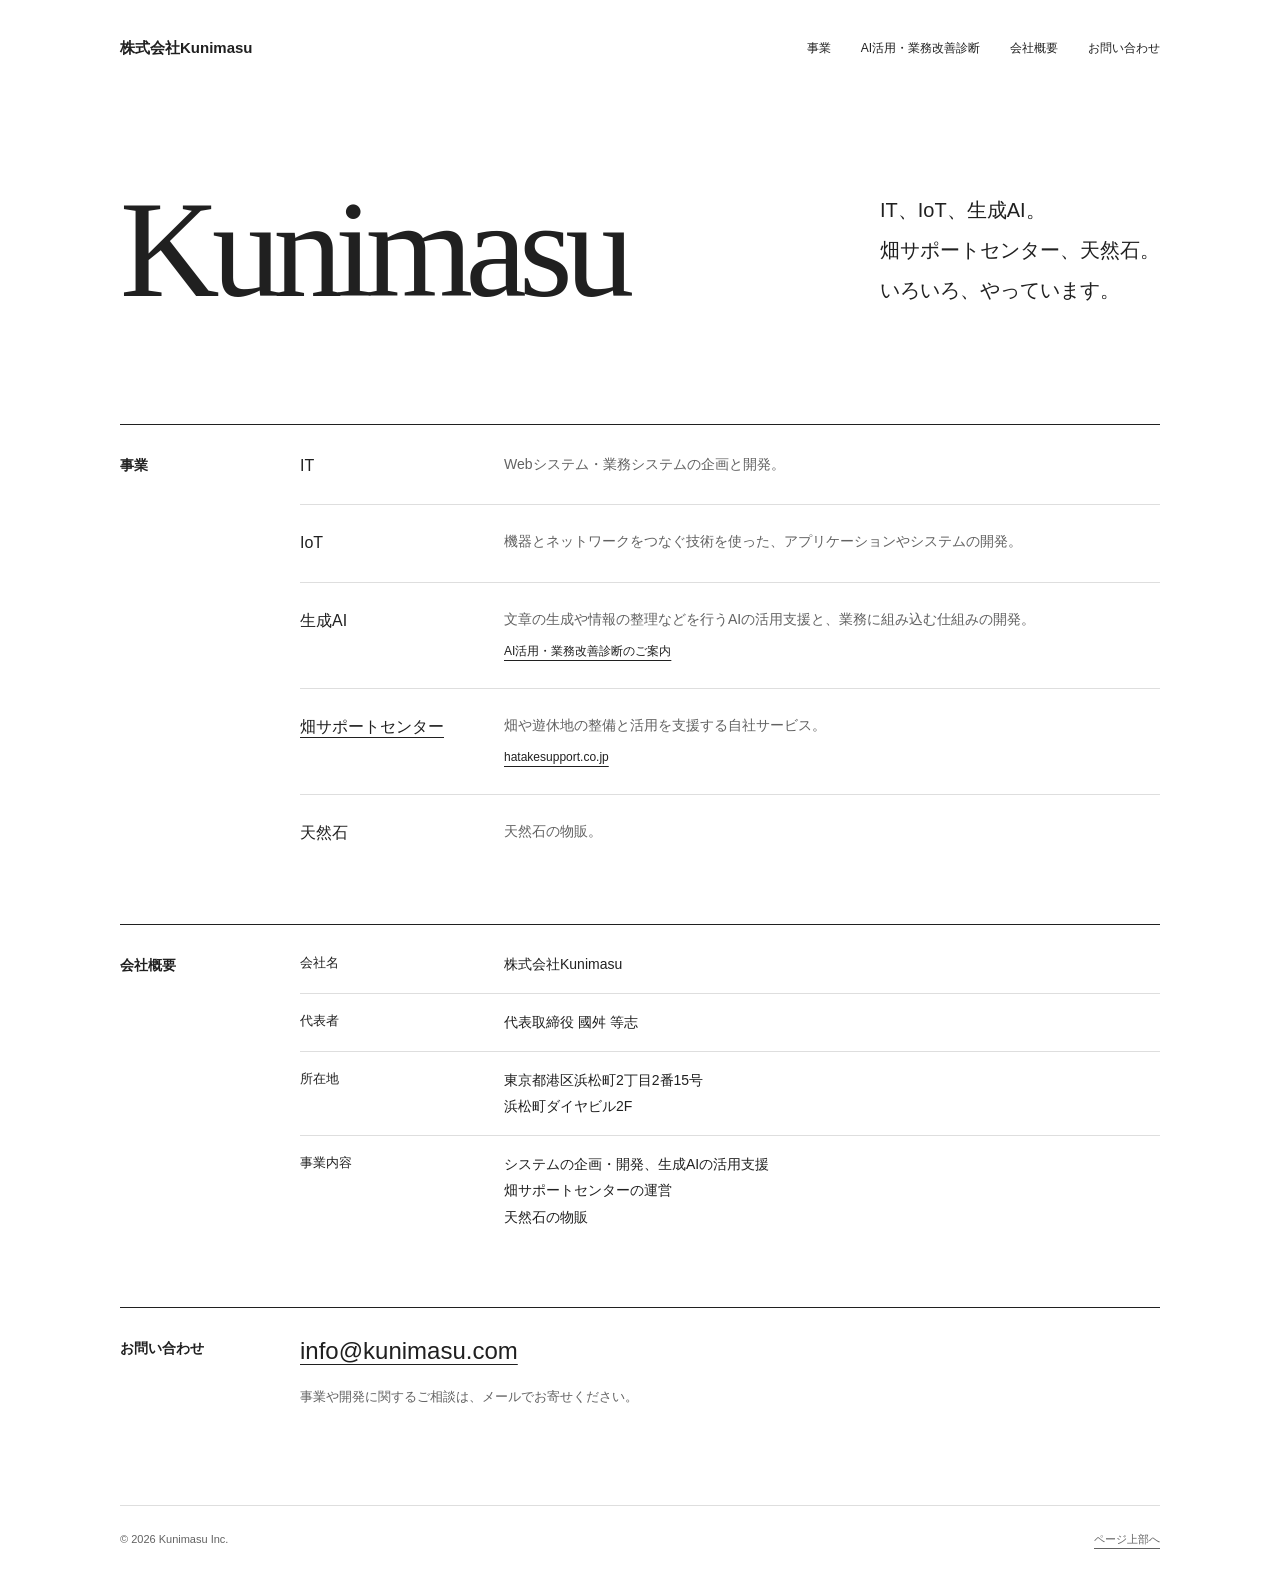
==== index.html @ 6c60172c "Publish monochrome AI business diagnosis service page" ====
<!doctype html>
<html lang="ja">
  <head>
    <meta charset="utf-8">
    <meta name="viewport" content="width=device-width, initial-scale=1">
    <title>株式会社Kunimasu</title>
    <meta name="description" content="IT・IoT・生成AIの開発、畑サポートセンターの運営、天然石の物販。株式会社Kunimasuの事業と会社情報をご紹介します。">
    <meta property="og:title" content="株式会社Kunimasu">
    <meta property="og:description" content="IT、IoT、生成AI。畑サポートセンター、天然石。いろいろ、やっています。">
    <meta property="og:type" content="website">
    <meta property="og:url" content="https://kunimasu.com/">
    <meta name="theme-color" content="#ffffff">
    <link rel="canonical" href="https://kunimasu.com/">
    <link rel="icon" type="image/x-icon" href="favicon.ico">
    <link rel="stylesheet" href="styles.css?v=20261030-1">
  </head>
  <body id="top">
    <a class="skip-link" href="#main">本文へ移動</a>
    <div class="page">
      <header class="site-header">
        <a class="brand" href="#top">株式会社Kunimasu</a>
        <nav aria-label="メインメニュー">
          <a href="#business">事業</a>
          <a href="/ai-diagnosis/">AI活用・業務改善診断</a>
          <a href="#company">会社概要</a>
          <a href="#contact">お問い合わせ</a>
        </nav>
      </header>

      <main id="main">
        <section class="hero" aria-labelledby="hero-title">
          <h1 id="hero-title">Kunimasu</h1>
          <p>IT、IoT、生成AI。<br>畑サポートセンター、天然石。<br>いろいろ、やっています。</p>
        </section>

        <section class="section" id="business" aria-labelledby="business-title">
          <h2 id="business-title">事業</h2>
          <div class="business-list">
            <article class="business-row">
              <h3>IT</h3>
              <p>Webシステム・業務システムの企画と開発。</p>
            </article>
            <article class="business-row">
              <h3>IoT</h3>
              <p>機器とネットワークをつなぐ技術を使った、アプリケーションやシステムの開発。</p>
            </article>
            <article class="business-row">
              <h3>生成AI</h3>
              <div>
                <p>文章の生成や情報の整理などを行うAIの活用支援と、業務に組み込む仕組みの開発。</p>
                <a class="service-url" href="/ai-diagnosis/">AI活用・業務改善診断のご案内</a>
              </div>
            </article>
            <article class="business-row">
              <h3><a href="https://hatakesupport.co.jp/">畑サポートセンター</a></h3>
              <div>
                <p>畑や遊休地の整備と活用を支援する自社サービス。</p>
                <a class="service-url" href="https://hatakesupport.co.jp/">hatakesupport.co.jp</a>
              </div>
            </article>
            <article class="business-row">
              <h3>天然石</h3>
              <p>天然石の物販。</p>
            </article>
          </div>
        </section>

        <section class="section" id="company" aria-labelledby="company-title">
          <h2 id="company-title">会社概要</h2>
          <dl class="company-list">
            <div><dt>会社名</dt><dd>株式会社Kunimasu</dd></div>
            <div><dt>代表者</dt><dd>代表取締役 國舛 等志</dd></div>
            <div><dt>所在地</dt><dd>東京都港区浜松町2丁目2番15号<br>浜松町ダイヤビル2F</dd></div>
            <div><dt>事業内容</dt><dd>システムの企画・開発、生成AIの活用支援<br>畑サポートセンターの運営<br>天然石の物販</dd></div>
          </dl>
        </section>

        <section class="section contact-section" id="contact" aria-labelledby="contact-title">
          <h2 id="contact-title">お問い合わせ</h2>
          <div>
            <a class="contact-email" href="mailto:info@kunimasu.com">info@kunimasu.com</a>
            <p>事業や開発に関するご相談は、メールでお寄せください。</p>
          </div>
        </section>
      </main>

      <footer class="site-footer">
        <small>© 2026 Kunimasu Inc.</small>
        <a href="#top">ページ上部へ</a>
      </footer>
    </div>
  </body>
</html>
---- styles.css ----
@charset "UTF-8";

:root {
  color-scheme: light;
  --ink: #202020;
  --muted: #626262;
  --line: #dedede;
}

* {
  box-sizing: border-box;
}

html {
  scroll-padding-top: 32px;
}

body {
  margin: 0;
  background: #fff;
  color: var(--ink);
  font-family: Arial, "Hiragino Kaku Gothic ProN", "Yu Gothic", Meiryo, sans-serif;
  font-size: 15px;
  line-height: 1.9;
  -webkit-font-smoothing: antialiased;
}

a {
  color: inherit;
  text-underline-offset: 5px;
  text-decoration-thickness: 1px;
}

a:hover {
  text-decoration: underline;
}

a:focus-visible {
  outline: 2px solid currentColor;
  outline-offset: 5px;
}

h1, h2, h3, p {
  margin: 0;
}

.page {
  width: min(1040px, calc(100% - 96px));
  margin-inline: auto;
}

.skip-link {
  position: fixed;
  top: 10px;
  left: 10px;
  z-index: 10;
  padding: 8px 14px;
  background: #fff;
  transform: translateY(-180%);
}

.skip-link:focus {
  transform: none;
}

.site-header {
  display: flex;
  justify-content: space-between;
  align-items: center;
  gap: 24px;
  min-height: 96px;
}

.brand {
  padding-block: 10px;
  font-size: 15px;
  font-weight: 700;
  text-decoration: none;
}

.site-header nav {
  display: flex;
  flex-wrap: wrap;
  gap: 0 30px;
  font-size: 12px;
}

.site-header nav a {
  padding-block: 12px;
  text-decoration: none;
}

.hero {
  display: grid;
  grid-template-columns: 1.1fr 1fr;
  align-items: center;
  gap: 64px;
  padding-block: 85px 105px;
}

.hero h1 {
  font-family: "Times New Roman", Times, serif;
  font-size: clamp(76px, 11.4vw, 138px);
  font-weight: 400;
  line-height: 1;
  letter-spacing: -.055em;
}

.hero p {
  justify-self: end;
  font-size: 20px;
  line-height: 2;
}

.section {
  display: grid;
  grid-template-columns: 140px minmax(0, 1fr);
  gap: 40px;
  padding-top: 26px;
  border-top: 1px solid var(--ink);
}

.section + .section {
  margin-top: 76px;
}

.section h2 {
  font-size: 14px;
  font-weight: 700;
  line-height: 2;
}

.business-row {
  display: grid;
  grid-template-columns: 180px minmax(0, 1fr);
  gap: 24px;
  padding-block: 23px;
  border-bottom: 1px solid var(--line);
}

.business-row:first-child {
  padding-top: 0;
}

.business-row:last-child {
  border-bottom: 0;
  padding-bottom: 0;
}

.business-row h3 {
  font-size: 16px;
  font-weight: 500;
  line-height: 1.9;
}

.business-row p {
  color: var(--muted);
  font-size: 14px;
  line-height: 1.9;
}

.service-url {
  display: inline-block;
  margin-top: 8px;
  font-size: 12px;
}

.company-list {
  margin: 0;
}

.company-list > div {
  display: grid;
  grid-template-columns: 180px minmax(0, 1fr);
  gap: 24px;
  padding-block: 15px;
  border-bottom: 1px solid var(--line);
}

.company-list > div:first-child {
  padding-top: 0;
}

.company-list > div:last-child {
  padding-bottom: 0;
  border-bottom: 0;
}

.company-list dt {
  font-size: 13px;
}

.company-list dd {
  margin: 0;
  font-size: 14px;
  overflow-wrap: anywhere;
}

.contact-email {
  display: inline-block;
  font-size: 24px;
  line-height: 1.4;
}

.contact-section p {
  margin-top: 17px;
  color: var(--muted);
  font-size: 13px;
}

.site-footer {
  display: flex;
  justify-content: space-between;
  align-items: center;
  gap: 20px;
  margin-top: 95px;
  padding-block: 23px;
  border-top: 1px solid var(--line);
  color: var(--muted);
  font-size: 11px;
}

.site-footer small {
  font-size: inherit;
}

@media (max-width: 800px) {
  .page {
    width: calc(100% - 56px);
  }

  .hero {
    grid-template-columns: 1fr;
    gap: 30px;
    padding-block: 58px 70px;
  }

  .hero h1 {
    font-size: clamp(48px, 17.5vw, 108px);
  }

  .hero p {
    justify-self: start;
    font-size: 17px;
  }

  .section {
    grid-template-columns: 1fr;
    gap: 27px;
    padding-top: 20px;
  }

  .business-row,
  .company-list > div {
    grid-template-columns: 160px minmax(0, 1fr);
  }
}

@media (max-width: 480px) {
  .page {
    width: calc(100% - 40px);
  }

  .site-header {
    flex-wrap: wrap;
    justify-content: flex-start;
    gap: 0;
    padding-top: 14px;
  }

  .brand {
    flex-basis: 100%;
    font-size: 14px;
  }

  .site-header nav {
    gap: 0 26px;
    font-size: 12px;
  }

  .hero {
    padding-block: 44px 55px;
    gap: 27px;
  }

  .hero p {
    font-size: 16px;
  }

  .section + .section {
    margin-top: 55px;
  }

  .business-row {
    grid-template-columns: 1fr;
    gap: 6px;
    padding-block: 19px;
  }

  .business-row h3 {
    font-size: 16px;
  }

  .business-row p,
  .company-list dd {
    font-size: 13px;
  }

  .company-list > div {
    grid-template-columns: 66px minmax(0, 1fr);
    gap: 19px;
    padding-block: 16px;
  }

  .company-list dt {
    font-size: 12px;
  }

  .contact-email {
    font-size: 23px;
  }

  .contact-section p {
    font-size: 12px;
  }

  .site-footer {
    margin-top: 64px;
    font-size: 10px;
  }
}
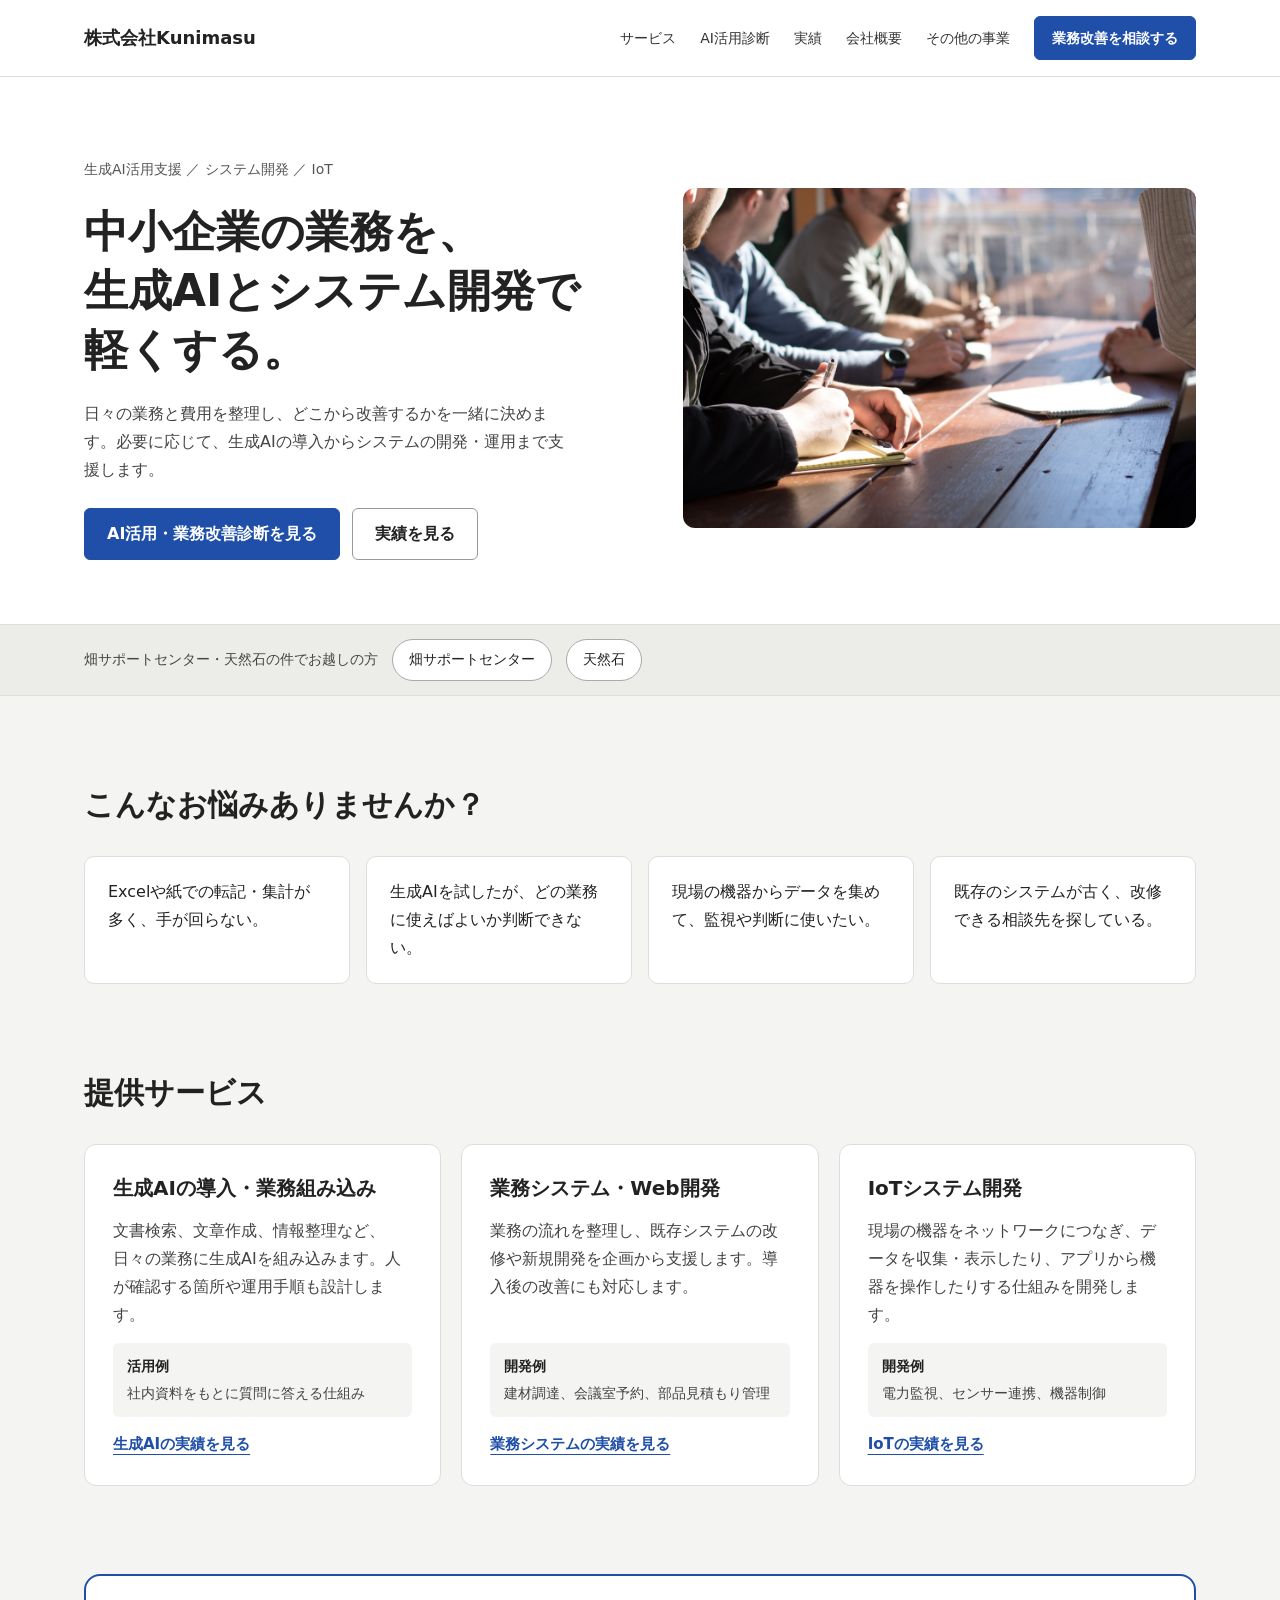
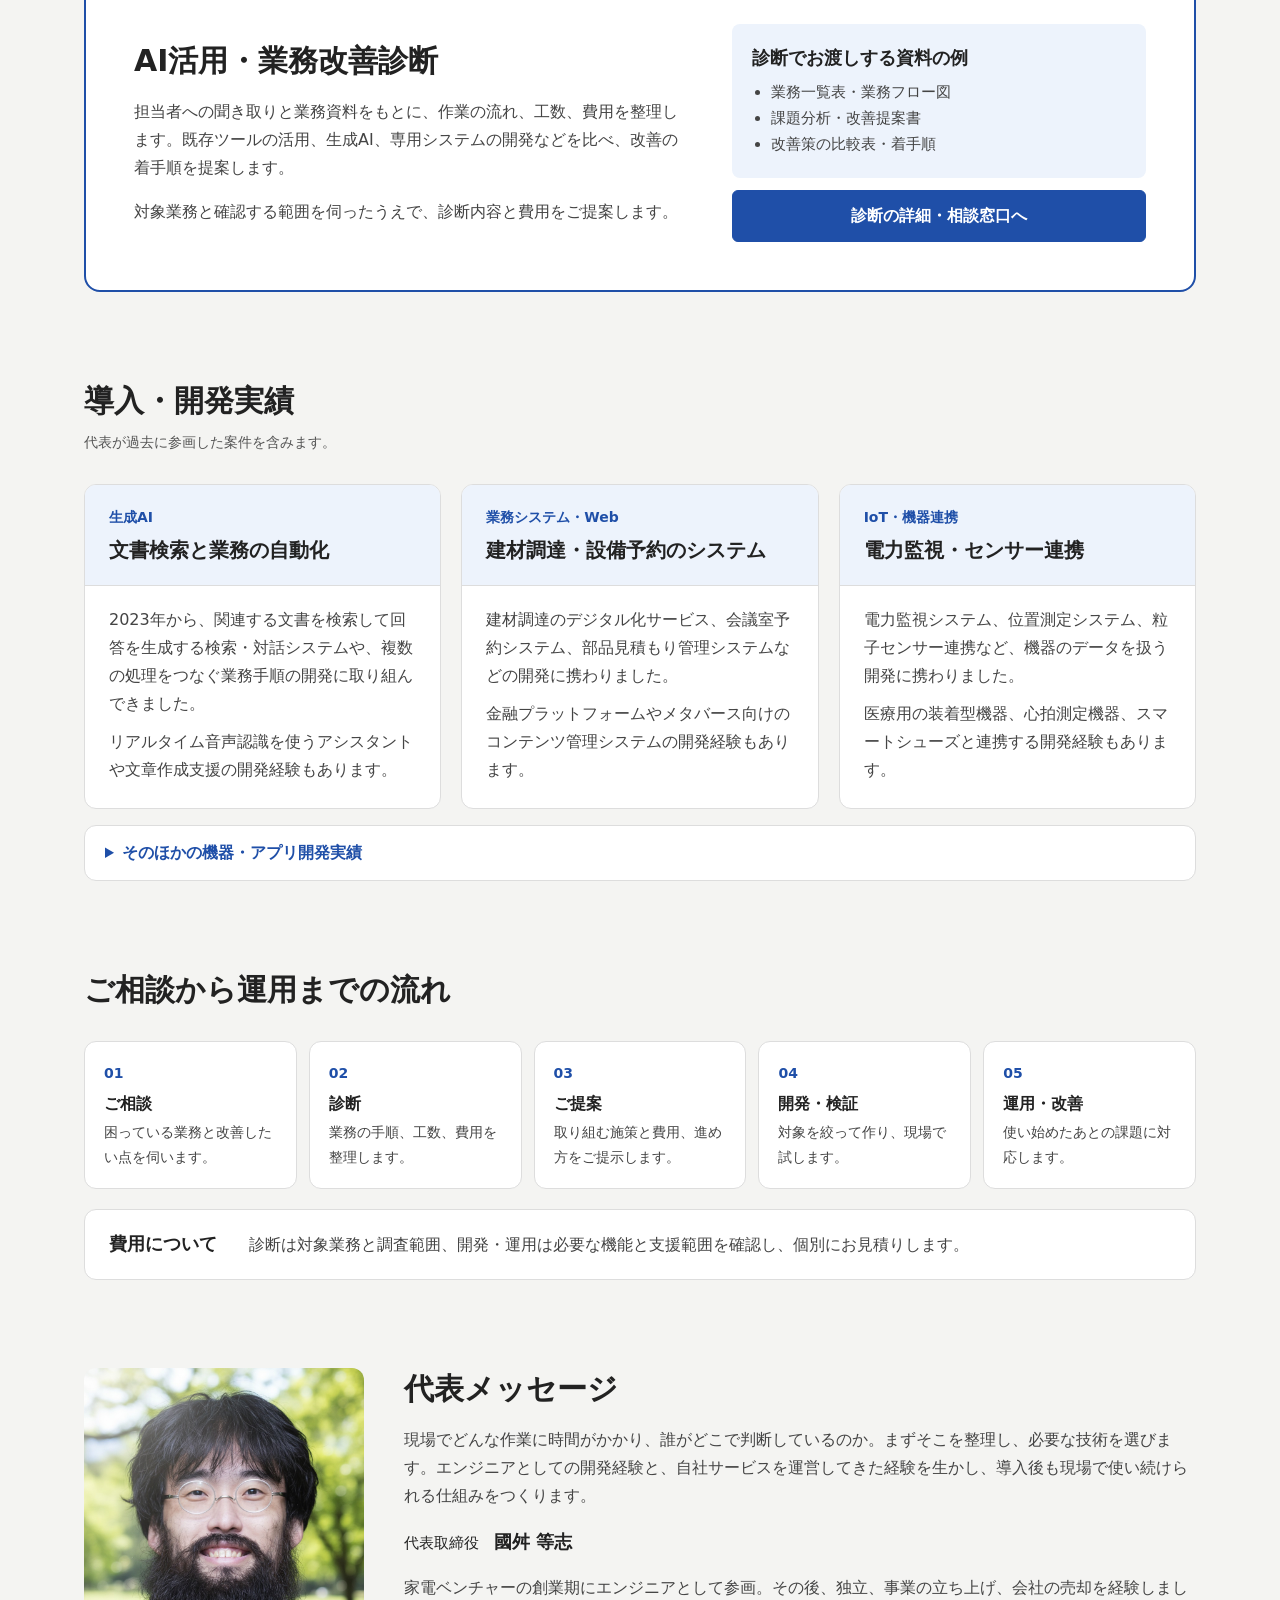
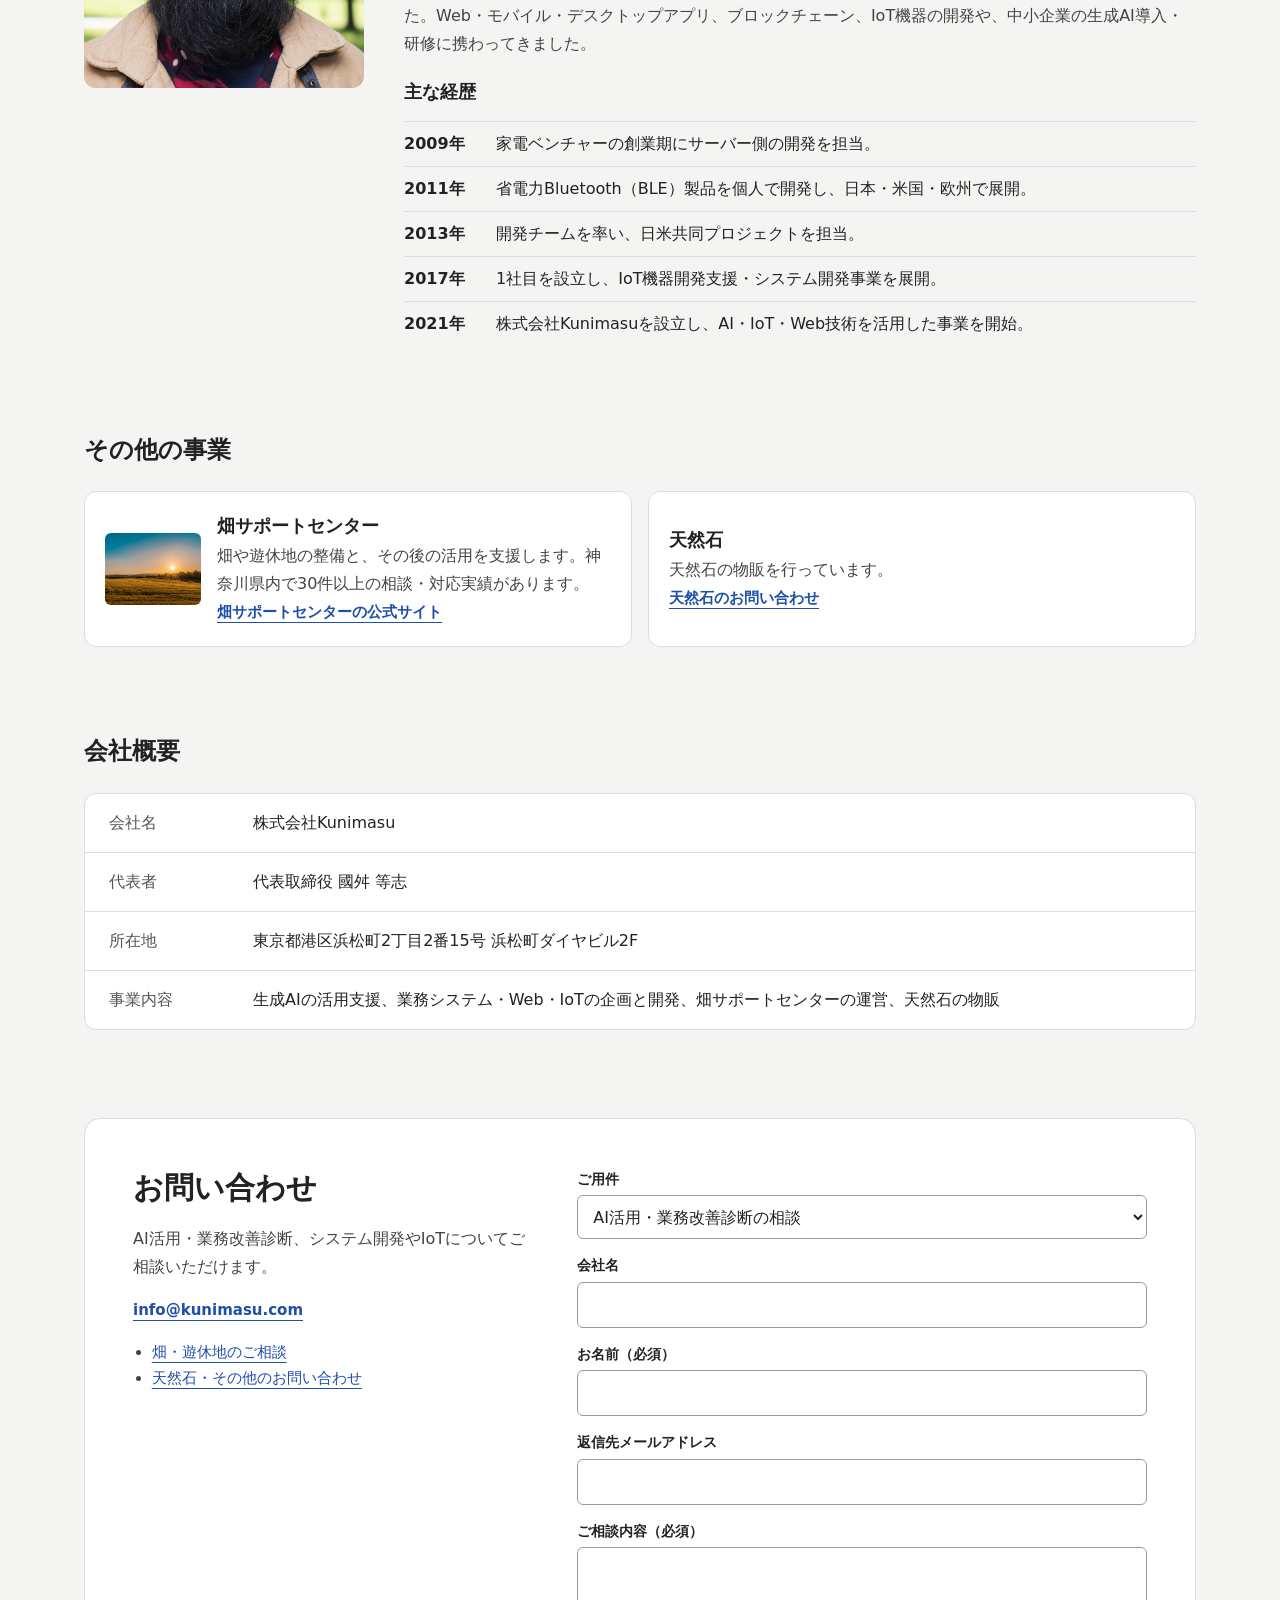
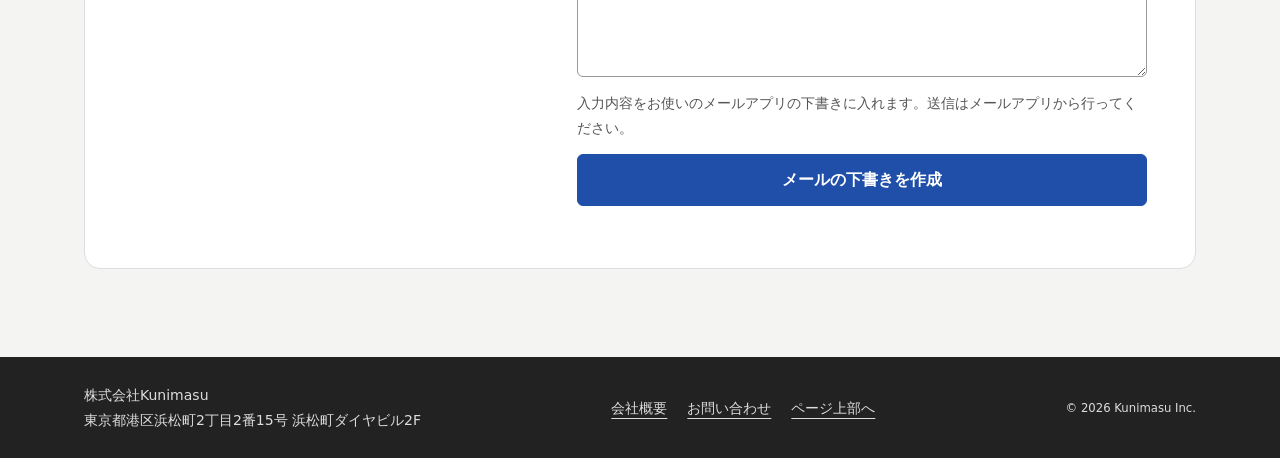
==== commit 9f2386de: "Redesign Kunimasu corporate homepage" ====
--- a/index.html
+++ b/index.html
@@ -3,91 +3,283 @@
   <head>
     <meta charset="utf-8">
     <meta name="viewport" content="width=device-width, initial-scale=1">
-    <title>株式会社Kunimasu</title>
-    <meta name="description" content="IT・IoT・生成AIの開発、畑サポートセンターの運営、天然石の物販。株式会社Kunimasuの事業と会社情報をご紹介します。">
-    <meta property="og:title" content="株式会社Kunimasu">
-    <meta property="og:description" content="IT、IoT、生成AI。畑サポートセンター、天然石。いろいろ、やっています。">
+    <title>株式会社Kunimasu｜生成AI活用支援・業務システム・IoT開発</title>
+    <meta name="description" content="株式会社Kunimasuは、中小企業の業務改善を支援します。業務の整理から、生成AIの導入、業務システム・IoTの開発と運用までご相談いただけます。">
+    <meta property="og:title" content="株式会社Kunimasu｜生成AI活用支援・業務システム・IoT開発">
+    <meta property="og:description" content="中小企業の業務を、生成AIとシステム開発で軽くする。業務の整理から開発と運用まで支援します。">
     <meta property="og:type" content="website">
     <meta property="og:url" content="https://kunimasu.com/">
     <meta name="theme-color" content="#ffffff">
     <link rel="canonical" href="https://kunimasu.com/">
     <link rel="icon" type="image/x-icon" href="favicon.ico">
-    <link rel="stylesheet" href="styles.css?v=20261030-1">
+    <link rel="stylesheet" href="styles.css?v=20261112-1">
+    <link rel="stylesheet" href="home.css">
+    <script src="home-contact.js" defer></script>
   </head>
-  <body id="top">
+  <body class="home-page" id="top">
     <a class="skip-link" href="#main">本文へ移動</a>
-    <div class="page">
-      <header class="site-header">
-        <a class="brand" href="#top">株式会社Kunimasu</a>
-        <nav aria-label="メインメニュー">
-          <a href="#business">事業</a>
-          <a href="/ai-diagnosis/">AI活用・業務改善診断</a>
+    <header class="home-header">
+      <div class="home-shell home-header-inner">
+        <a class="home-brand" href="#top">株式会社Kunimasu</a>
+        <nav class="home-nav" aria-label="メインメニュー">
+          <a href="#service">サービス</a>
+          <a href="#diagnosis">AI活用診断</a>
+          <a href="#works">実績</a>
           <a href="#company">会社概要</a>
-          <a href="#contact">お問い合わせ</a>
+          <a href="#other">その他の事業</a>
         </nav>
-      </header>
-
-      <main id="main">
-        <section class="hero" aria-labelledby="hero-title">
-          <h1 id="hero-title">Kunimasu</h1>
-          <p>IT、IoT、生成AI。<br>畑サポートセンター、天然石。<br>いろいろ、やっています。</p>
-        </section>
-
-        <section class="section" id="business" aria-labelledby="business-title">
-          <h2 id="business-title">事業</h2>
-          <div class="business-list">
-            <article class="business-row">
-              <h3>IT</h3>
-              <p>Webシステム・業務システムの企画と開発。</p>
-            </article>
-            <article class="business-row">
-              <h3>IoT</h3>
-              <p>機器とネットワークをつなぐ技術を使った、アプリケーションやシステムの開発。</p>
-            </article>
-            <article class="business-row">
-              <h3>生成AI</h3>
-              <div>
-                <p>文章の生成や情報の整理などを行うAIの活用支援と、業務に組み込む仕組みの開発。</p>
-                <a class="service-url" href="/ai-diagnosis/">AI活用・業務改善診断のご案内</a>
-              </div>
-            </article>
-            <article class="business-row">
-              <h3><a href="https://hatakesupport.co.jp/">畑サポートセンター</a></h3>
-              <div>
-                <p>畑や遊休地の整備と活用を支援する自社サービス。</p>
-                <a class="service-url" href="https://hatakesupport.co.jp/">hatakesupport.co.jp</a>
-              </div>
-            </article>
-            <article class="business-row">
+        <a class="home-button home-button-small" href="#contact">業務改善を相談する</a>
+      </div>
+    </header>
+
+    <main id="main" tabindex="-1">
+      <section class="home-hero" aria-labelledby="hero-title">
+        <div class="home-shell home-hero-inner">
+          <div class="home-hero-copy">
+            <p class="home-eyebrow">生成AI活用支援 ／ システム開発 ／ IoT</p>
+            <h1 id="hero-title">
+              <span>中小企業の業務を、</span>
+              <span>生成AIとシステム開発で</span>
+              <span>軽くする。</span>
+            </h1>
+            <p>日々の業務と費用を整理し、どこから改善するかを一緒に決めます。必要に応じて、生成AIの導入からシステムの開発・運用まで支援します。</p>
+            <div class="home-actions">
+              <a class="home-button" href="#diagnosis">AI活用・業務改善診断を見る</a>
+              <a class="home-button home-button-secondary" href="#works">実績を見る</a>
+            </div>
+          </div>
+          <img class="home-hero-image" src="assets/business-development-meeting.jpg" width="1200" height="800" alt="" fetchpriority="high">
+        </div>
+      </section>
+
+      <nav class="home-business-bar" aria-label="畑サポートセンター・天然石の窓口">
+        <div class="home-shell home-business-bar-inner">
+          <p>畑サポートセンター・天然石の件でお越しの方</p>
+          <a class="home-pill" href="https://hatakesupport.co.jp/">畑サポートセンター</a>
+          <a class="home-pill" href="#stone">天然石</a>
+        </div>
+      </nav>
+
+      <section class="home-shell home-section" aria-labelledby="concerns-title">
+        <h2 id="concerns-title">こんなお悩みありませんか？</h2>
+        <ul class="home-grid home-concerns" role="list">
+          <li>Excelや紙での転記・集計が多く、手が回らない。</li>
+          <li>生成AIを試したが、どの業務に使えばよいか判断できない。</li>
+          <li>現場の機器からデータを集めて、監視や判断に使いたい。</li>
+          <li>既存のシステムが古く、改修できる相談先を探している。</li>
+        </ul>
+      </section>
+
+      <section class="home-shell home-section" id="business" aria-labelledby="service">
+        <h2 id="service">提供サービス</h2>
+        <div class="home-grid home-grid-three">
+          <article class="home-card home-service">
+            <h3>生成AIの導入・業務組み込み</h3>
+            <p>文書検索、文章作成、情報整理など、日々の業務に生成AIを組み込みます。人が確認する箇所や運用手順も設計します。</p>
+            <p class="home-example"><strong>活用例</strong> 社内資料をもとに質問に答える仕組み</p>
+            <a class="home-text-link" href="#work-ai">生成AIの実績を見る</a>
+          </article>
+          <article class="home-card home-service">
+            <h3>業務システム・Web開発</h3>
+            <p>業務の流れを整理し、既存システムの改修や新規開発を企画から支援します。導入後の改善にも対応します。</p>
+            <p class="home-example"><strong>開発例</strong> 建材調達、会議室予約、部品見積もり管理</p>
+            <a class="home-text-link" href="#work-web">業務システムの実績を見る</a>
+          </article>
+          <article class="home-card home-service">
+            <h3>IoTシステム開発</h3>
+            <p>現場の機器をネットワークにつなぎ、データを収集・表示したり、アプリから機器を操作したりする仕組みを開発します。</p>
+            <p class="home-example"><strong>開発例</strong> 電力監視、センサー連携、機器制御</p>
+            <a class="home-text-link" href="#work-iot">IoTの実績を見る</a>
+          </article>
+        </div>
+      </section>
+
+      <section class="home-shell home-section" id="diagnosis" aria-labelledby="diagnosis-title">
+        <div class="home-panel home-diagnosis">
+          <div class="home-panel-copy">
+            <h2 id="diagnosis-title">AI活用・業務改善診断</h2>
+            <p>担当者への聞き取りと業務資料をもとに、作業の流れ、工数、費用を整理します。既存ツールの活用、生成AI、専用システムの開発などを比べ、改善の着手順を提案します。</p>
+            <p>対象業務と確認する範囲を伺ったうえで、診断内容と費用をご提案します。</p>
+          </div>
+          <div class="home-diagnosis-aside">
+            <div class="home-diagnosis-output">
+              <h3>診断でお渡しする資料の例</h3>
+              <ul>
+                <li>業務一覧表・業務フロー図</li>
+                <li>課題分析・改善提案書</li>
+                <li>改善策の比較表・着手順</li>
+              </ul>
+            </div>
+            <a class="home-button" href="ai-diagnosis/">診断の詳細・相談窓口へ</a>
+          </div>
+        </div>
+      </section>
+
+      <section class="home-shell home-section" id="works" aria-labelledby="works-title">
+        <div class="home-section-heading">
+          <h2 id="works-title">導入・開発実績</h2>
+          <p>代表が過去に参画した案件を含みます。</p>
+        </div>
+        <div class="home-grid home-grid-three">
+          <article class="home-card home-case" id="work-ai">
+            <div class="home-case-heading">
+              <p>生成AI</p>
+              <h3>文書検索と業務の自動化</h3>
+            </div>
+            <div class="home-case-content">
+              <p>2023年から、関連する文書を検索して回答を生成する検索・対話システムや、複数の処理をつなぐ業務手順の開発に取り組んできました。</p>
+              <p>リアルタイム音声認識を使うアシスタントや文章作成支援の開発経験もあります。</p>
+            </div>
+          </article>
+          <article class="home-card home-case" id="work-web">
+            <div class="home-case-heading">
+              <p>業務システム・Web</p>
+              <h3>建材調達・設備予約のシステム</h3>
+            </div>
+            <div class="home-case-content">
+              <p>建材調達のデジタル化サービス、会議室予約システム、部品見積もり管理システムなどの開発に携わりました。</p>
+              <p>金融プラットフォームやメタバース向けのコンテンツ管理システムの開発経験もあります。</p>
+            </div>
+          </article>
+          <article class="home-card home-case" id="work-iot">
+            <div class="home-case-heading">
+              <p>IoT・機器連携</p>
+              <h3>電力監視・センサー連携</h3>
+            </div>
+            <div class="home-case-content">
+              <p>電力監視システム、位置測定システム、粒子センサー連携など、機器のデータを扱う開発に携わりました。</p>
+              <p>医療用の装着型機器、心拍測定機器、スマートシューズと連携する開発経験もあります。</p>
+            </div>
+          </article>
+        </div>
+        <details class="home-card home-more">
+          <summary>そのほかの機器・アプリ開発実績</summary>
+          <ul>
+            <li>省電力Bluetooth（BLE）機器と連携するアプリ</li>
+            <li>エントランスの解錠システム</li>
+            <li>エアコン制御アプリ</li>
+            <li>香り噴霧装置</li>
+          </ul>
+        </details>
+      </section>
+
+      <section class="home-shell home-section" aria-labelledby="process-title">
+        <h2 id="process-title">ご相談から運用までの流れ</h2>
+        <ol class="home-grid home-steps" role="list">
+          <li class="home-card"><h3>ご相談</h3><p>困っている業務と改善したい点を伺います。</p></li>
+          <li class="home-card"><h3>診断</h3><p>業務の手順、工数、費用を整理します。</p></li>
+          <li class="home-card"><h3>ご提案</h3><p>取り組む施策と費用、進め方をご提示します。</p></li>
+          <li class="home-card"><h3>開発・検証</h3><p>対象を絞って作り、現場で試します。</p></li>
+          <li class="home-card"><h3>運用・改善</h3><p>使い始めたあとの課題に対応します。</p></li>
+        </ol>
+        <div class="home-card home-estimate">
+          <h3>費用について</h3>
+          <p>診断は対象業務と調査範囲、開発・運用は必要な機能と支援範囲を確認し、個別にお見積りします。</p>
+        </div>
+      </section>
+
+      <section class="home-shell home-section home-profile" aria-labelledby="profile-title">
+        <img class="home-profile-image" src="assets/representative-kunimasu.png" width="1024" height="1024" alt="代表取締役 國舛 等志" loading="lazy" decoding="async">
+        <div class="home-profile-copy">
+          <h2 id="profile-title">代表メッセージ</h2>
+          <p>現場でどんな作業に時間がかかり、誰がどこで判断しているのか。まずそこを整理し、必要な技術を選びます。エンジニアとしての開発経験と、自社サービスを運営してきた経験を生かし、導入後も現場で使い続けられる仕組みをつくります。</p>
+          <p class="home-profile-name">代表取締役　<strong>國舛 等志</strong></p>
+          <p>家電ベンチャーの創業期にエンジニアとして参画。その後、独立、事業の立ち上げ、会社の売却を経験しました。Web・モバイル・デスクトップアプリ、ブロックチェーン、IoT機器の開発や、中小企業の生成AI導入・研修に携わってきました。</p>
+          <h3>主な経歴</h3>
+          <dl class="home-career">
+            <div><dt>2009年</dt><dd>家電ベンチャーの創業期にサーバー側の開発を担当。</dd></div>
+            <div><dt>2011年</dt><dd>省電力Bluetooth（BLE）製品を個人で開発し、日本・米国・欧州で展開。</dd></div>
+            <div><dt>2013年</dt><dd>開発チームを率い、日米共同プロジェクトを担当。</dd></div>
+            <div><dt>2017年</dt><dd>1社目を設立し、IoT機器開発支援・システム開発事業を展開。</dd></div>
+            <div><dt>2021年</dt><dd>株式会社Kunimasuを設立し、AI・IoT・Web技術を活用した事業を開始。</dd></div>
+          </dl>
+        </div>
+      </section>
+
+      <section class="home-shell home-section" id="other" aria-labelledby="other-title">
+        <h2 class="home-small-title" id="other-title">その他の事業</h2>
+        <div class="home-grid home-grid-two">
+          <article class="home-card home-other home-other-with-image">
+            <img src="assets/field-land-use.jpg" width="1800" height="1013" alt="" loading="lazy" decoding="async">
+            <div>
+              <h3>畑サポートセンター</h3>
+              <p>畑や遊休地の整備と、その後の活用を支援します。神奈川県内で30件以上の相談・対応実績があります。</p>
+              <a class="home-text-link" href="https://hatakesupport.co.jp/">畑サポートセンターの公式サイト</a>
+            </div>
+          </article>
+          <article class="home-card home-other" id="stone">
+            <div>
               <h3>天然石</h3>
-              <p>天然石の物販。</p>
-            </article>
-          </div>
-        </section>
-
-        <section class="section" id="company" aria-labelledby="company-title">
-          <h2 id="company-title">会社概要</h2>
-          <dl class="company-list">
-            <div><dt>会社名</dt><dd>株式会社Kunimasu</dd></div>
-            <div><dt>代表者</dt><dd>代表取締役 國舛 等志</dd></div>
-            <div><dt>所在地</dt><dd>東京都港区浜松町2丁目2番15号<br>浜松町ダイヤビル2F</dd></div>
-            <div><dt>事業内容</dt><dd>システムの企画・開発、生成AIの活用支援<br>畑サポートセンターの運営<br>天然石の物販</dd></div>
-          </dl>
-        </section>
-
-        <section class="section contact-section" id="contact" aria-labelledby="contact-title">
-          <h2 id="contact-title">お問い合わせ</h2>
-          <div>
-            <a class="contact-email" href="mailto:info@kunimasu.com">info@kunimasu.com</a>
-            <p>事業や開発に関するご相談は、メールでお寄せください。</p>
-          </div>
-        </section>
-      </main>
-
-      <footer class="site-footer">
+              <p>天然石の物販を行っています。</p>
+              <a class="home-text-link" href="contact/">天然石のお問い合わせ</a>
+            </div>
+          </article>
+        </div>
+      </section>
+
+      <section class="home-shell home-section" id="company" aria-labelledby="company-title">
+        <h2 class="home-small-title" id="company-title">会社概要</h2>
+        <dl class="home-card home-company">
+          <div><dt>会社名</dt><dd>株式会社Kunimasu</dd></div>
+          <div><dt>代表者</dt><dd>代表取締役 國舛 等志</dd></div>
+          <div><dt>所在地</dt><dd>東京都港区浜松町2丁目2番15号 浜松町ダイヤビル2F</dd></div>
+          <div><dt>事業内容</dt><dd>生成AIの活用支援、業務システム・Web・IoTの企画と開発、畑サポートセンターの運営、天然石の物販</dd></div>
+        </dl>
+      </section>
+
+      <section class="home-shell home-section home-contact" id="contact" aria-labelledby="contact-title">
+        <div class="home-panel home-contact-panel">
+          <div class="home-panel-copy">
+            <h2 id="contact-title">お問い合わせ</h2>
+            <p>AI活用・業務改善診断、システム開発やIoTについてご相談いただけます。</p>
+            <a class="home-text-link home-email" href="mailto:info@kunimasu.com">info@kunimasu.com</a>
+            <ul class="home-contact-routes">
+              <li><a href="https://hatakesupport.co.jp/">畑・遊休地のご相談</a></li>
+              <li><a href="contact/">天然石・その他のお問い合わせ</a></li>
+            </ul>
+          </div>
+          <form class="home-contact-form" id="contact-form" action="mailto:info@kunimasu.com" hidden>
+            <label>ご用件
+              <select name="topic">
+                <option>AI活用・業務改善診断の相談</option>
+                <option>業務システム・Web開発の相談</option>
+                <option>IoTシステム開発の相談</option>
+                <option>その他のお問い合わせ</option>
+              </select>
+            </label>
+            <label>会社名
+              <input name="organization" autocomplete="organization" maxlength="100">
+            </label>
+            <label>お名前（必須）
+              <input name="name" autocomplete="name" maxlength="100" required>
+            </label>
+            <label>返信先メールアドレス
+              <input name="email" type="email" autocomplete="email" maxlength="254">
+            </label>
+            <label>ご相談内容（必須）
+              <textarea name="message" rows="4" maxlength="800" required></textarea>
+            </label>
+            <p class="home-form-note" id="contact-note">入力内容をお使いのメールアプリの下書きに入れます。送信はメールアプリから行ってください。</p>
+            <button class="home-button" type="submit" aria-describedby="contact-note">メールの下書きを作成</button>
+            <p class="home-form-note" id="contact-status" role="status"></p>
+          </form>
+        </div>
+      </section>
+    </main>
+
+    <footer class="home-footer">
+      <div class="home-shell home-footer-inner">
+        <div>
+          <p>株式会社Kunimasu</p>
+          <p>東京都港区浜松町2丁目2番15号 浜松町ダイヤビル2F</p>
+        </div>
+        <nav aria-label="フッターメニュー">
+          <a href="company/">会社概要</a>
+          <a href="contact/">お問い合わせ</a>
+          <a href="#top">ページ上部へ</a>
+        </nav>
         <small>© 2026 Kunimasu Inc.</small>
-        <a href="#top">ページ上部へ</a>
-      </footer>
-    </div>
+      </div>
+    </footer>
   </body>
 </html>
--- a/home.css
+++ b/home.css
@@ -0,0 +1,760 @@
+.home-page {
+  --home-white: #fff;
+  --home-background: #f4f4f2;
+  --home-strip: #ecece8;
+  --home-ink: #222;
+  --home-copy: #444;
+  --home-muted: #555;
+  --home-line: #ddd;
+  --home-accent: #1f4fa8;
+  --home-accent-hover: #163a7d;
+  --home-accent-tint: #edf3fc;
+  --home-width: 1160px;
+  --home-gutter: 24px;
+  --home-section-gap: 88px;
+
+  background: var(--home-background);
+  color: var(--home-ink);
+  font-family: "Noto Sans JP", system-ui, "Yu Gothic", Meiryo, sans-serif;
+  font-size: 1rem;
+  line-height: 1.75;
+}
+
+.home-page :focus-visible {
+  outline: 2px solid var(--home-accent);
+  outline-offset: 4px;
+}
+
+.home-page h2 {
+  font-size: clamp(1.5rem, 2.5vw, 1.875rem);
+  line-height: 1.4;
+}
+
+.home-page h3 {
+  font-size: 1.125rem;
+  line-height: 1.5;
+}
+
+.home-shell {
+  width: 100%;
+  max-width: var(--home-width);
+  margin-inline: auto;
+  padding-inline: var(--home-gutter);
+}
+
+.home-header {
+  background: var(--home-white);
+  border-bottom: 1px solid var(--home-line);
+}
+
+.home-header-inner {
+  display: grid;
+  grid-template-columns: auto minmax(0, 1fr) auto;
+  align-items: center;
+  gap: 24px;
+  padding-block: 16px;
+}
+
+.home-brand {
+  font-size: 1.125rem;
+  font-weight: 700;
+  text-decoration: none;
+}
+
+.home-nav {
+  display: flex;
+  flex-wrap: wrap;
+  justify-content: flex-end;
+  gap: 4px 24px;
+}
+
+.home-nav a {
+  display: flex;
+  align-items: center;
+  min-height: 44px;
+  color: #333;
+  font-size: 0.875rem;
+  text-decoration: none;
+}
+
+.home-nav a:hover,
+.home-brand:hover {
+  color: var(--home-accent);
+  text-decoration: underline;
+}
+
+.home-button {
+  display: inline-flex;
+  align-items: center;
+  justify-content: center;
+  border: 1px solid var(--home-accent);
+  border-radius: 6px;
+  padding: 13px 22px;
+  background: var(--home-accent);
+  color: var(--home-white);
+  font: inherit;
+  font-weight: 700;
+  line-height: 1.5;
+  text-align: center;
+  text-decoration: none;
+  cursor: pointer;
+}
+
+.home-button:hover {
+  border-color: var(--home-accent-hover);
+  background: var(--home-accent-hover);
+  text-decoration: none;
+}
+
+.home-button-small {
+  min-height: 44px;
+  padding: 10px 17px;
+  font-size: 0.875rem;
+}
+
+.home-button-secondary {
+  border-color: #999;
+  background: var(--home-white);
+  color: var(--home-ink);
+}
+
+.home-button-secondary:hover {
+  border-color: var(--home-accent);
+  background: var(--home-accent-tint);
+  color: var(--home-accent-hover);
+}
+
+.home-hero {
+  background: var(--home-white);
+}
+
+.home-hero-inner {
+  display: grid;
+  grid-template-columns: minmax(0, 1fr) minmax(0, 0.93fr);
+  align-items: center;
+  gap: 48px;
+  padding-block: 80px 64px;
+}
+
+.home-hero-copy,
+.home-panel-copy,
+.home-profile-copy {
+  display: grid;
+  gap: 16px;
+}
+
+.home-hero-copy {
+  gap: 20px;
+}
+
+.home-hero h1 {
+  font-size: clamp(1.875rem, 3.5vw, 2.75rem);
+  font-weight: 700;
+  line-height: 1.35;
+}
+
+.home-hero h1 span {
+  display: block;
+}
+
+.home-hero p,
+.home-panel-copy p,
+.home-profile-copy p {
+  color: var(--home-copy);
+}
+
+.home-hero p:not(.home-eyebrow) {
+  max-width: 30em;
+}
+
+.home-hero .home-eyebrow {
+  color: var(--home-muted);
+  font-size: 0.875rem;
+  font-weight: 500;
+}
+
+.home-actions {
+  display: flex;
+  flex-wrap: wrap;
+  gap: 12px;
+  margin-top: 4px;
+}
+
+.home-hero-image {
+  display: block;
+  width: 100%;
+  height: 340px;
+  border-radius: 12px;
+  object-fit: cover;
+}
+
+.home-business-bar {
+  background: var(--home-strip);
+  border-block: 1px solid var(--home-line);
+}
+
+.home-business-bar-inner {
+  display: flex;
+  flex-wrap: wrap;
+  align-items: center;
+  gap: 8px 14px;
+  padding-block: 14px;
+  color: var(--home-copy);
+  font-size: 0.875rem;
+}
+
+.home-pill {
+  display: inline-flex;
+  align-items: center;
+  min-height: 42px;
+  border: 1px solid #aaa;
+  border-radius: 999px;
+  padding: 6px 16px;
+  background: var(--home-white);
+  color: var(--home-ink);
+  text-decoration: none;
+}
+
+.home-pill:hover {
+  border-color: var(--home-accent);
+  color: var(--home-accent);
+}
+
+.home-section {
+  padding-top: var(--home-section-gap);
+}
+
+.home-section > h2,
+.home-section-heading {
+  margin-bottom: 30px;
+}
+
+.home-section-heading > p {
+  margin-top: 8px;
+  color: var(--home-muted);
+  font-size: 0.875rem;
+}
+
+.home-section > .home-small-title {
+  margin-bottom: 24px;
+  font-size: 1.5rem;
+}
+
+.home-grid {
+  display: grid;
+  gap: 20px;
+}
+
+.home-grid-three {
+  grid-template-columns: repeat(3, minmax(0, 1fr));
+}
+
+.home-grid-two {
+  grid-template-columns: repeat(2, minmax(0, 1fr));
+  gap: 16px;
+}
+
+.home-card,
+.home-concerns li {
+  border: 1px solid var(--home-line);
+  border-radius: 12px;
+  background: var(--home-white);
+}
+
+.home-concerns {
+  grid-template-columns: repeat(4, minmax(0, 1fr));
+  gap: 16px;
+  margin: 0;
+  padding: 0;
+  list-style: none;
+}
+
+.home-concerns li {
+  padding: 21px 23px;
+  border-radius: 10px;
+}
+
+.home-service {
+  display: flex;
+  flex-direction: column;
+  gap: 14px;
+  padding: 28px;
+}
+
+.home-service > h3,
+.home-case h3 {
+  font-size: 1.25rem;
+}
+
+.home-service > p,
+.home-case-content,
+.home-estimate p,
+.home-other p {
+  color: var(--home-copy);
+}
+
+.home-example {
+  display: grid;
+  gap: 3px;
+  margin-top: auto;
+  border-radius: 6px;
+  padding: 11px 14px;
+  background: var(--home-background);
+  font-size: 0.875rem;
+}
+
+.home-example strong {
+  color: var(--home-ink);
+}
+
+.home-text-link,
+.home-contact-routes a {
+  color: var(--home-accent);
+}
+
+.home-text-link {
+  width: fit-content;
+  max-width: 100%;
+  font-size: 0.9375rem;
+  font-weight: 700;
+}
+
+.home-text-link:hover,
+.home-contact-routes a:hover {
+  color: var(--home-accent-hover);
+}
+
+.home-panel {
+  display: grid;
+  align-items: start;
+  gap: 40px;
+  border: 1px solid var(--home-line);
+  border-radius: 16px;
+  padding: clamp(24px, 4vw, 48px);
+  background: var(--home-white);
+}
+
+.home-diagnosis {
+  grid-template-columns: minmax(0, 1.35fr) minmax(0, 1fr);
+  align-items: center;
+  border: 2px solid var(--home-accent);
+}
+
+.home-diagnosis-aside {
+  display: grid;
+  gap: 12px;
+}
+
+.home-diagnosis-output {
+  border-radius: 8px;
+  padding: 20px;
+  background: var(--home-accent-tint);
+}
+
+.home-diagnosis-output ul {
+  margin: 8px 0 0;
+  padding-left: 1.25em;
+  color: var(--home-copy);
+  font-size: 0.9375rem;
+}
+
+.home-case {
+  overflow: hidden;
+}
+
+.home-case-heading {
+  padding: 20px 24px;
+  border-bottom: 1px solid var(--home-line);
+  background: var(--home-accent-tint);
+}
+
+.home-case-heading p {
+  margin-bottom: 5px;
+  color: var(--home-accent);
+  font-size: 0.875rem;
+  font-weight: 700;
+}
+
+.home-case-content {
+  display: grid;
+  gap: 10px;
+  padding: 20px 24px 24px;
+}
+
+.home-more {
+  margin-top: 16px;
+  padding-inline: 20px;
+}
+
+.home-more summary {
+  padding-block: 13px;
+  color: var(--home-accent);
+  font-weight: 700;
+  cursor: pointer;
+}
+
+.home-more ul {
+  display: grid;
+  grid-template-columns: repeat(2, minmax(0, 1fr));
+  column-gap: 30px;
+  margin: 0 0 16px;
+  padding-left: 1.3em;
+}
+
+.home-steps {
+  counter-reset: home-step;
+  grid-template-columns: repeat(5, minmax(0, 1fr));
+  gap: 12px;
+  margin: 0;
+  padding: 0;
+  list-style: none;
+}
+
+.home-steps li {
+  counter-increment: home-step;
+  padding: 19px;
+}
+
+.home-steps li::before {
+  display: block;
+  margin-bottom: 7px;
+  color: var(--home-accent);
+  content: counter(home-step, decimal-leading-zero);
+  font-size: 0.875rem;
+  font-weight: 700;
+}
+
+.home-steps h3 {
+  margin-bottom: 4px;
+  font-size: 1rem;
+}
+
+.home-steps p {
+  color: var(--home-copy);
+  font-size: 0.875rem;
+}
+
+.home-estimate {
+  display: grid;
+  grid-template-columns: auto minmax(0, 1fr);
+  align-items: baseline;
+  gap: 8px 32px;
+  margin-top: 20px;
+  padding: 20px 24px;
+}
+
+.home-profile {
+  display: grid;
+  grid-template-columns: minmax(0, 280px) minmax(0, 1fr);
+  align-items: start;
+  gap: 40px;
+}
+
+.home-profile-image {
+  display: block;
+  width: 100%;
+  height: 320px;
+  border-radius: 12px;
+  object-fit: cover;
+  object-position: center 38%;
+}
+
+.home-profile-copy h3 {
+  margin-top: 4px;
+}
+
+.home-profile-copy .home-profile-name {
+  color: var(--home-ink);
+  font-size: 0.9375rem;
+}
+
+.home-profile-name strong {
+  font-size: 1.125rem;
+}
+
+.home-career,
+.home-company {
+  margin: 0;
+}
+
+.home-career > div,
+.home-company > div {
+  display: grid;
+  align-items: baseline;
+  gap: 4px 24px;
+}
+
+.home-career > div {
+  grid-template-columns: 4.25rem minmax(0, 1fr);
+  padding: 8px 0;
+  border-top: 1px solid var(--home-line);
+}
+
+.home-career dt {
+  font-weight: 700;
+}
+
+.home-career dd,
+.home-company dd {
+  margin: 0;
+}
+
+.home-other {
+  display: grid;
+  align-items: center;
+  gap: 16px;
+  padding: 20px;
+}
+
+.home-other-with-image {
+  grid-template-columns: minmax(0, 96px) minmax(0, 1fr);
+}
+
+.home-other img {
+  display: block;
+  width: 100%;
+  height: 72px;
+  border-radius: 6px;
+  object-fit: cover;
+}
+
+.home-other h3 {
+  margin-bottom: 3px;
+}
+
+.home-company > div {
+  grid-template-columns: 120px minmax(0, 1fr);
+  padding: 15px 24px;
+}
+
+.home-company > div + div {
+  border-top: 1px solid var(--home-line);
+}
+
+.home-company dt {
+  color: var(--home-muted);
+}
+
+.home-contact {
+  padding-bottom: var(--home-section-gap);
+}
+
+.home-contact-panel {
+  grid-template-columns: minmax(0, 0.83fr) minmax(0, 1.17fr);
+}
+
+.home-email {
+  overflow-wrap: anywhere;
+}
+
+.home-contact-routes {
+  margin: 0;
+  padding-left: 1.25em;
+  color: var(--home-copy);
+  font-size: 0.9375rem;
+}
+
+.home-contact-form {
+  display: grid;
+  gap: 14px;
+}
+
+.home-contact-form[hidden] {
+  display: none;
+}
+
+.home-contact-form label {
+  display: grid;
+  min-width: 0;
+  gap: 4px;
+  font-size: 0.875rem;
+  font-weight: 700;
+}
+
+.home-contact-form :is(select, input, textarea) {
+  width: 100%;
+  min-width: 0;
+  min-height: 44px;
+  border: 1px solid #999;
+  border-radius: 6px;
+  padding: 8px 11px;
+  background-color: var(--home-white);
+  color: var(--home-ink);
+  font: inherit;
+  font-size: 1rem;
+  font-weight: 400;
+}
+
+.home-contact-form textarea {
+  resize: vertical;
+}
+
+.home-form-note {
+  color: var(--home-muted);
+  font-size: 0.875rem;
+}
+
+.home-form-note:empty {
+  margin-top: -14px;
+}
+
+.home-footer {
+  background: var(--home-ink);
+  color: #ddd;
+  font-size: 0.875rem;
+}
+
+.home-footer-inner,
+.home-footer nav {
+  display: flex;
+  flex-wrap: wrap;
+  align-items: center;
+  gap: 10px 20px;
+}
+
+.home-footer-inner {
+  justify-content: space-between;
+  padding-block: 26px;
+}
+
+.home-footer :focus-visible {
+  outline-color: var(--home-white);
+}
+
+@media (max-width: 960px) {
+  .home-page {
+    --home-section-gap: 68px;
+  }
+
+  .home-header-inner {
+    grid-template-columns: minmax(0, 1fr) auto;
+    gap: 4px 16px;
+    padding-block: 12px 6px;
+  }
+
+  .home-nav {
+    grid-column: 1 / -1;
+    grid-row: 2;
+    justify-content: flex-start;
+  }
+
+  .home-hero-inner {
+    gap: 28px;
+    padding-block: 60px 52px;
+  }
+
+  .home-hero-image {
+    height: 300px;
+  }
+
+  .home-concerns {
+    grid-template-columns: repeat(2, minmax(0, 1fr));
+  }
+
+  .home-service,
+  .home-case-heading,
+  .home-case-content {
+    padding: 20px;
+  }
+
+  .home-steps {
+    grid-template-columns: repeat(auto-fit, minmax(min(100%, 145px), 1fr));
+  }
+}
+
+@media (max-width: 740px) {
+  .home-page {
+    --home-gutter: 20px;
+    --home-section-gap: 56px;
+  }
+
+  .home-hero-inner,
+  .home-panel,
+  .home-grid-three,
+  .home-profile {
+    grid-template-columns: minmax(0, 1fr);
+  }
+
+  .home-hero-inner {
+    gap: 24px;
+    padding-block: 34px 30px;
+  }
+
+  .home-hero-image {
+    height: auto;
+    max-height: 340px;
+    aspect-ratio: 16 / 9;
+  }
+
+  .home-section > h2,
+  .home-section-heading {
+    margin-bottom: 20px;
+  }
+
+  .home-panel,
+  .home-profile {
+    gap: 24px;
+  }
+
+  .home-profile-image {
+    width: min(100%, 280px);
+    height: auto;
+    aspect-ratio: 1 / 1;
+  }
+
+  .home-profile-copy {
+    grid-row: 1;
+  }
+}
+
+@media (max-width: 480px) {
+  .home-page {
+    --home-gutter: 16px;
+  }
+
+  .home-brand,
+  .home-button-small {
+    overflow-wrap: anywhere;
+  }
+
+  .home-brand {
+    font-size: 1rem;
+  }
+
+  .home-button-small {
+    padding-inline: 10px;
+  }
+
+  .home-header-inner {
+    gap: 4px 10px;
+  }
+
+  .home-nav {
+    column-gap: 10px;
+  }
+
+  .home-nav a {
+    min-height: 40px;
+  }
+
+  .home-business-bar p {
+    flex-basis: 100%;
+  }
+
+  .home-concerns li {
+    padding: 14px;
+    font-size: 0.9375rem;
+  }
+
+  .home-grid-two,
+  .home-estimate,
+  .home-more ul {
+    grid-template-columns: minmax(0, 1fr);
+  }
+
+  .home-company > div {
+    grid-template-columns: 5.25em minmax(0, 1fr);
+    gap: 4px 10px;
+    padding-inline: 16px;
+  }
+}
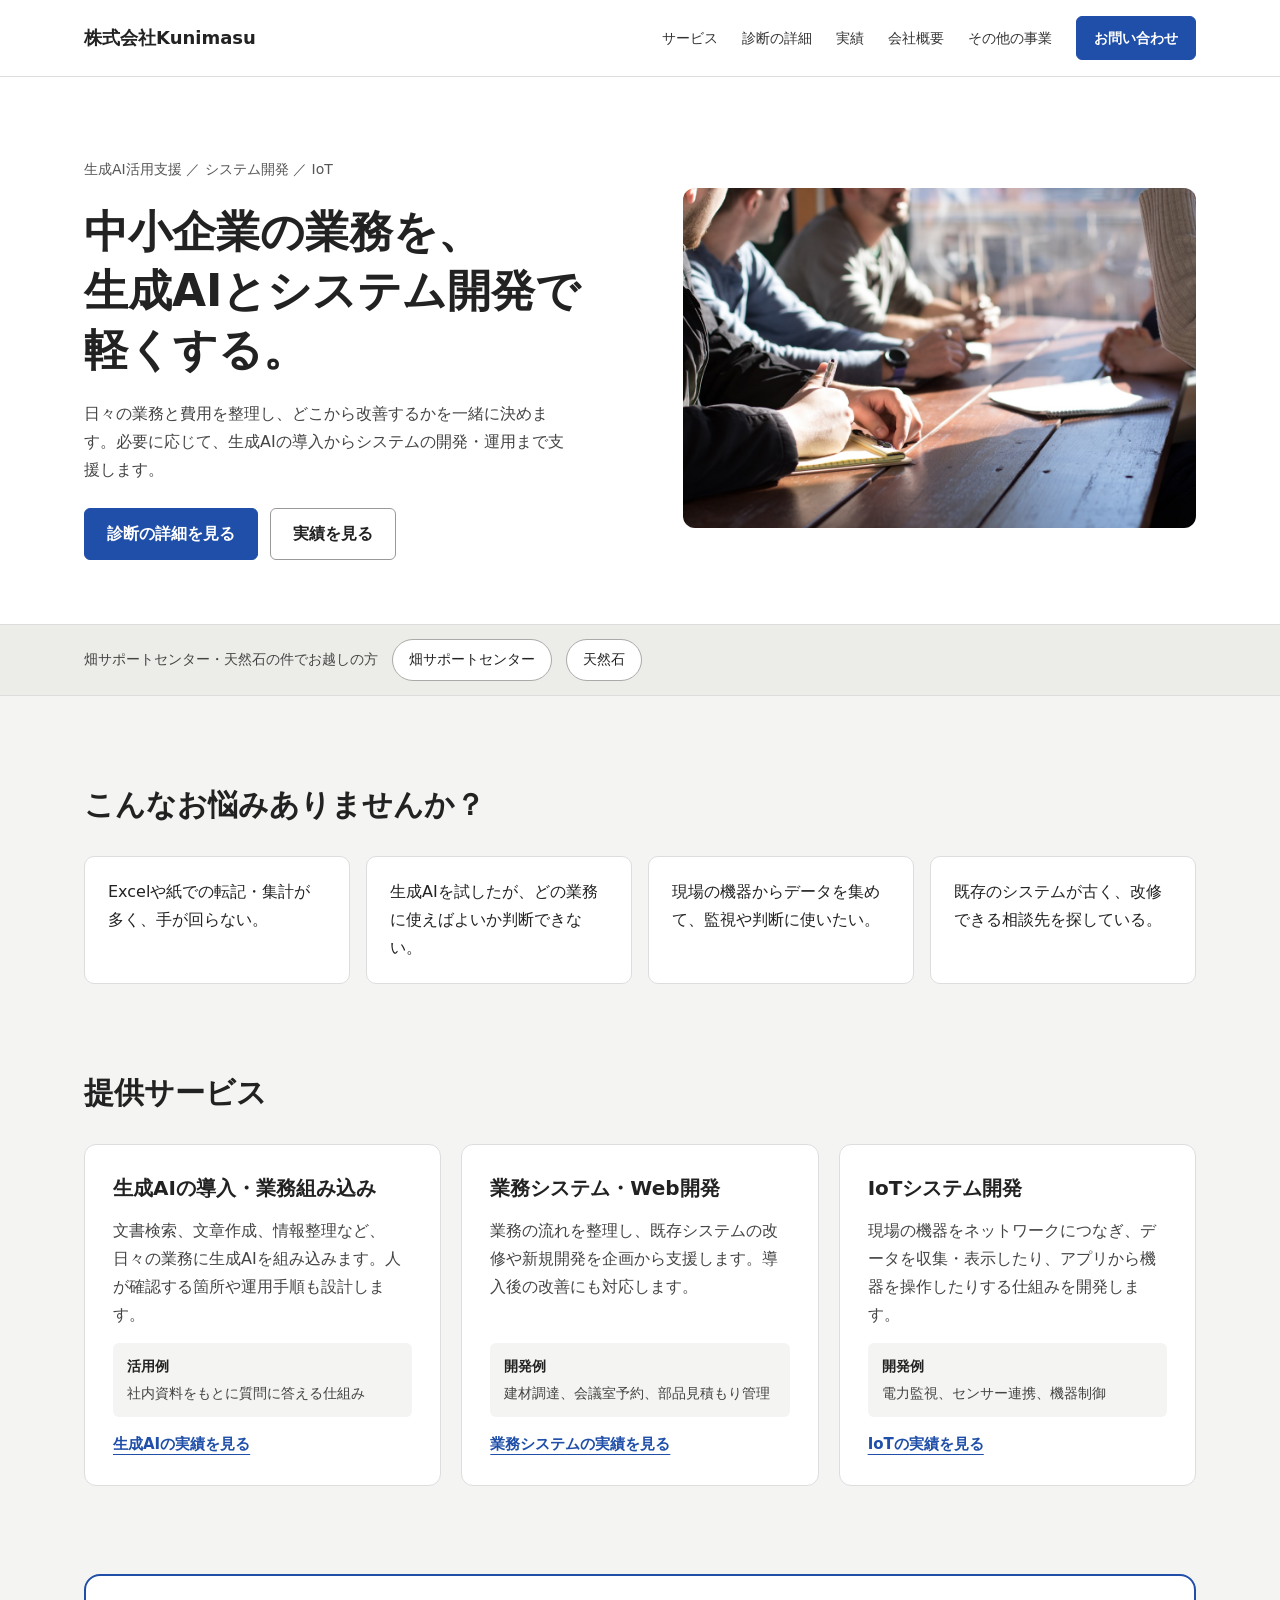
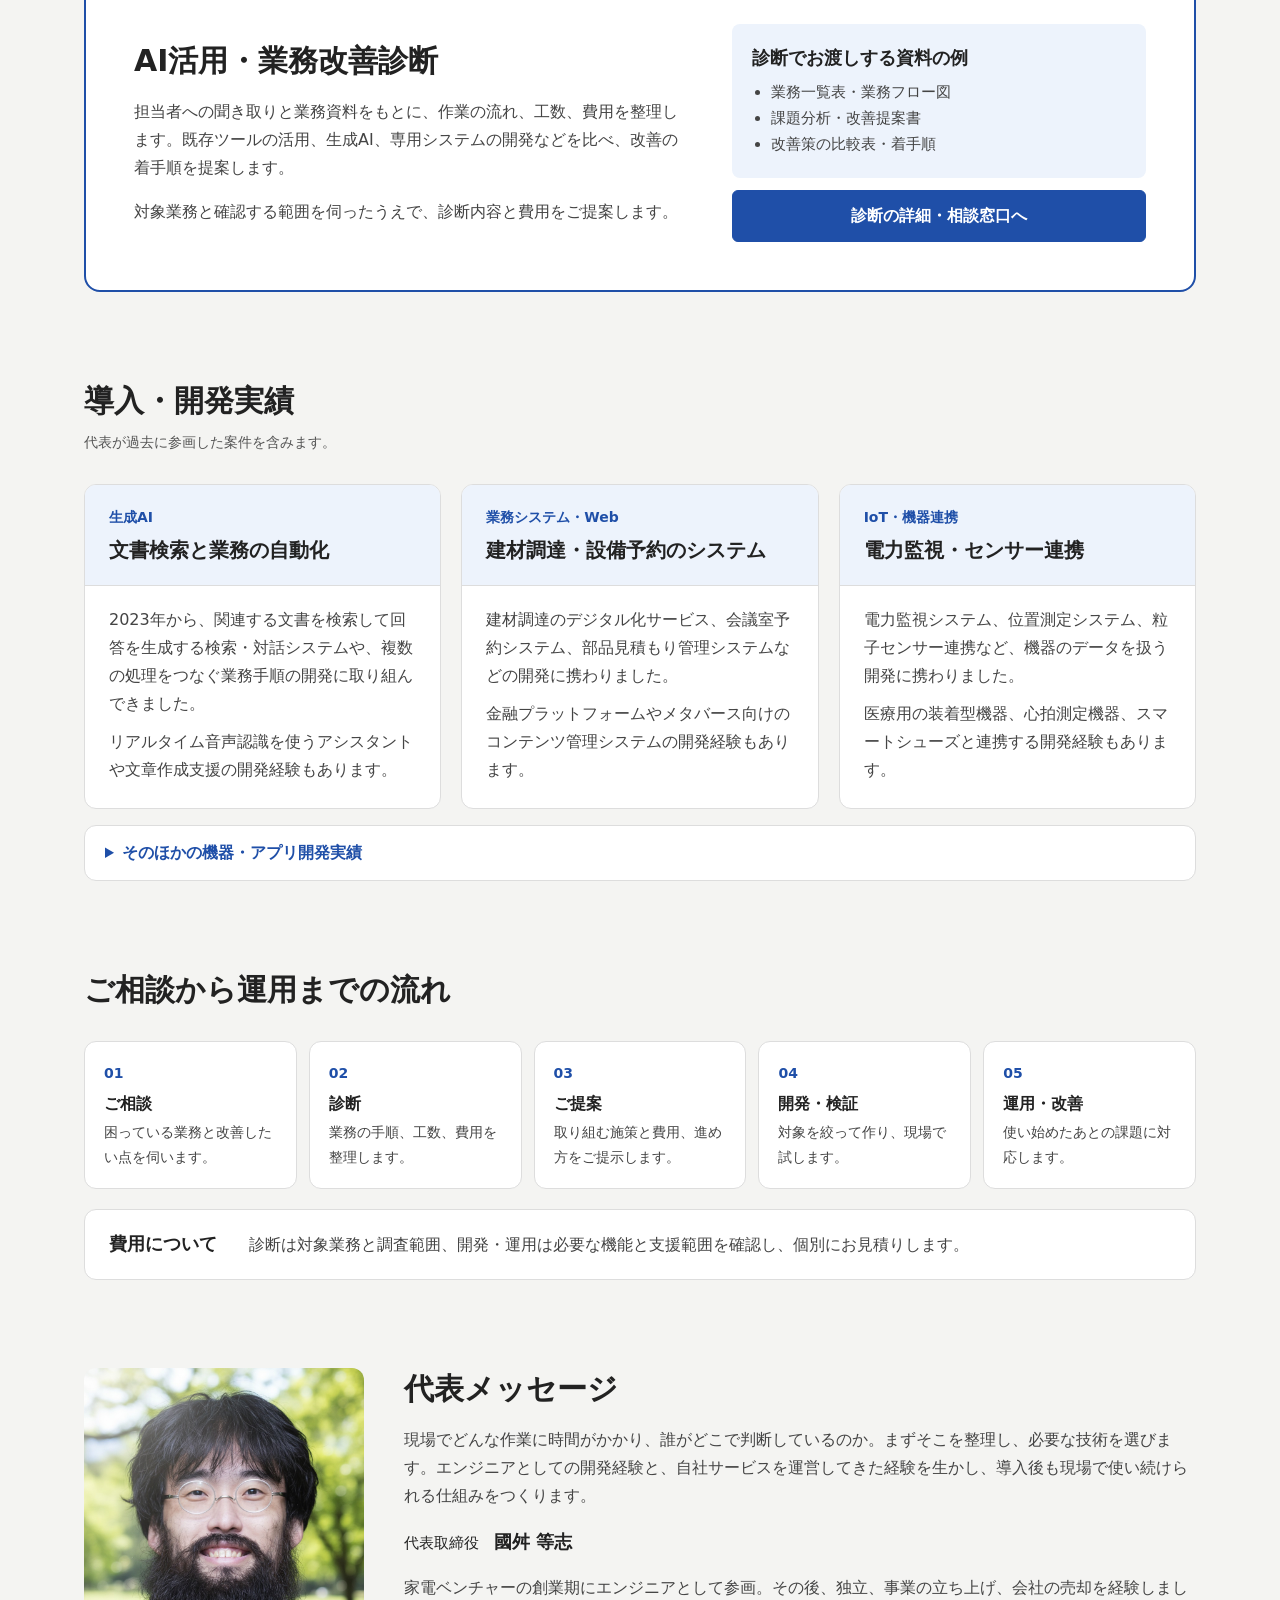
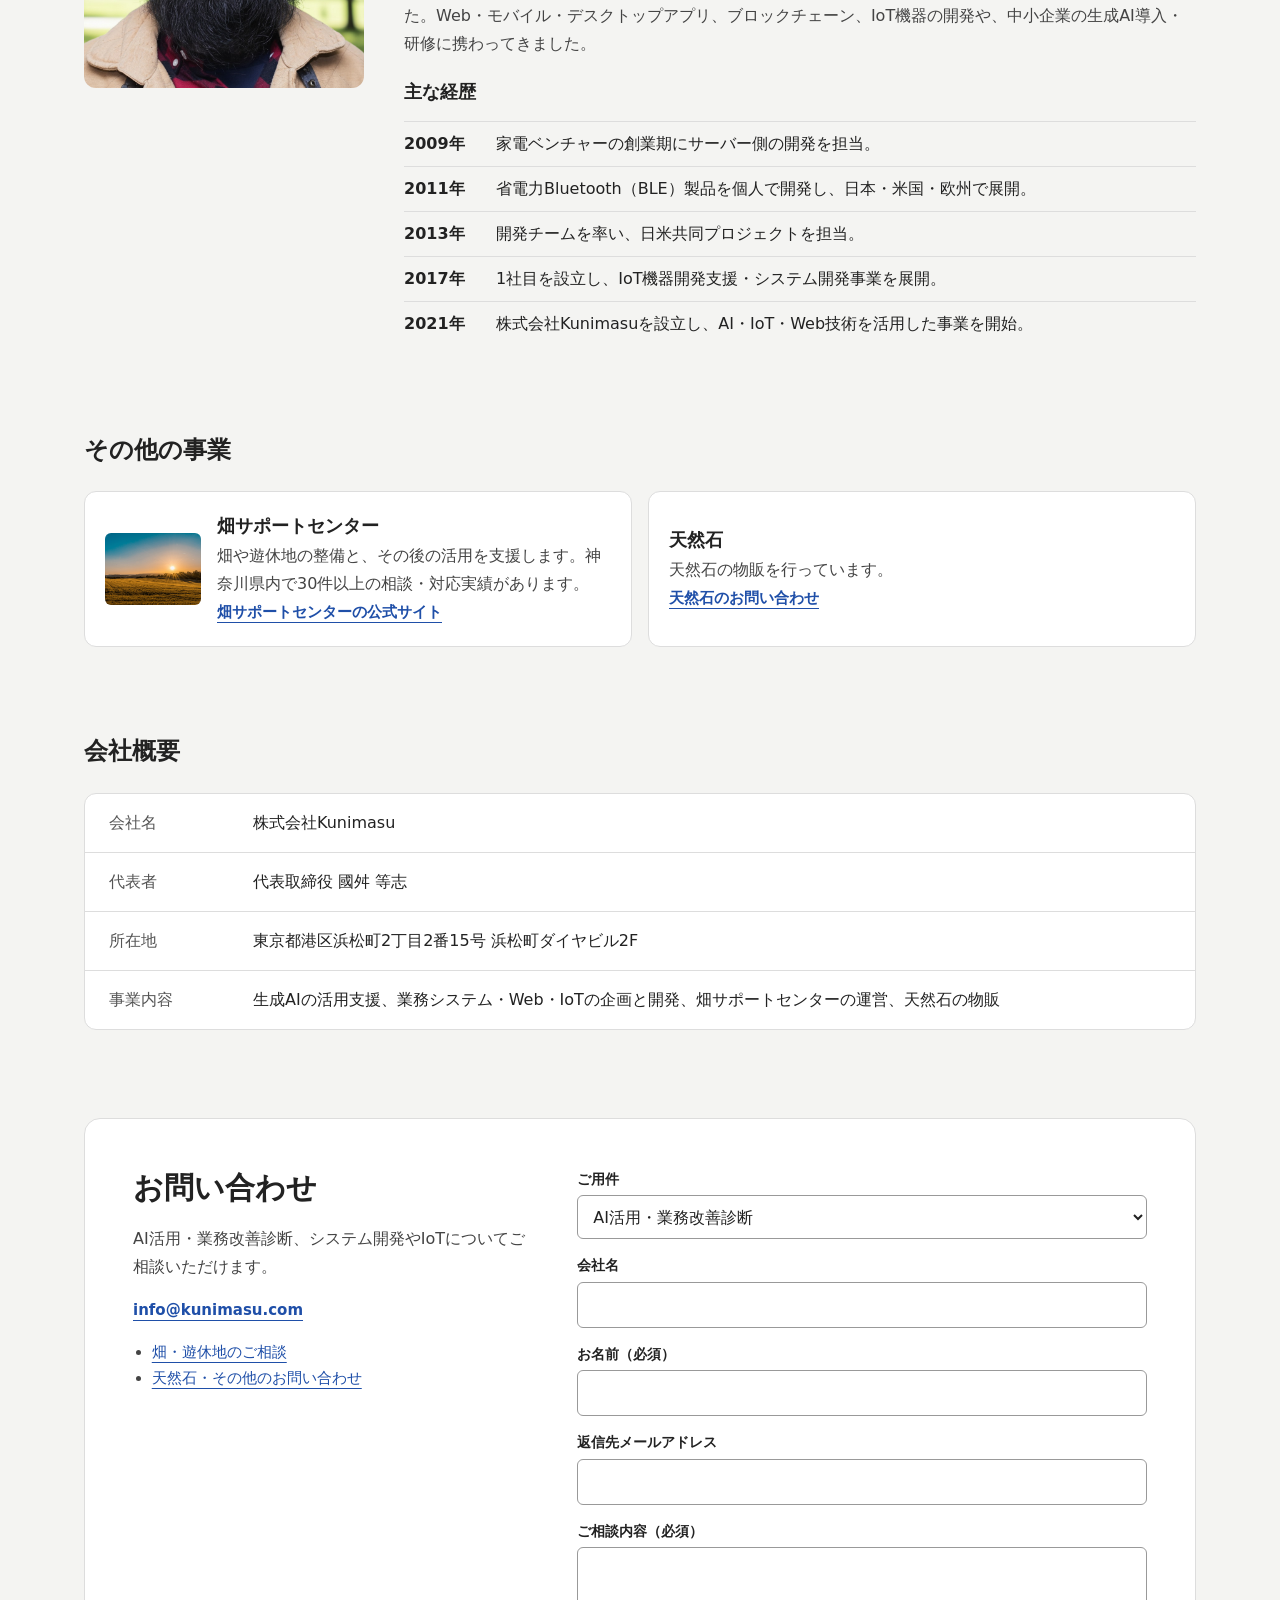
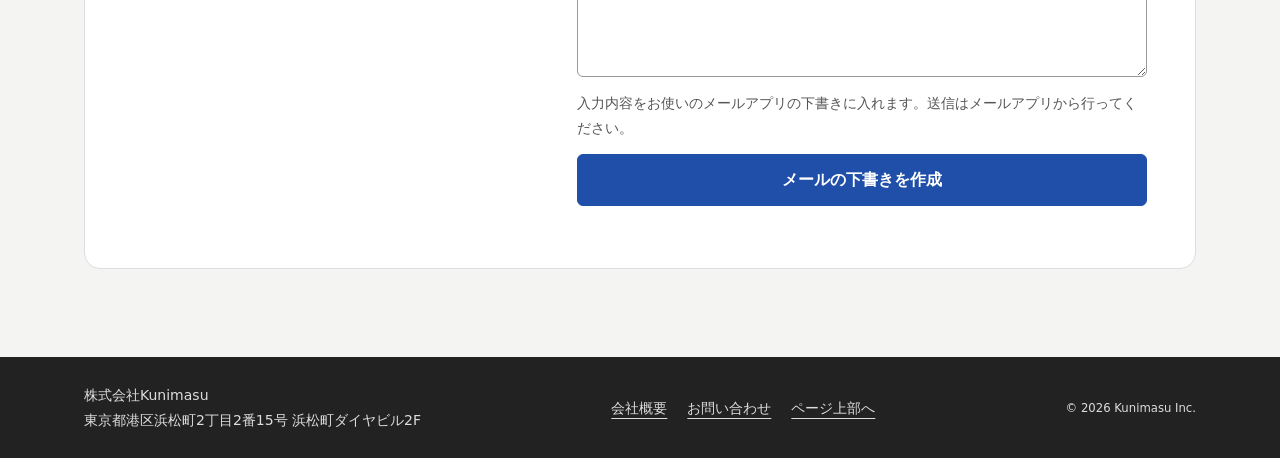
==== commit 3ac39560: "Improve mobile navigation and diagnosis contact flow" ====
--- a/index.html
+++ b/index.html
@@ -13,22 +13,24 @@
     <link rel="canonical" href="https://kunimasu.com/">
     <link rel="icon" type="image/x-icon" href="favicon.ico">
     <link rel="stylesheet" href="styles.css?v=20261112-1">
-    <link rel="stylesheet" href="home.css">
+    <link rel="stylesheet" href="home.css?v=20261125-mobile">
     <script src="home-contact.js" defer></script>
+    <script src="home-menu.js" defer></script>
   </head>
   <body class="home-page" id="top">
     <a class="skip-link" href="#main">本文へ移動</a>
     <header class="home-header">
       <div class="home-shell home-header-inner">
-        <a class="home-brand" href="#top">株式会社Kunimasu</a>
-        <nav class="home-nav" aria-label="メインメニュー">
+        <a class="home-brand" href="#top" aria-label="株式会社Kunimasu"><span class="home-brand-company">株式会社</span>Kunimasu</a>
+        <button class="home-menu-button" type="button" aria-controls="home-nav" aria-expanded="false" hidden>メニュー</button>
+        <nav class="home-nav" id="home-nav" aria-label="メインメニュー">
           <a href="#service">サービス</a>
-          <a href="#diagnosis">AI活用診断</a>
+          <a href="ai-diagnosis/">診断の詳細</a>
           <a href="#works">実績</a>
           <a href="#company">会社概要</a>
           <a href="#other">その他の事業</a>
         </nav>
-        <a class="home-button home-button-small" href="#contact">業務改善を相談する</a>
+        <a class="home-button home-button-small home-header-contact" href="#contact">お問い合わせ</a>
       </div>
     </header>
 
@@ -44,7 +46,7 @@
             </h1>
             <p>日々の業務と費用を整理し、どこから改善するかを一緒に決めます。必要に応じて、生成AIの導入からシステムの開発・運用まで支援します。</p>
             <div class="home-actions">
-              <a class="home-button" href="#diagnosis">AI活用・業務改善診断を見る</a>
+              <a class="home-button" href="ai-diagnosis/">診断の詳細を見る</a>
               <a class="home-button home-button-secondary" href="#works">実績を見る</a>
             </div>
           </div>
@@ -227,24 +229,20 @@
         </dl>
       </section>
 
-      <section class="home-shell home-section home-contact" id="contact" aria-labelledby="contact-title">
-        <div class="home-panel home-contact-panel">
-          <div class="home-panel-copy">
+      <section class="home-shell home-section home-contact" aria-labelledby="contact-title">
+        <div class="home-panel home-contact-panel" id="contact" tabindex="-1">
+          <div class="home-panel-copy home-contact-copy">
             <h2 id="contact-title">お問い合わせ</h2>
             <p>AI活用・業務改善診断、システム開発やIoTについてご相談いただけます。</p>
             <a class="home-text-link home-email" href="mailto:info@kunimasu.com">info@kunimasu.com</a>
-            <ul class="home-contact-routes">
-              <li><a href="https://hatakesupport.co.jp/">畑・遊休地のご相談</a></li>
-              <li><a href="contact/">天然石・その他のお問い合わせ</a></li>
-            </ul>
           </div>
           <form class="home-contact-form" id="contact-form" action="mailto:info@kunimasu.com" hidden>
             <label>ご用件
               <select name="topic">
-                <option>AI活用・業務改善診断の相談</option>
-                <option>業務システム・Web開発の相談</option>
-                <option>IoTシステム開発の相談</option>
-                <option>その他のお問い合わせ</option>
+                <option value="AI活用・業務改善診断の相談">AI活用・業務改善診断</option>
+                <option value="業務システム・Web開発の相談">業務システム・Web開発</option>
+                <option value="IoTシステム開発の相談">IoTシステム開発</option>
+                <option value="その他のお問い合わせ">その他</option>
               </select>
             </label>
             <label>会社名
@@ -263,6 +261,10 @@
             <button class="home-button" type="submit" aria-describedby="contact-note">メールの下書きを作成</button>
             <p class="home-form-note" id="contact-status" role="status"></p>
           </form>
+          <ul class="home-contact-routes">
+            <li><a href="https://hatakesupport.co.jp/">畑・遊休地のご相談</a></li>
+            <li><a href="contact/">天然石・その他のお問い合わせ</a></li>
+          </ul>
         </div>
       </section>
     </main>
--- a/home.css
+++ b/home.css
@@ -59,6 +59,10 @@
   font-size: 1.125rem;
   font-weight: 700;
   text-decoration: none;
+}
+
+.home-menu-button {
+  display: none;
 }
 
 .home-nav {
@@ -540,7 +544,16 @@
 }
 
 .home-contact-panel {
+  grid-template-areas:
+    "copy form"
+    "routes form";
   grid-template-columns: minmax(0, 0.83fr) minmax(0, 1.17fr);
+  grid-template-rows: auto 1fr;
+  row-gap: 16px;
+}
+
+.home-contact-copy {
+  grid-area: copy;
 }
 
 .home-email {
@@ -548,6 +561,7 @@
 }
 
 .home-contact-routes {
+  grid-area: routes;
   margin: 0;
   padding-left: 1.25em;
   color: var(--home-copy);
@@ -556,6 +570,7 @@
 
 .home-contact-form {
   display: grid;
+  grid-area: form;
   gap: 14px;
 }
 
@@ -668,6 +683,87 @@
     --home-section-gap: 56px;
   }
 
+  .home-page :is(main, section, article, h2, .home-contact-panel)[id] {
+    scroll-margin-top: 44px;
+  }
+
+  .home-header[data-menu-ready] {
+    position: sticky;
+    top: 0;
+    z-index: 5;
+  }
+
+  .home-header[data-menu-ready] .home-header-inner {
+    grid-template-columns: minmax(0, 1fr) auto auto;
+    gap: 0 10px;
+    padding-block: 8px;
+  }
+
+  .home-header[data-menu-ready] .home-brand {
+    white-space: nowrap;
+  }
+
+  .home-menu-button:not([hidden]) {
+    display: inline-flex;
+    grid-column: 2;
+    grid-row: 1;
+    align-items: center;
+    justify-content: center;
+    min-width: 44px;
+    min-height: 44px;
+    border: 1px solid #999;
+    border-radius: 6px;
+    padding: 6px 9px;
+    background: var(--home-white);
+    color: var(--home-ink);
+    font: inherit;
+    font-size: 0.875rem;
+    font-weight: 700;
+    line-height: 1.3;
+    cursor: pointer;
+  }
+
+  .home-menu-button[aria-expanded="true"] {
+    border-color: var(--home-accent);
+    background: var(--home-accent-tint);
+    color: var(--home-accent);
+  }
+
+  .home-header[data-menu-ready] .home-header-contact {
+    grid-column: 3;
+    grid-row: 1;
+  }
+
+  .home-header[data-menu-ready] .home-nav {
+    position: absolute;
+    inset: 100% 0 auto;
+    display: grid;
+    justify-content: stretch;
+    gap: 0;
+    max-height: calc(100dvh - 64px);
+    overflow-y: auto;
+    border-block: 1px solid var(--home-line);
+    background: var(--home-white);
+  }
+
+  .home-menu-button[aria-expanded="false"] + .home-nav {
+    display: none;
+  }
+
+  .home-header[data-menu-ready] .home-nav a {
+    min-height: 48px;
+    padding-inline: var(--home-gutter);
+    font-size: 1rem;
+  }
+
+  .home-header[data-menu-ready] .home-nav a + a {
+    border-top: 1px solid var(--home-line);
+  }
+
+  .home-header[data-menu-ready] .home-nav a:focus-visible {
+    outline-offset: -4px;
+  }
+
   .home-hero-inner,
   .home-panel,
   .home-grid-three,
@@ -676,8 +772,39 @@
   }
 
   .home-hero-inner {
-    gap: 24px;
-    padding-block: 34px 30px;
+    gap: 20px;
+    padding-block: 28px 26px;
+  }
+
+  .home-hero-copy {
+    gap: 14px;
+  }
+
+  .home-hero h1 {
+    font-size: clamp(1.4375rem, 7vw, 2.25rem);
+  }
+
+  .home-actions {
+    display: grid;
+    grid-template-columns: minmax(0, 1fr) auto;
+    gap: 8px;
+  }
+
+  .home-actions .home-button {
+    min-height: 48px;
+    padding-inline: 12px;
+    font-size: 0.9375rem;
+  }
+
+  .home-contact-panel {
+    grid-template-areas: "copy" "form" "routes";
+    grid-template-rows: auto;
+    gap: 20px;
+  }
+
+  .home-contact-routes {
+    border-top: 1px solid var(--home-line);
+    padding-top: 12px;
   }
 
   .home-hero-image {
@@ -734,7 +861,7 @@
   }
 
   .home-nav a {
-    min-height: 40px;
+    min-height: 44px;
   }
 
   .home-business-bar p {
@@ -758,3 +885,18 @@
     padding-inline: 16px;
   }
 }
+
+@media (max-width: 360px) {
+  .home-header[data-menu-ready] .home-header-inner {
+    column-gap: 8px;
+  }
+
+  .home-header[data-menu-ready] .home-brand-company {
+    display: none;
+  }
+
+  .home-menu-button:not([hidden]),
+  .home-header-contact {
+    padding-inline: 8px;
+  }
+}
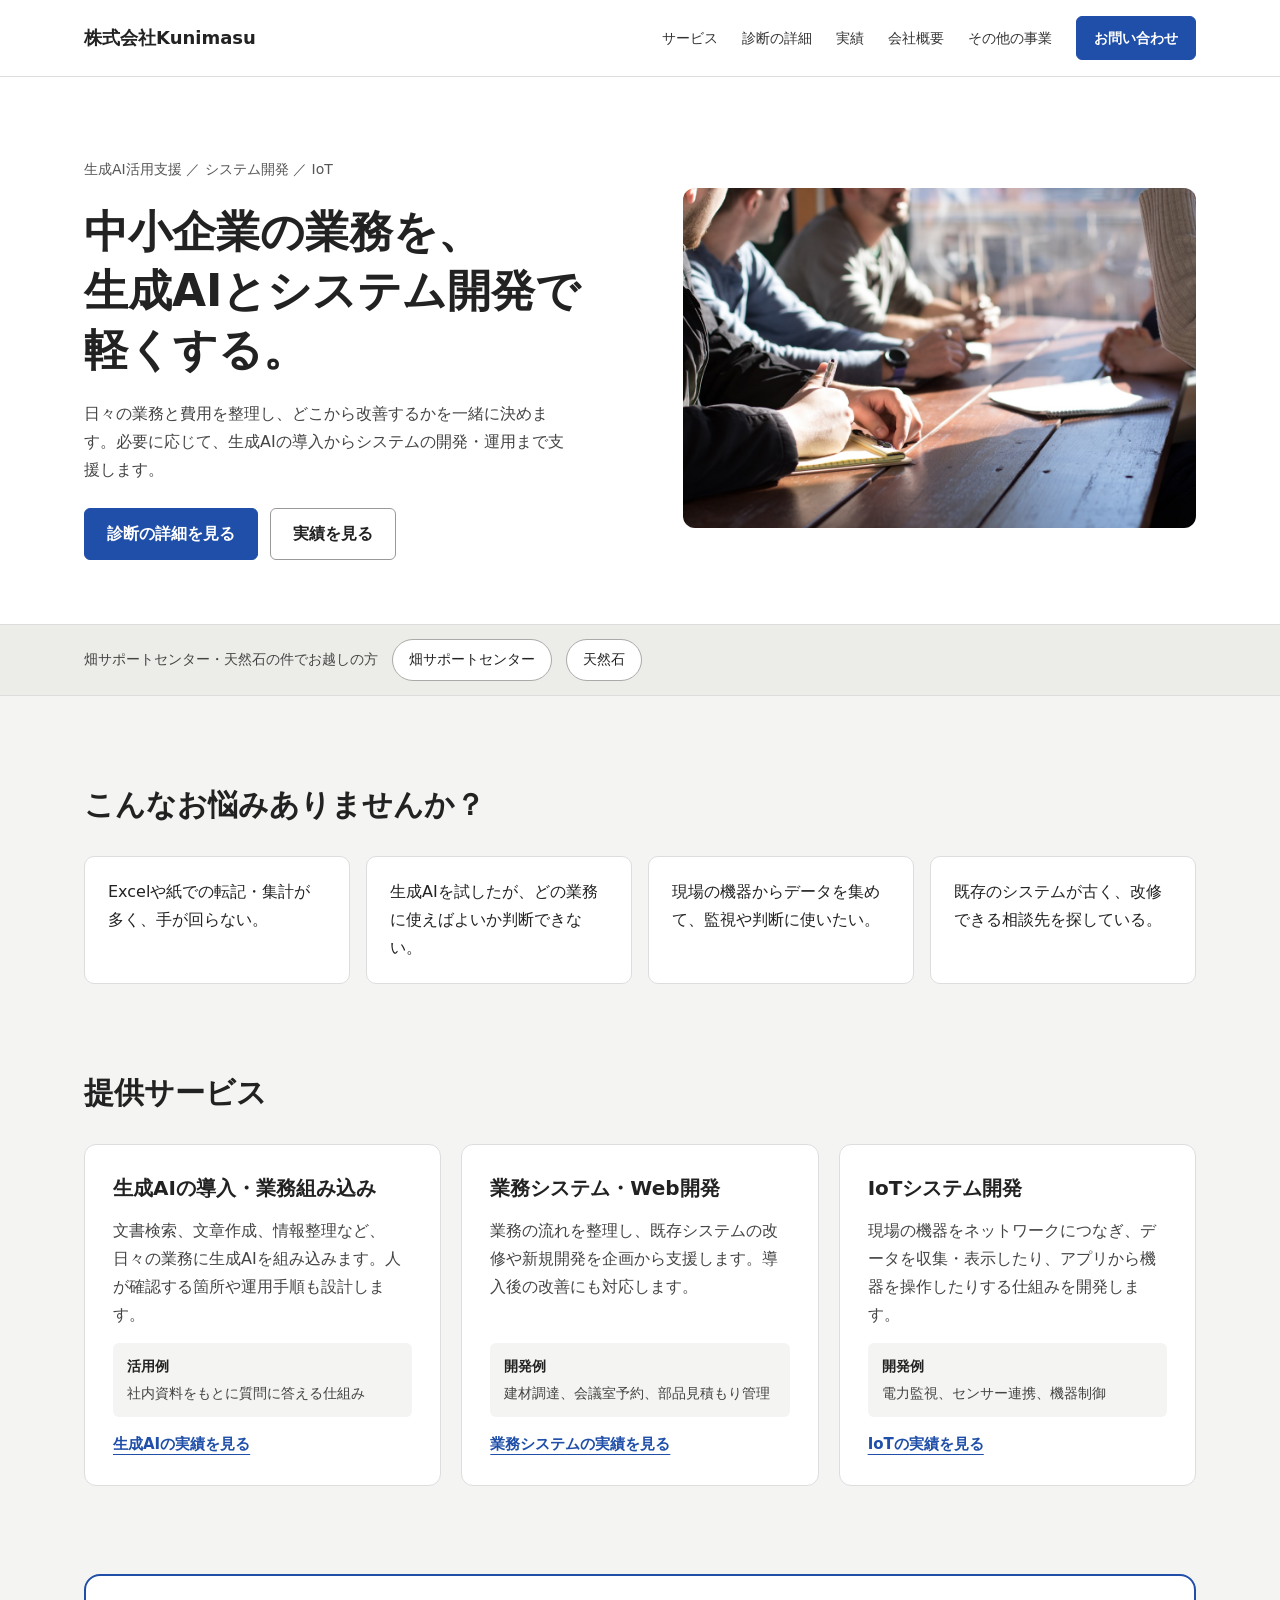
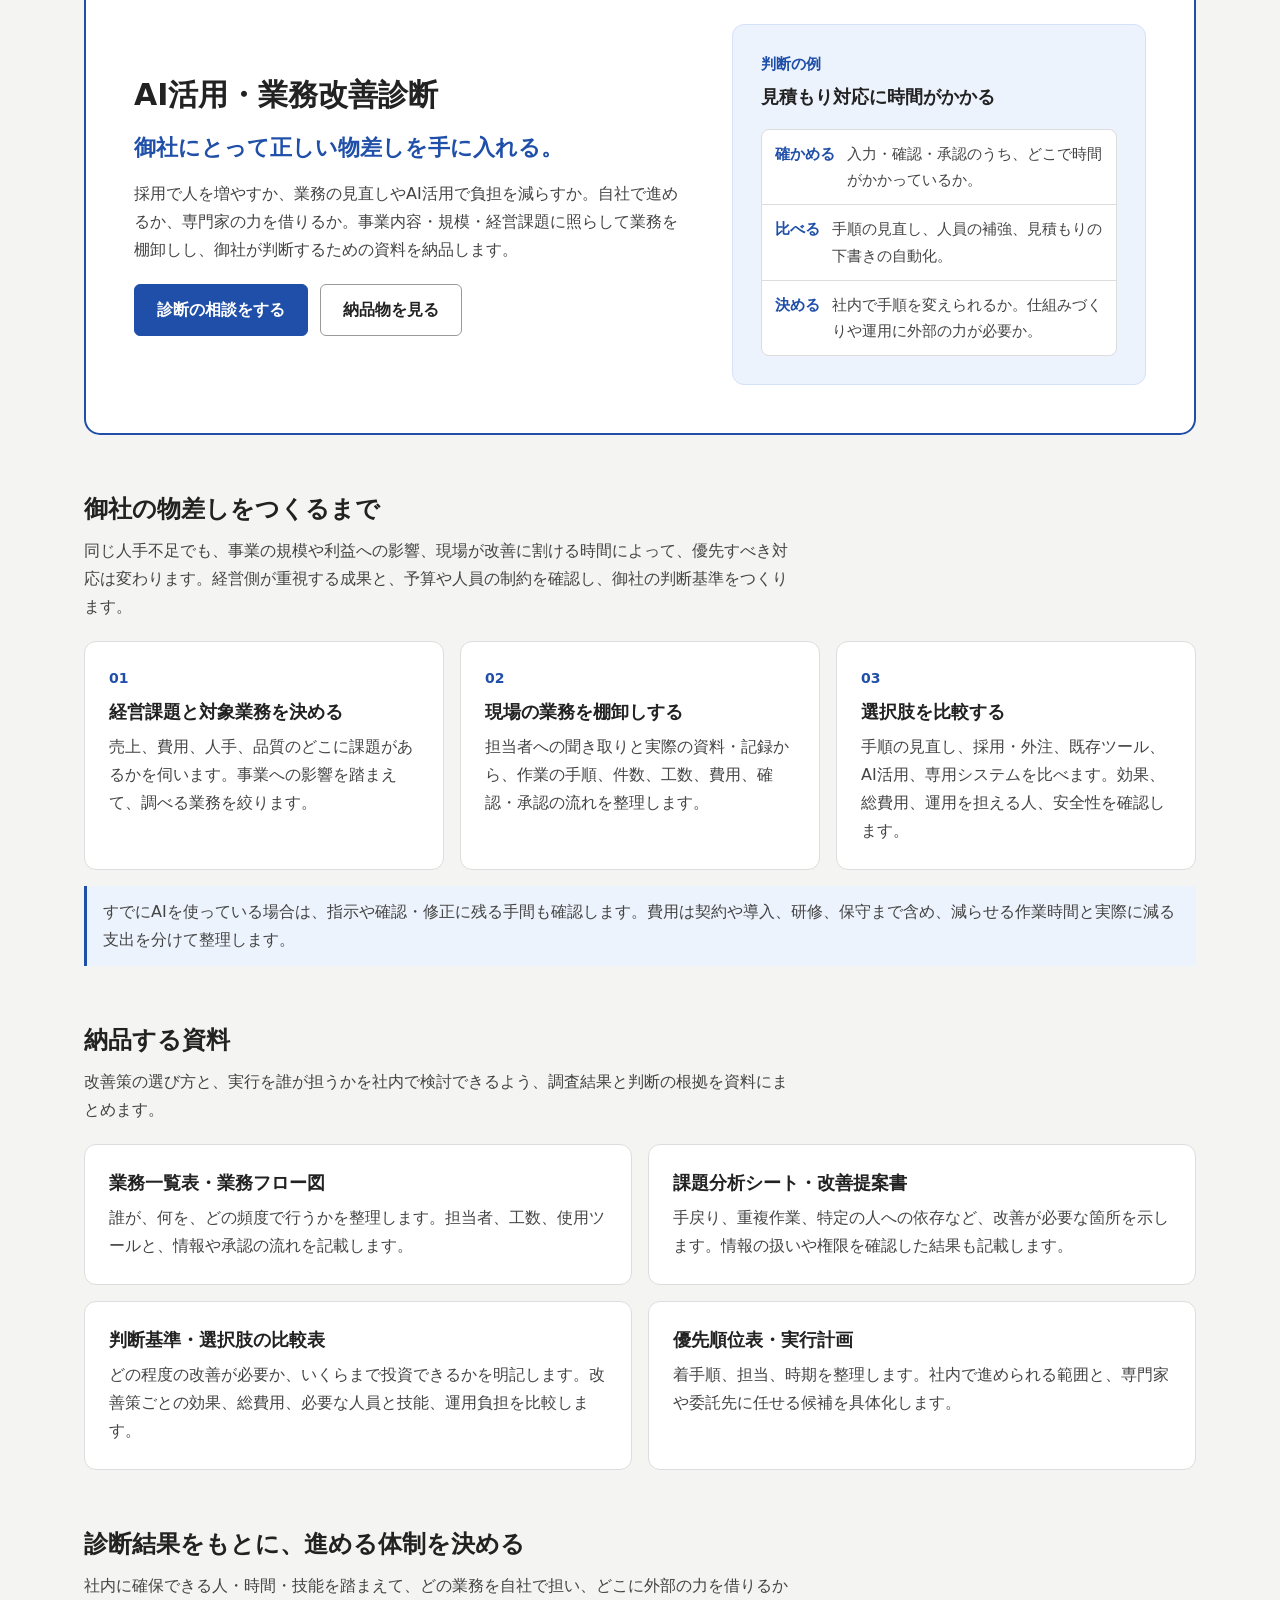
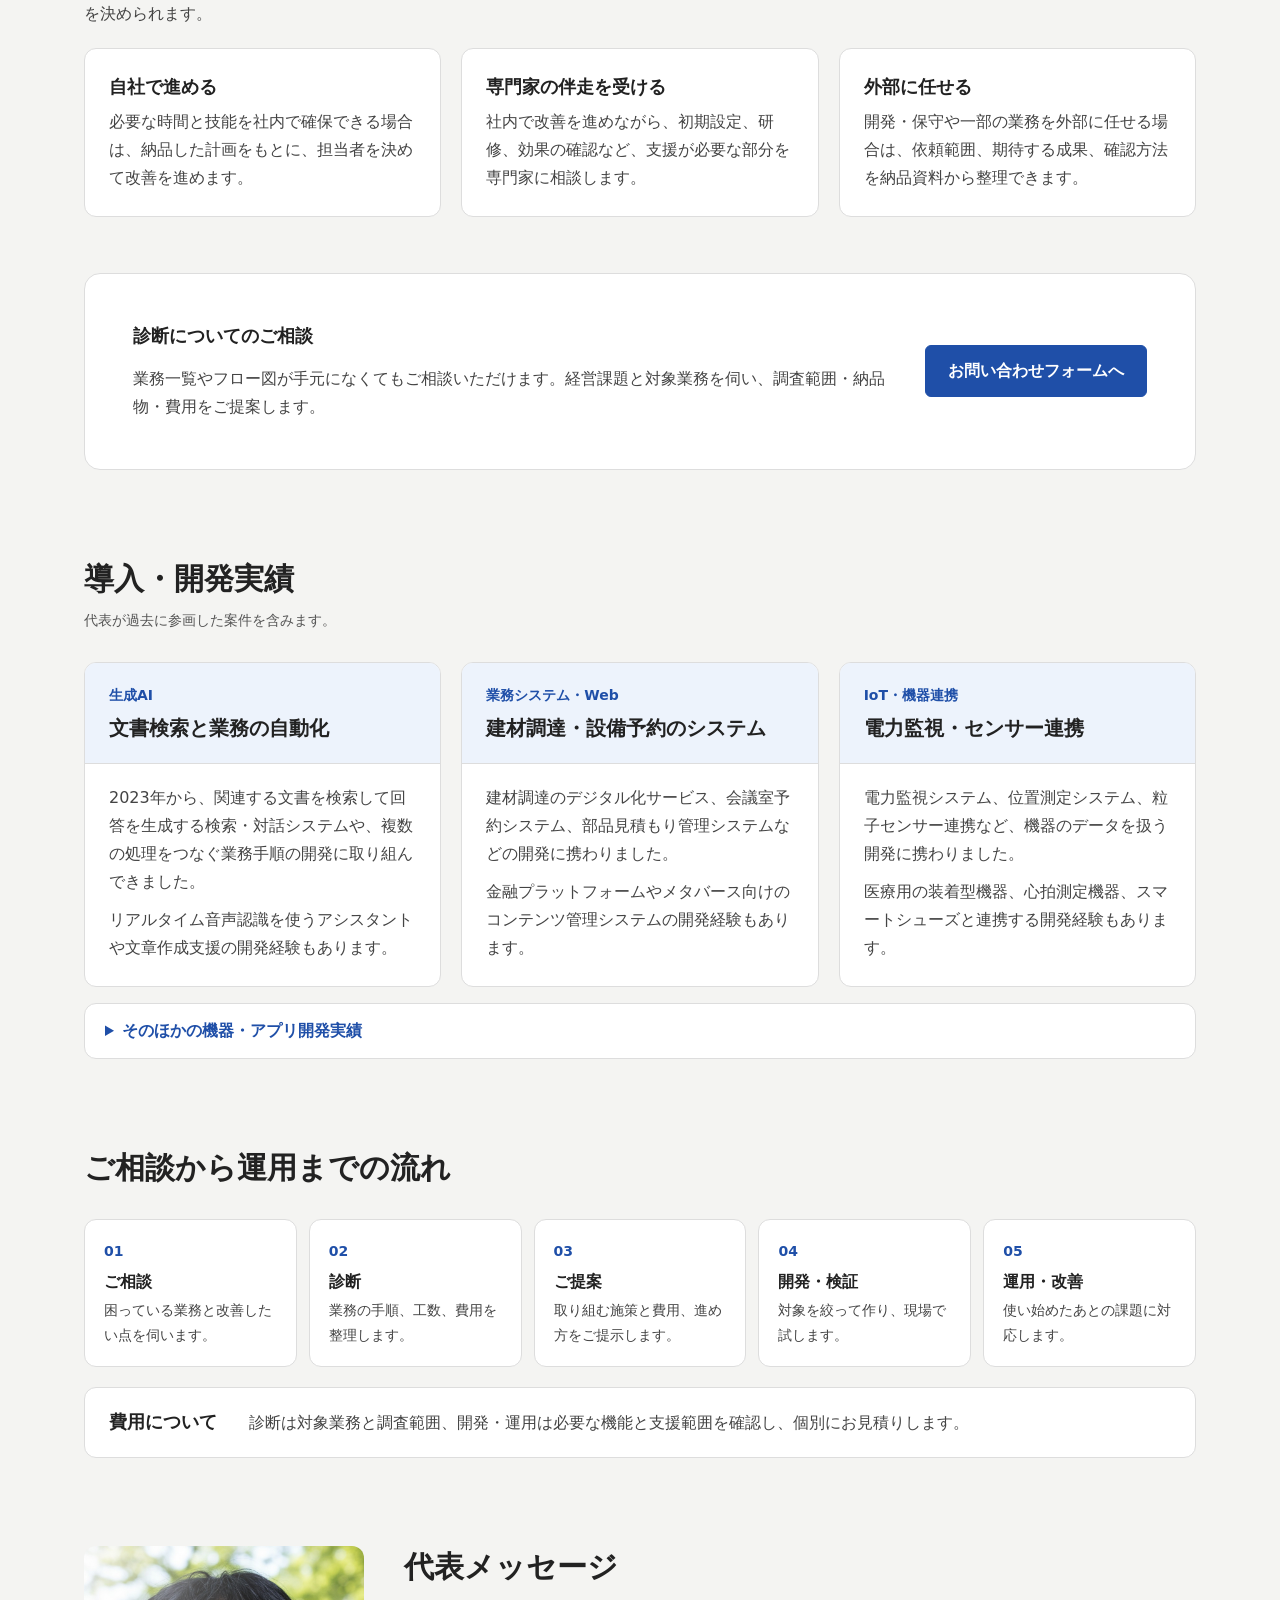
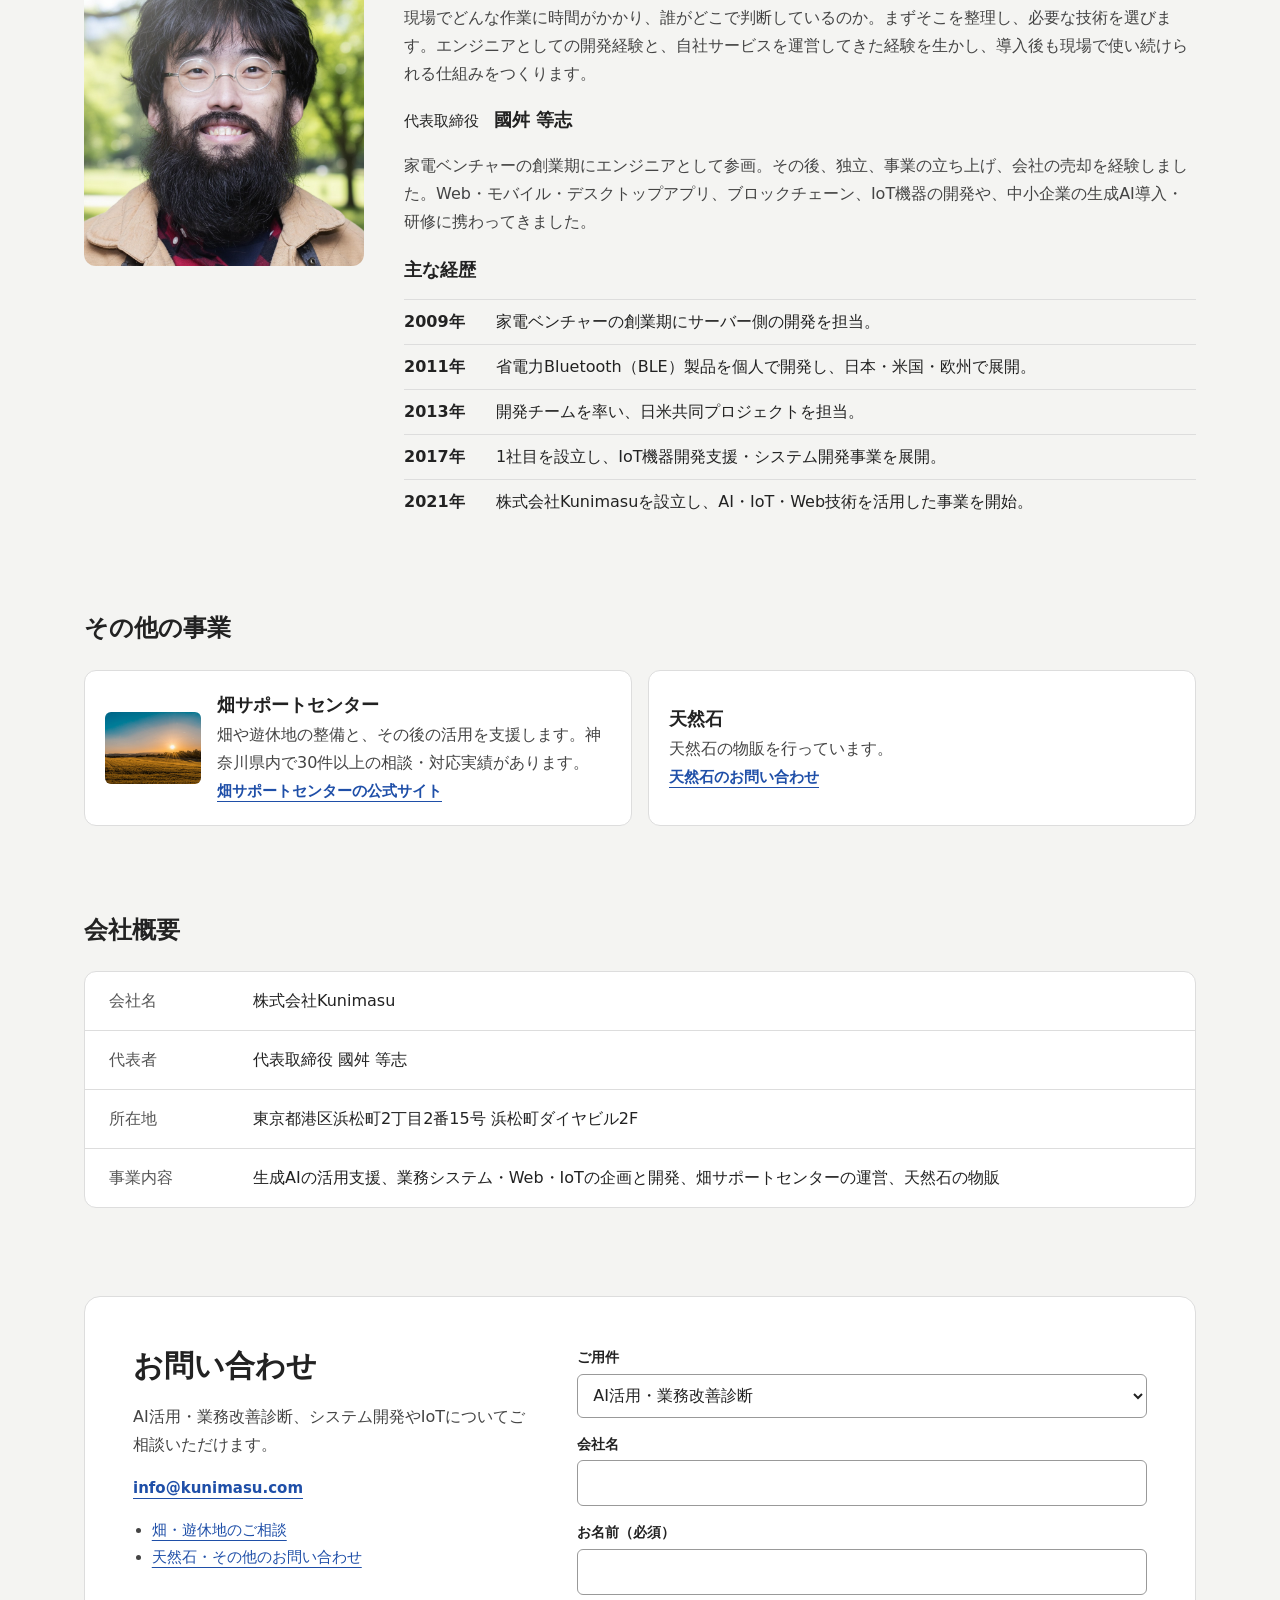
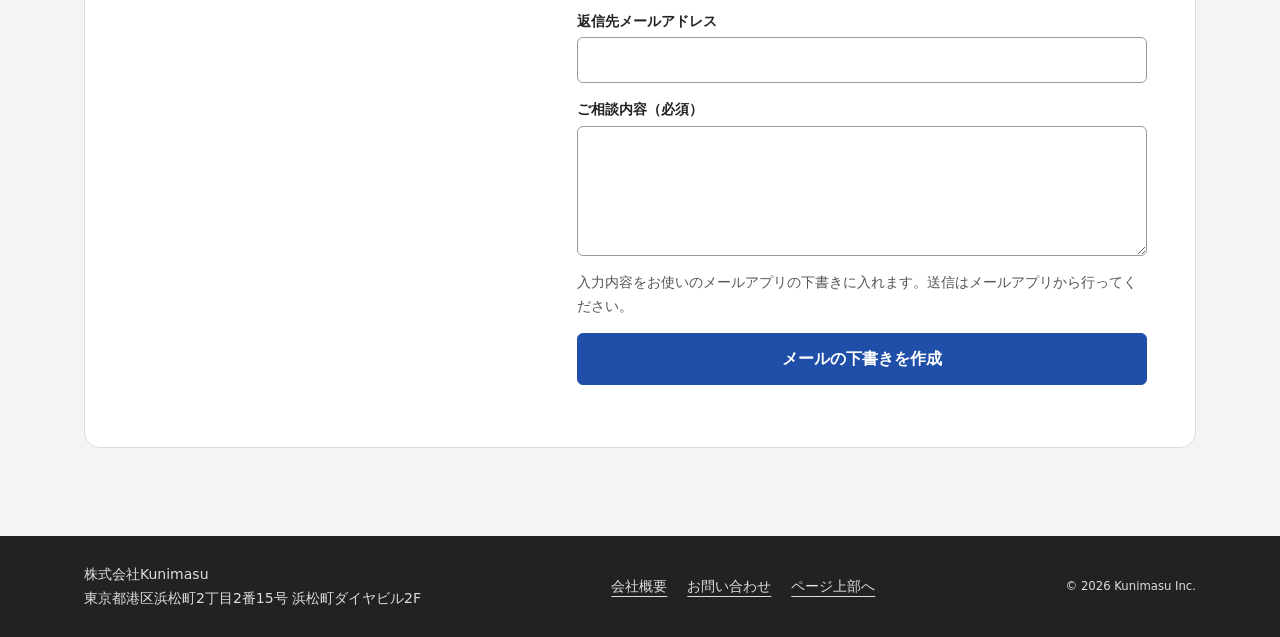
==== commit b1a96e21: "Consolidate Kunimasu into a single public page" ====
--- a/index.html
+++ b/index.html
@@ -13,7 +13,8 @@
     <link rel="canonical" href="https://kunimasu.com/">
     <link rel="icon" type="image/x-icon" href="favicon.ico">
     <link rel="stylesheet" href="styles.css?v=20261112-1">
-    <link rel="stylesheet" href="home.css?v=20261125-mobile">
+    <link rel="stylesheet" href="home.css?v=20261125-single">
+    <link rel="stylesheet" href="diagnosis.css">
     <script src="home-contact.js" defer></script>
     <script src="home-menu.js" defer></script>
   </head>
@@ -25,7 +26,7 @@
         <button class="home-menu-button" type="button" aria-controls="home-nav" aria-expanded="false" hidden>メニュー</button>
         <nav class="home-nav" id="home-nav" aria-label="メインメニュー">
           <a href="#service">サービス</a>
-          <a href="ai-diagnosis/">診断の詳細</a>
+          <a href="#diagnosis">診断の詳細</a>
           <a href="#works">実績</a>
           <a href="#company">会社概要</a>
           <a href="#other">その他の事業</a>
@@ -46,7 +47,7 @@
             </h1>
             <p>日々の業務と費用を整理し、どこから改善するかを一緒に決めます。必要に応じて、生成AIの導入からシステムの開発・運用まで支援します。</p>
             <div class="home-actions">
-              <a class="home-button" href="ai-diagnosis/">診断の詳細を見る</a>
+              <a class="home-button" href="#diagnosis">診断の詳細を見る</a>
               <a class="home-button home-button-secondary" href="#works">実績を見る</a>
             </div>
           </div>
@@ -96,23 +97,103 @@
         </div>
       </section>
 
-      <section class="home-shell home-section" id="diagnosis" aria-labelledby="diagnosis-title">
-        <div class="home-panel home-diagnosis">
+      <section class="home-shell home-section" aria-labelledby="diagnosis-title">
+        <div class="home-panel home-diagnosis" id="diagnosis" tabindex="-1">
           <div class="home-panel-copy">
             <h2 id="diagnosis-title">AI活用・業務改善診断</h2>
-            <p>担当者への聞き取りと業務資料をもとに、作業の流れ、工数、費用を整理します。既存ツールの活用、生成AI、専用システムの開発などを比べ、改善の着手順を提案します。</p>
-            <p>対象業務と確認する範囲を伺ったうえで、診断内容と費用をご提案します。</p>
+            <p class="diagnosis-statement"><span>御社にとって正しい</span><wbr><span>物差しを手に入れる。</span></p>
+            <p>採用で人を増やすか、業務の見直しやAI活用で負担を減らすか。自社で進めるか、専門家の力を借りるか。事業内容・規模・経営課題に照らして業務を棚卸しし、御社が判断するための資料を納品します。</p>
+            <div class="home-actions diagnosis-actions">
+              <a class="home-button" href="#contact">診断の相談をする</a>
+              <a class="home-button home-button-secondary" href="#deliverables">納品物を見る</a>
+            </div>
           </div>
-          <div class="home-diagnosis-aside">
-            <div class="home-diagnosis-output">
-              <h3>診断でお渡しする資料の例</h3>
-              <ul>
-                <li>業務一覧表・業務フロー図</li>
-                <li>課題分析・改善提案書</li>
-                <li>改善策の比較表・着手順</li>
-              </ul>
-            </div>
-            <a class="home-button" href="ai-diagnosis/">診断の詳細・相談窓口へ</a>
+          <aside class="home-card diagnosis-example" aria-labelledby="diagnosis-example-title">
+            <h3 id="diagnosis-example-title">判断の例</h3>
+            <p class="diagnosis-example-subject">見積もり対応に時間がかかる</p>
+            <dl>
+              <div><dt>確かめる</dt><dd>入力・確認・承認のうち、どこで時間がかかっているか。</dd></div>
+              <div><dt>比べる</dt><dd>手順の見直し、人員の補強、見積もりの下書きの自動化。</dd></div>
+              <div><dt>決める</dt><dd>社内で手順を変えられるか。仕組みづくりや運用に外部の力が必要か。</dd></div>
+            </dl>
+          </aside>
+        </div>
+
+        <div class="diagnosis-details">
+          <section aria-labelledby="diagnosis-process-title">
+            <div class="diagnosis-section-heading">
+              <h3 id="diagnosis-process-title">御社の物差しをつくるまで</h3>
+              <p>同じ人手不足でも、事業の規模や利益への影響、現場が改善に割ける時間によって、優先すべき対応は変わります。経営側が重視する成果と、予算や人員の制約を確認し、御社の判断基準をつくります。</p>
+            </div>
+            <ol class="home-grid home-steps diagnosis-steps" role="list">
+              <li class="home-card">
+                <h4>経営課題と対象業務を決める</h4>
+                <p>売上、費用、人手、品質のどこに課題があるかを伺います。事業への影響を踏まえて、調べる業務を絞ります。</p>
+              </li>
+              <li class="home-card">
+                <h4>現場の業務を棚卸しする</h4>
+                <p>担当者への聞き取りと実際の資料・記録から、作業の手順、件数、工数、費用、確認・承認の流れを整理します。</p>
+              </li>
+              <li class="home-card">
+                <h4>選択肢を比較する</h4>
+                <p>手順の見直し、採用・外注、既存ツール、AI活用、専用システムを比べます。効果、総費用、運用を担える人、安全性を確認します。</p>
+              </li>
+            </ol>
+            <p class="diagnosis-note">すでにAIを使っている場合は、指示や確認・修正に残る手間も確認します。費用は契約や導入、研修、保守まで含め、減らせる作業時間と実際に減る支出を分けて整理します。</p>
+          </section>
+
+          <section id="deliverables" aria-labelledby="diagnosis-deliverables-title">
+            <div class="diagnosis-section-heading">
+              <h3 id="diagnosis-deliverables-title">納品する資料</h3>
+              <p>改善策の選び方と、実行を誰が担うかを社内で検討できるよう、調査結果と判断の根拠を資料にまとめます。</p>
+            </div>
+            <div class="home-grid home-grid-two diagnosis-documents">
+              <article class="home-card diagnosis-document">
+                <h4>業務一覧表・業務フロー図</h4>
+                <p>誰が、何を、どの頻度で行うかを整理します。担当者、工数、使用ツールと、情報や承認の流れを記載します。</p>
+              </article>
+              <article class="home-card diagnosis-document">
+                <h4>課題分析シート・改善提案書</h4>
+                <p>手戻り、重複作業、特定の人への依存など、改善が必要な箇所を示します。情報の扱いや権限を確認した結果も記載します。</p>
+              </article>
+              <article class="home-card diagnosis-document">
+                <h4>判断基準・選択肢の比較表</h4>
+                <p>どの程度の改善が必要か、いくらまで投資できるかを明記します。改善策ごとの効果、総費用、必要な人員と技能、運用負担を比較します。</p>
+              </article>
+              <article class="home-card diagnosis-document">
+                <h4>優先順位表・実行計画</h4>
+                <p>着手順、担当、時期を整理します。社内で進められる範囲と、専門家や委託先に任せる候補を具体化します。</p>
+              </article>
+            </div>
+          </section>
+
+          <section aria-labelledby="diagnosis-ownership-title">
+            <div class="diagnosis-section-heading">
+              <h3 id="diagnosis-ownership-title">診断結果をもとに、進める体制を決める</h3>
+              <p>社内に確保できる人・時間・技能を踏まえて、どの業務を自社で担い、どこに外部の力を借りるかを決められます。</p>
+            </div>
+            <div class="home-grid home-grid-three">
+              <article class="home-card diagnosis-document">
+                <h4>自社で進める</h4>
+                <p>必要な時間と技能を社内で確保できる場合は、納品した計画をもとに、担当者を決めて改善を進めます。</p>
+              </article>
+              <article class="home-card diagnosis-document">
+                <h4>専門家の伴走を受ける</h4>
+                <p>社内で改善を進めながら、初期設定、研修、効果の確認など、支援が必要な部分を専門家に相談します。</p>
+              </article>
+              <article class="home-card diagnosis-document">
+                <h4>外部に任せる</h4>
+                <p>開発・保守や一部の業務を外部に任せる場合は、依頼範囲、期待する成果、確認方法を納品資料から整理できます。</p>
+              </article>
+            </div>
+          </section>
+
+          <div class="home-panel diagnosis-contact-panel">
+            <div class="home-panel-copy">
+              <h3>診断についてのご相談</h3>
+              <p>業務一覧やフロー図が手元になくてもご相談いただけます。経営課題と対象業務を伺い、調査範囲・納品物・費用をご提案します。</p>
+            </div>
+            <a class="home-button" href="#contact">お問い合わせフォームへ</a>
           </div>
         </div>
       </section>
@@ -213,7 +294,7 @@
             <div>
               <h3>天然石</h3>
               <p>天然石の物販を行っています。</p>
-              <a class="home-text-link" href="contact/">天然石のお問い合わせ</a>
+              <a class="home-text-link" href="https://picgem.kunimasu.com/">天然石のお問い合わせ</a>
             </div>
           </article>
         </div>
@@ -263,7 +344,7 @@
           </form>
           <ul class="home-contact-routes">
             <li><a href="https://hatakesupport.co.jp/">畑・遊休地のご相談</a></li>
-            <li><a href="contact/">天然石・その他のお問い合わせ</a></li>
+            <li><a href="https://picgem.kunimasu.com/">天然石・その他のお問い合わせ</a></li>
           </ul>
         </div>
       </section>
@@ -276,8 +357,8 @@
           <p>東京都港区浜松町2丁目2番15号 浜松町ダイヤビル2F</p>
         </div>
         <nav aria-label="フッターメニュー">
-          <a href="company/">会社概要</a>
-          <a href="contact/">お問い合わせ</a>
+          <a href="#company">会社概要</a>
+          <a href="#contact">お問い合わせ</a>
           <a href="#top">ページ上部へ</a>
         </nav>
         <small>© 2026 Kunimasu Inc.</small>
--- a/home.css
+++ b/home.css
@@ -342,24 +342,6 @@
   grid-template-columns: minmax(0, 1.35fr) minmax(0, 1fr);
   align-items: center;
   border: 2px solid var(--home-accent);
-}
-
-.home-diagnosis-aside {
-  display: grid;
-  gap: 12px;
-}
-
-.home-diagnosis-output {
-  border-radius: 8px;
-  padding: 20px;
-  background: var(--home-accent-tint);
-}
-
-.home-diagnosis-output ul {
-  margin: 8px 0 0;
-  padding-left: 1.25em;
-  color: var(--home-copy);
-  font-size: 0.9375rem;
 }
 
 .home-case {
--- a/diagnosis.css
+++ b/diagnosis.css
@@ -0,0 +1,151 @@
+.home-diagnosis .diagnosis-statement {
+  color: var(--home-accent);
+  font-size: clamp(1.125rem, 2vw, 1.375rem);
+  font-weight: 700;
+  line-height: 1.45;
+  text-wrap: balance;
+}
+
+.diagnosis-statement span {
+  display: inline-block;
+}
+
+.diagnosis-example {
+  border-color: #d4e1f8;
+  padding: clamp(16px, 3vw, 28px);
+  background: var(--home-accent-tint);
+}
+
+.diagnosis-example h3 {
+  color: var(--home-accent);
+  font-size: 0.9375rem;
+}
+
+.diagnosis-example-subject {
+  margin-top: 6px;
+  font-size: 1.125rem;
+  font-weight: 700;
+}
+
+.diagnosis-example dl {
+  margin: 16px 0 0;
+  border: 1px solid var(--home-line);
+  border-radius: 8px;
+  background: var(--home-white);
+}
+
+.diagnosis-example dl > div {
+  display: grid;
+  grid-template-columns: auto minmax(0, 1fr);
+  align-items: baseline;
+  gap: 8px 12px;
+  padding: 11px 13px;
+  font-size: 0.9375rem;
+}
+
+.diagnosis-example dl > div + div {
+  border-top: 1px solid var(--home-line);
+}
+
+.diagnosis-example dt {
+  color: var(--home-accent);
+  font-weight: 700;
+}
+
+.diagnosis-example dd {
+  margin: 0;
+  color: var(--home-copy);
+}
+
+.diagnosis-details {
+  display: grid;
+  gap: clamp(36px, 5vw, 56px);
+  margin-top: clamp(36px, 5vw, 56px);
+}
+
+.diagnosis-section-heading {
+  display: grid;
+  gap: 10px;
+  margin-bottom: 20px;
+}
+
+.diagnosis-section-heading h3 {
+  font-size: clamp(1.25rem, 2vw, 1.5rem);
+}
+
+.diagnosis-section-heading p {
+  max-width: 44em;
+  color: var(--home-copy);
+}
+
+.diagnosis-steps {
+  grid-template-columns: repeat(3, minmax(0, 1fr));
+  gap: 16px;
+}
+
+.diagnosis-steps li,
+.diagnosis-document {
+  padding: 24px;
+}
+
+.diagnosis-steps h4,
+.diagnosis-document h4 {
+  margin: 0 0 8px;
+  font-size: 1.125rem;
+  line-height: 1.5;
+}
+
+.diagnosis-steps p,
+.diagnosis-document p {
+  color: var(--home-copy);
+  font-size: 1rem;
+}
+
+.diagnosis-note {
+  margin-top: 16px;
+  border-inline-start: 3px solid var(--home-accent);
+  padding: 12px 16px;
+  background: var(--home-accent-tint);
+  color: var(--home-copy);
+}
+
+.diagnosis-contact-panel {
+  grid-template-columns: minmax(0, 1fr) auto;
+  align-items: center;
+}
+
+@media (max-width: 740px) {
+  .home-diagnosis {
+    scroll-margin-top: 44px;
+  }
+
+  .diagnosis-steps,
+  .diagnosis-documents,
+  .diagnosis-contact-panel {
+    grid-template-columns: minmax(0, 1fr);
+  }
+
+  .diagnosis-steps li,
+  .diagnosis-document {
+    padding: 20px;
+  }
+}
+
+@media (max-width: 480px) {
+  .home-diagnosis h2 {
+    font-size: 1.25rem;
+  }
+
+  .diagnosis-actions {
+    grid-template-columns: minmax(0, 1fr);
+  }
+
+  .diagnosis-example-subject {
+    font-size: 1rem;
+  }
+
+  .diagnosis-example dl > div {
+    grid-template-columns: minmax(0, 1fr);
+    gap: 2px;
+  }
+}
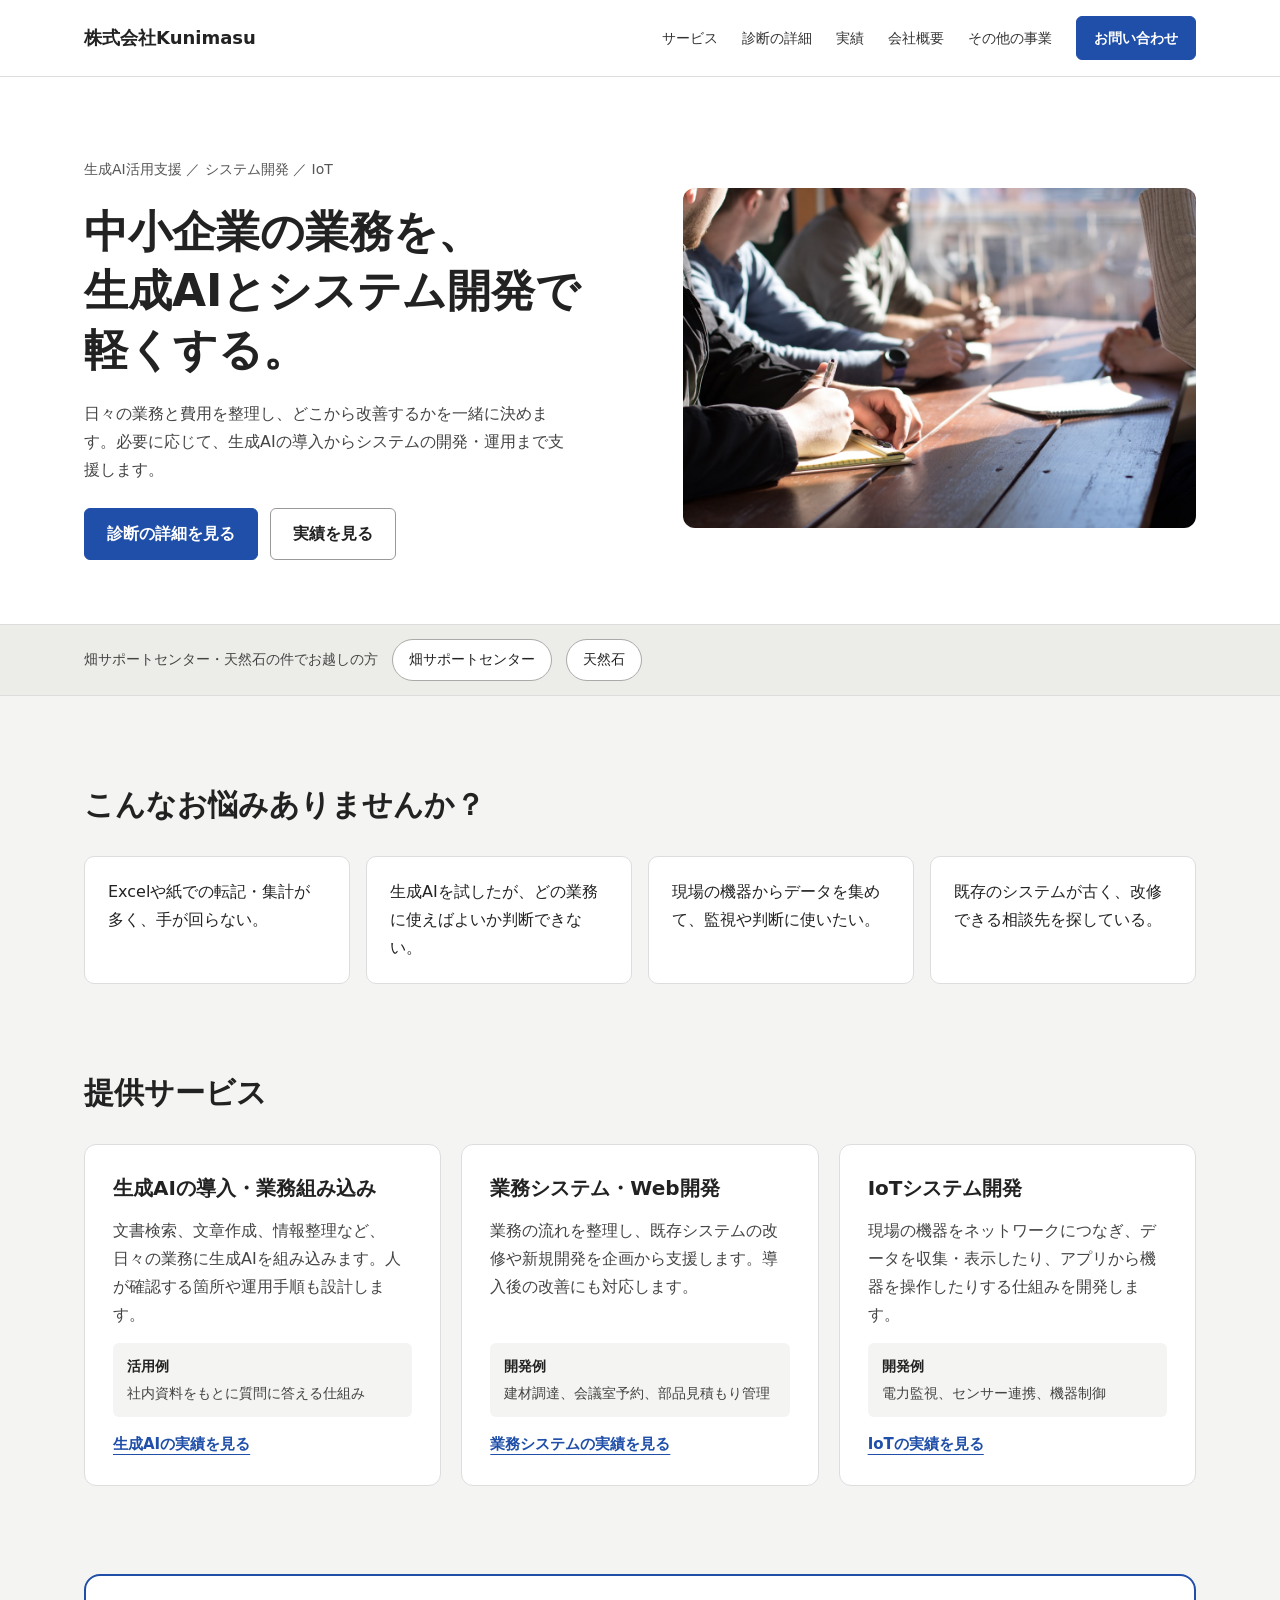
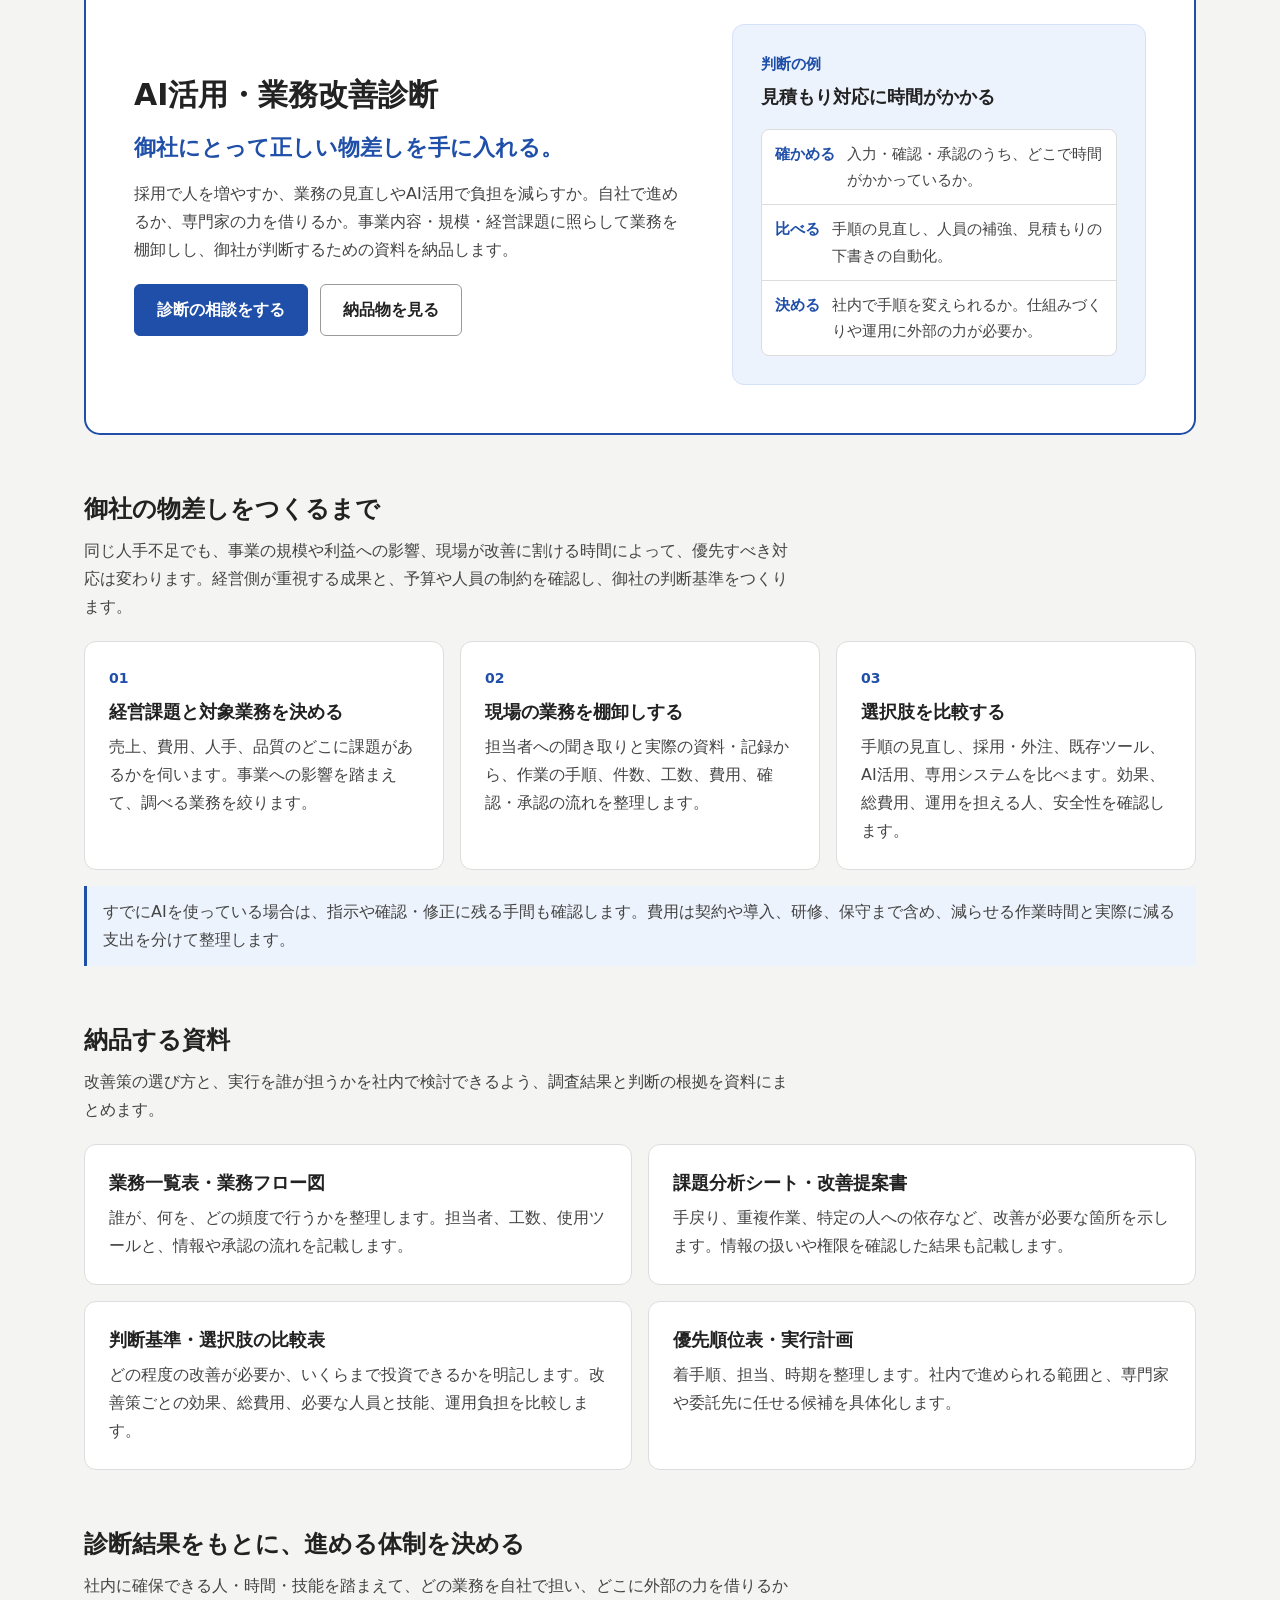
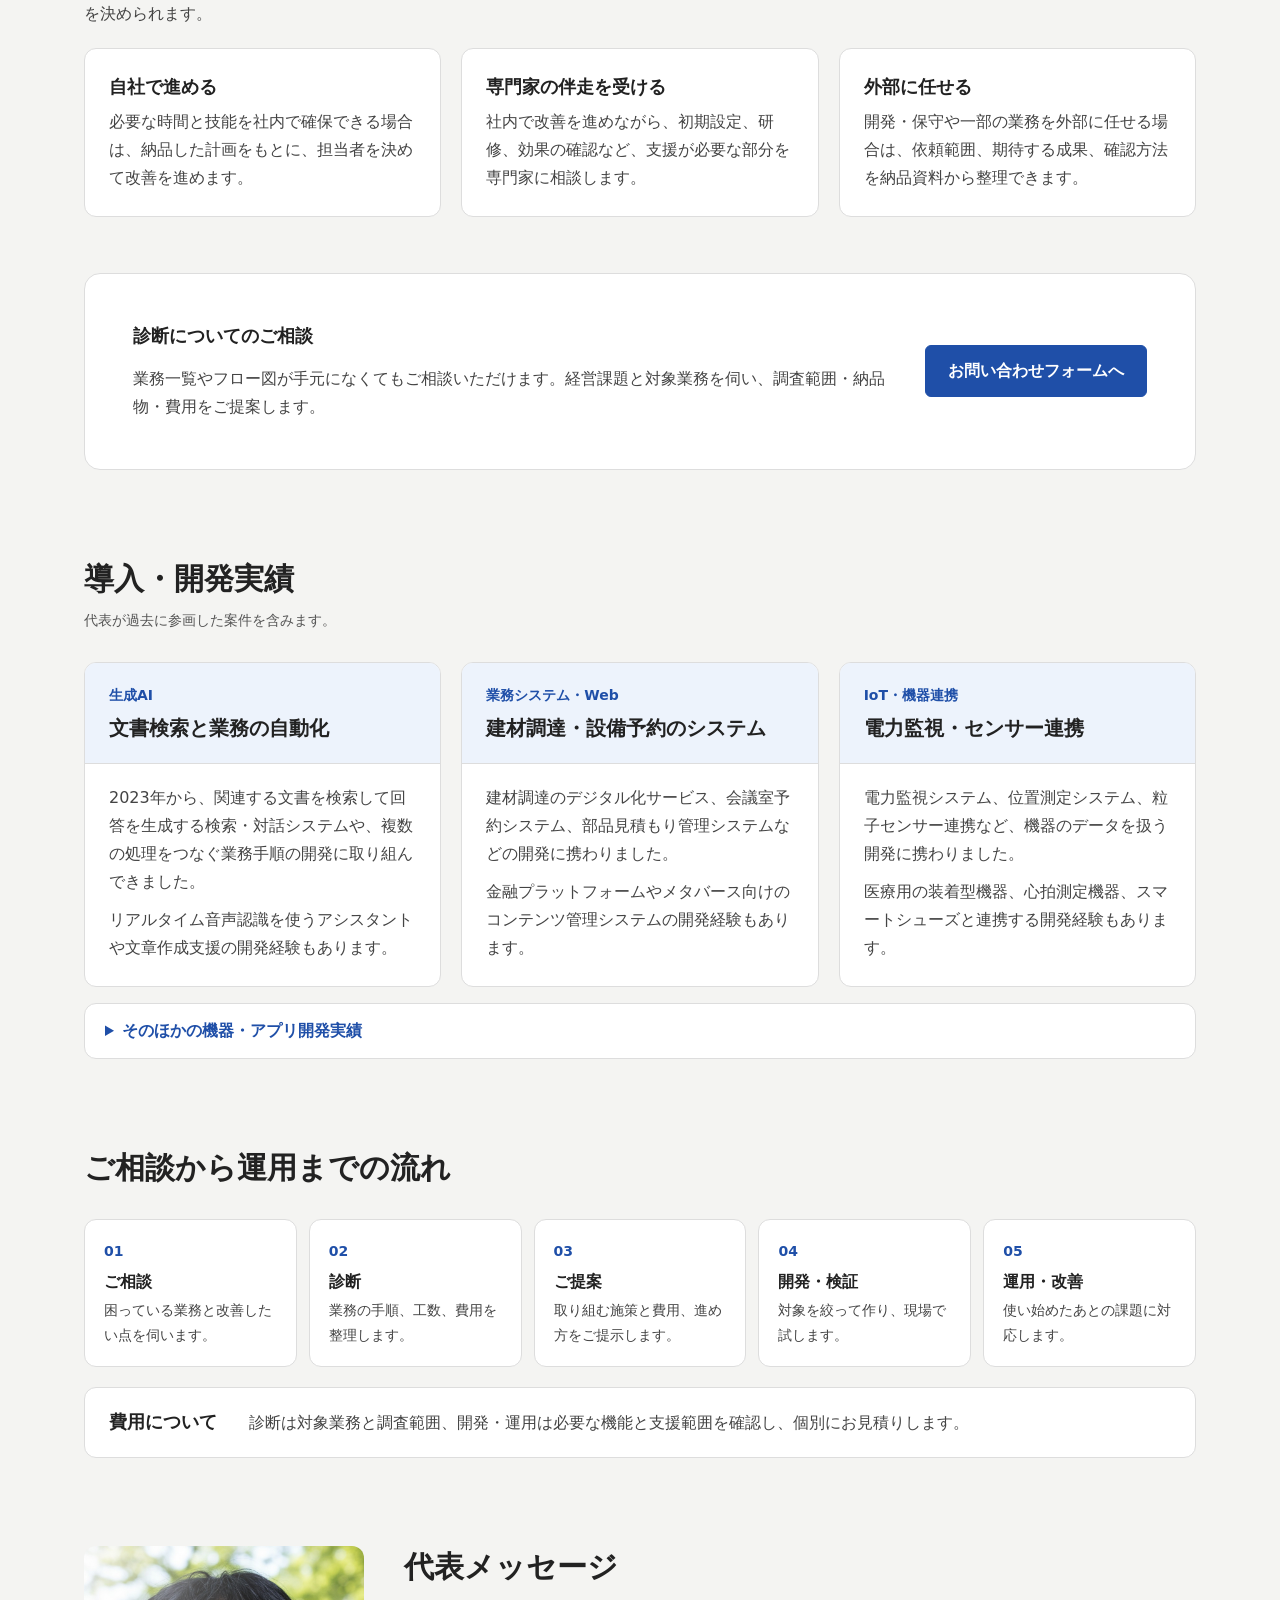
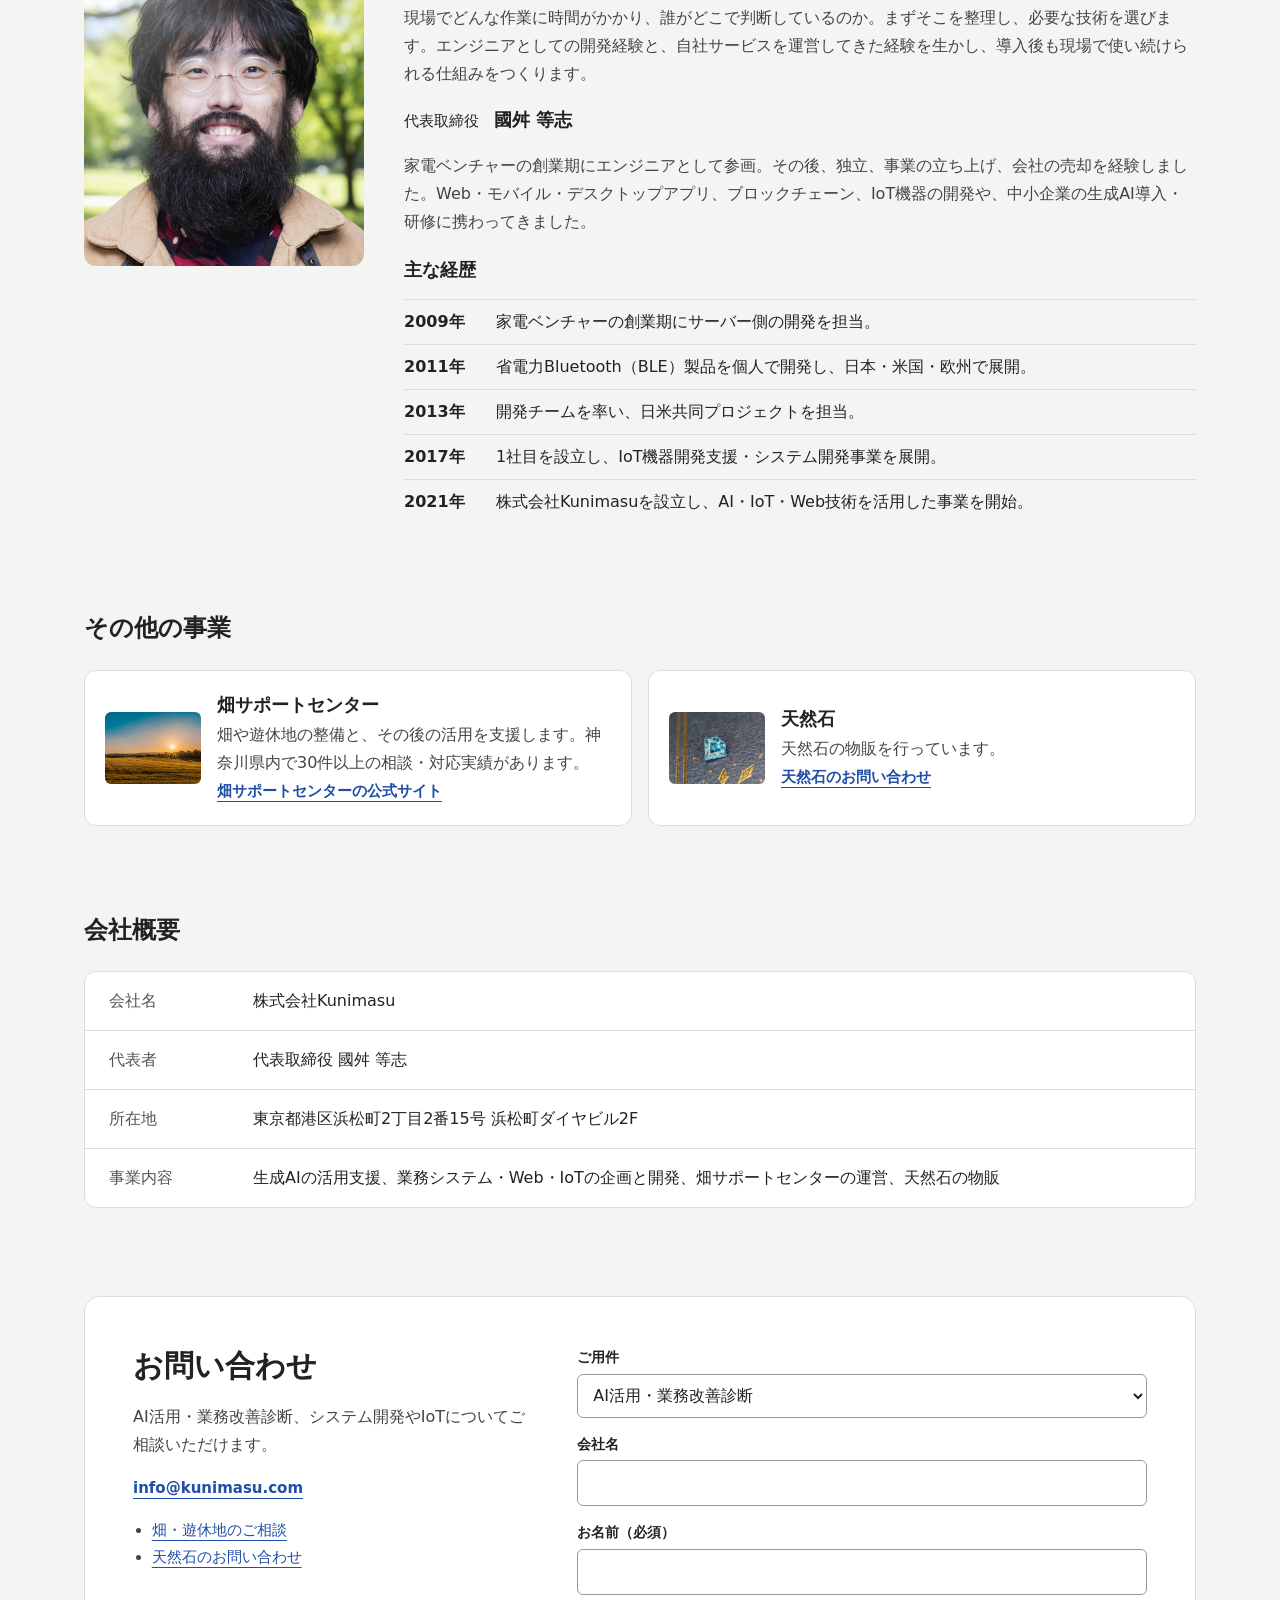
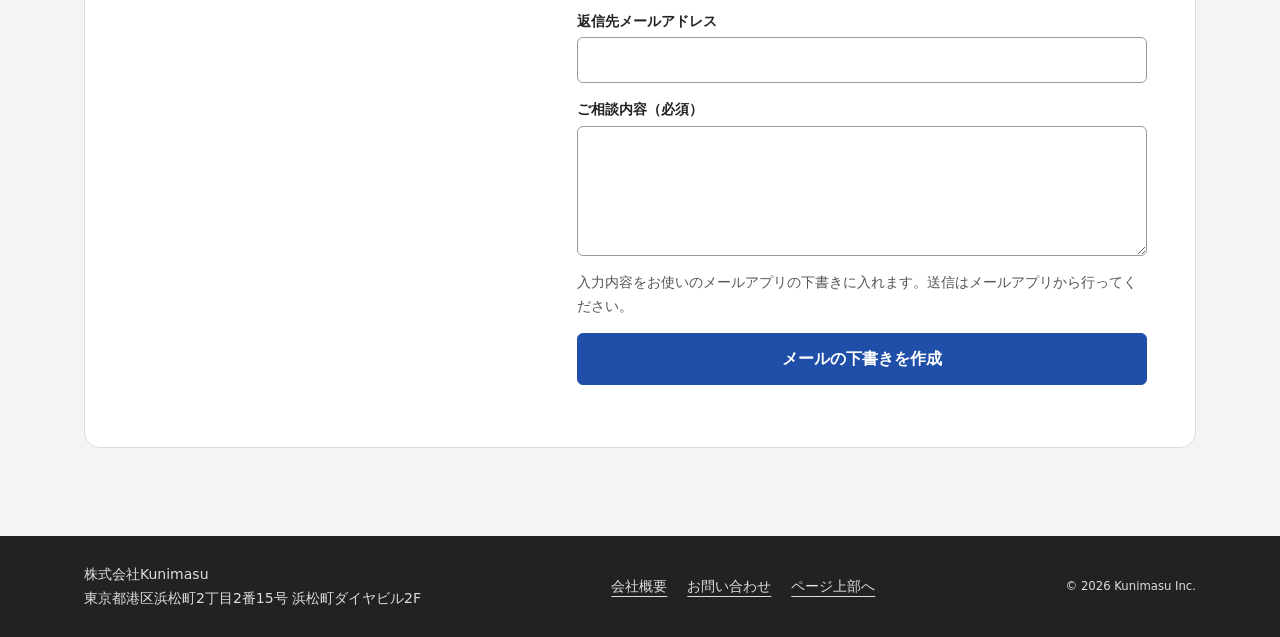
==== commit 3a2b52ff: "Add PicGem product thumbnail and clarify contact link" ====
--- a/index.html
+++ b/index.html
@@ -290,7 +290,8 @@
               <a class="home-text-link" href="https://hatakesupport.co.jp/">畑サポートセンターの公式サイト</a>
             </div>
           </article>
-          <article class="home-card home-other" id="stone">
+          <article class="home-card home-other home-other-with-image" id="stone">
+            <img src="assets/picgem-blue-zircon.jpg" width="384" height="384" alt="ブルージルコン" loading="lazy" decoding="async">
             <div>
               <h3>天然石</h3>
               <p>天然石の物販を行っています。</p>
@@ -344,7 +345,7 @@
           </form>
           <ul class="home-contact-routes">
             <li><a href="https://hatakesupport.co.jp/">畑・遊休地のご相談</a></li>
-            <li><a href="https://picgem.kunimasu.com/">天然石・その他のお問い合わせ</a></li>
+            <li><a href="https://picgem.kunimasu.com/">天然石のお問い合わせ</a></li>
           </ul>
         </div>
       </section>
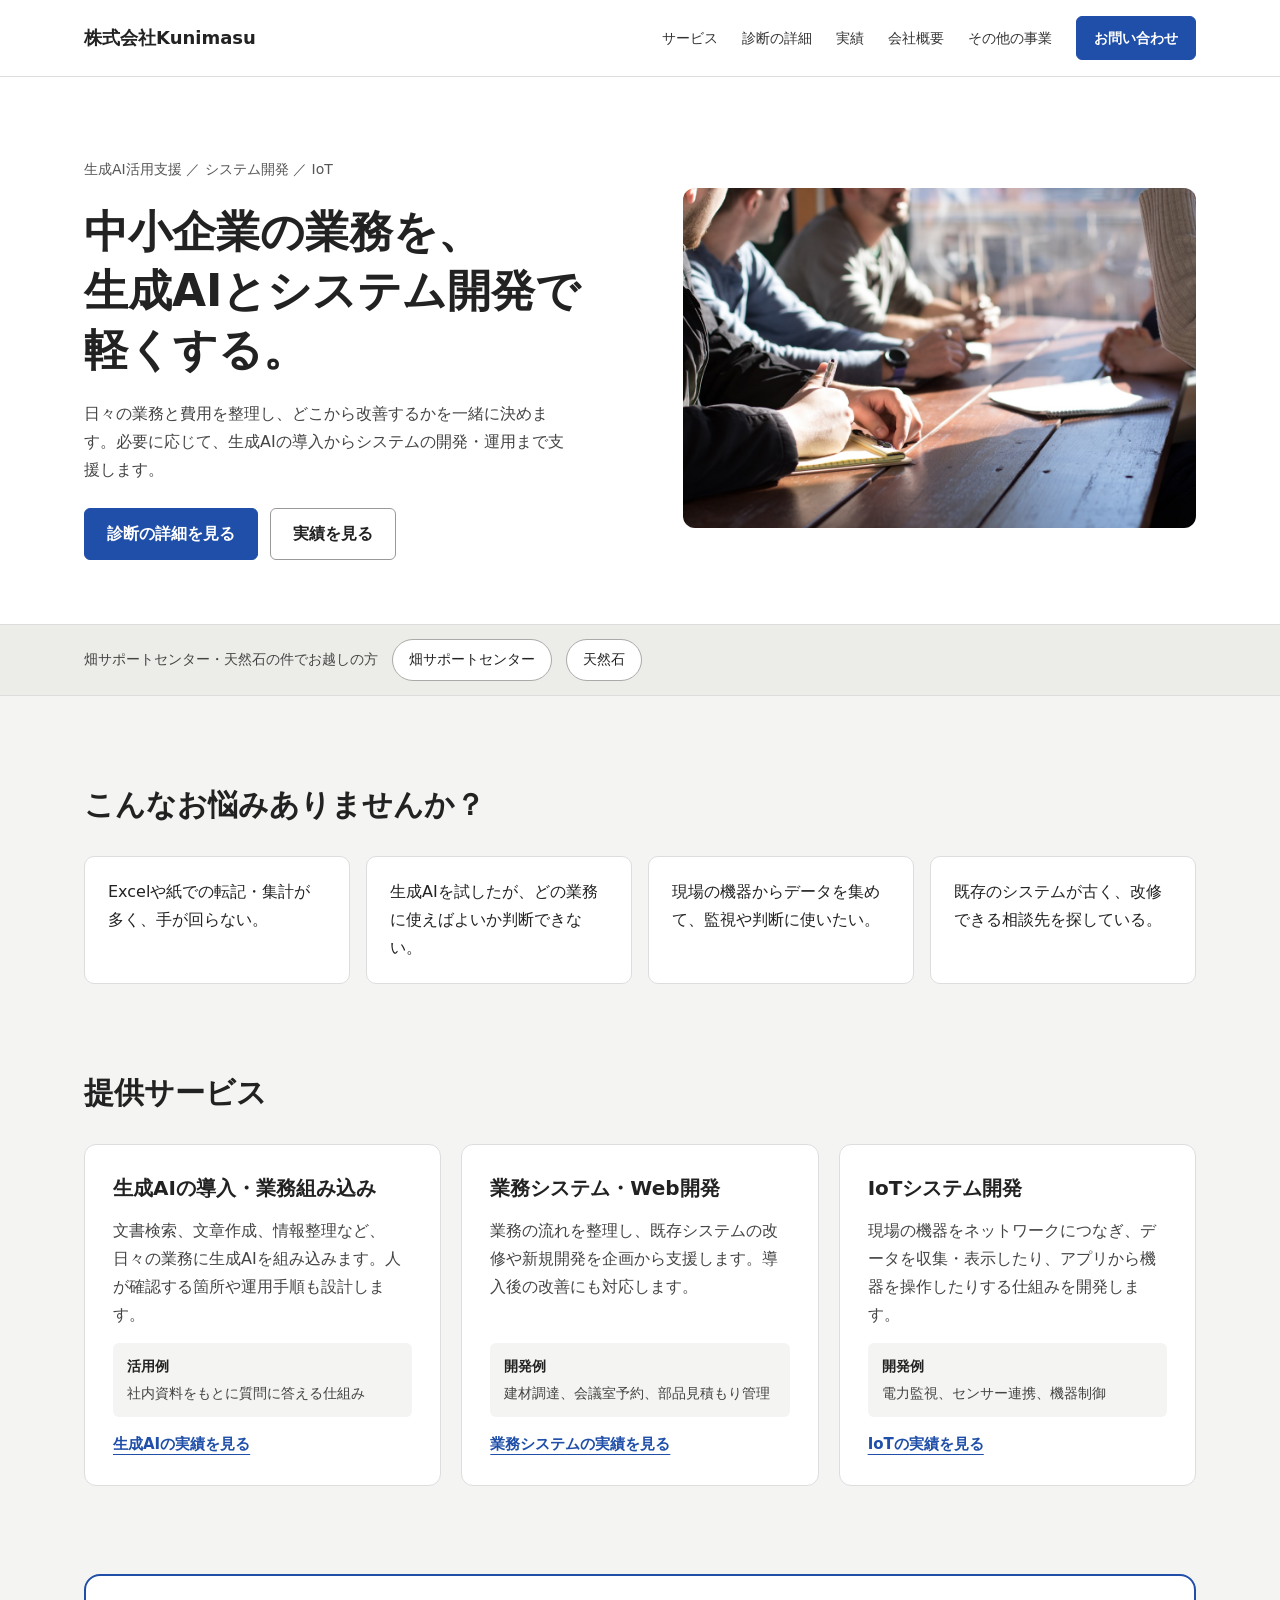
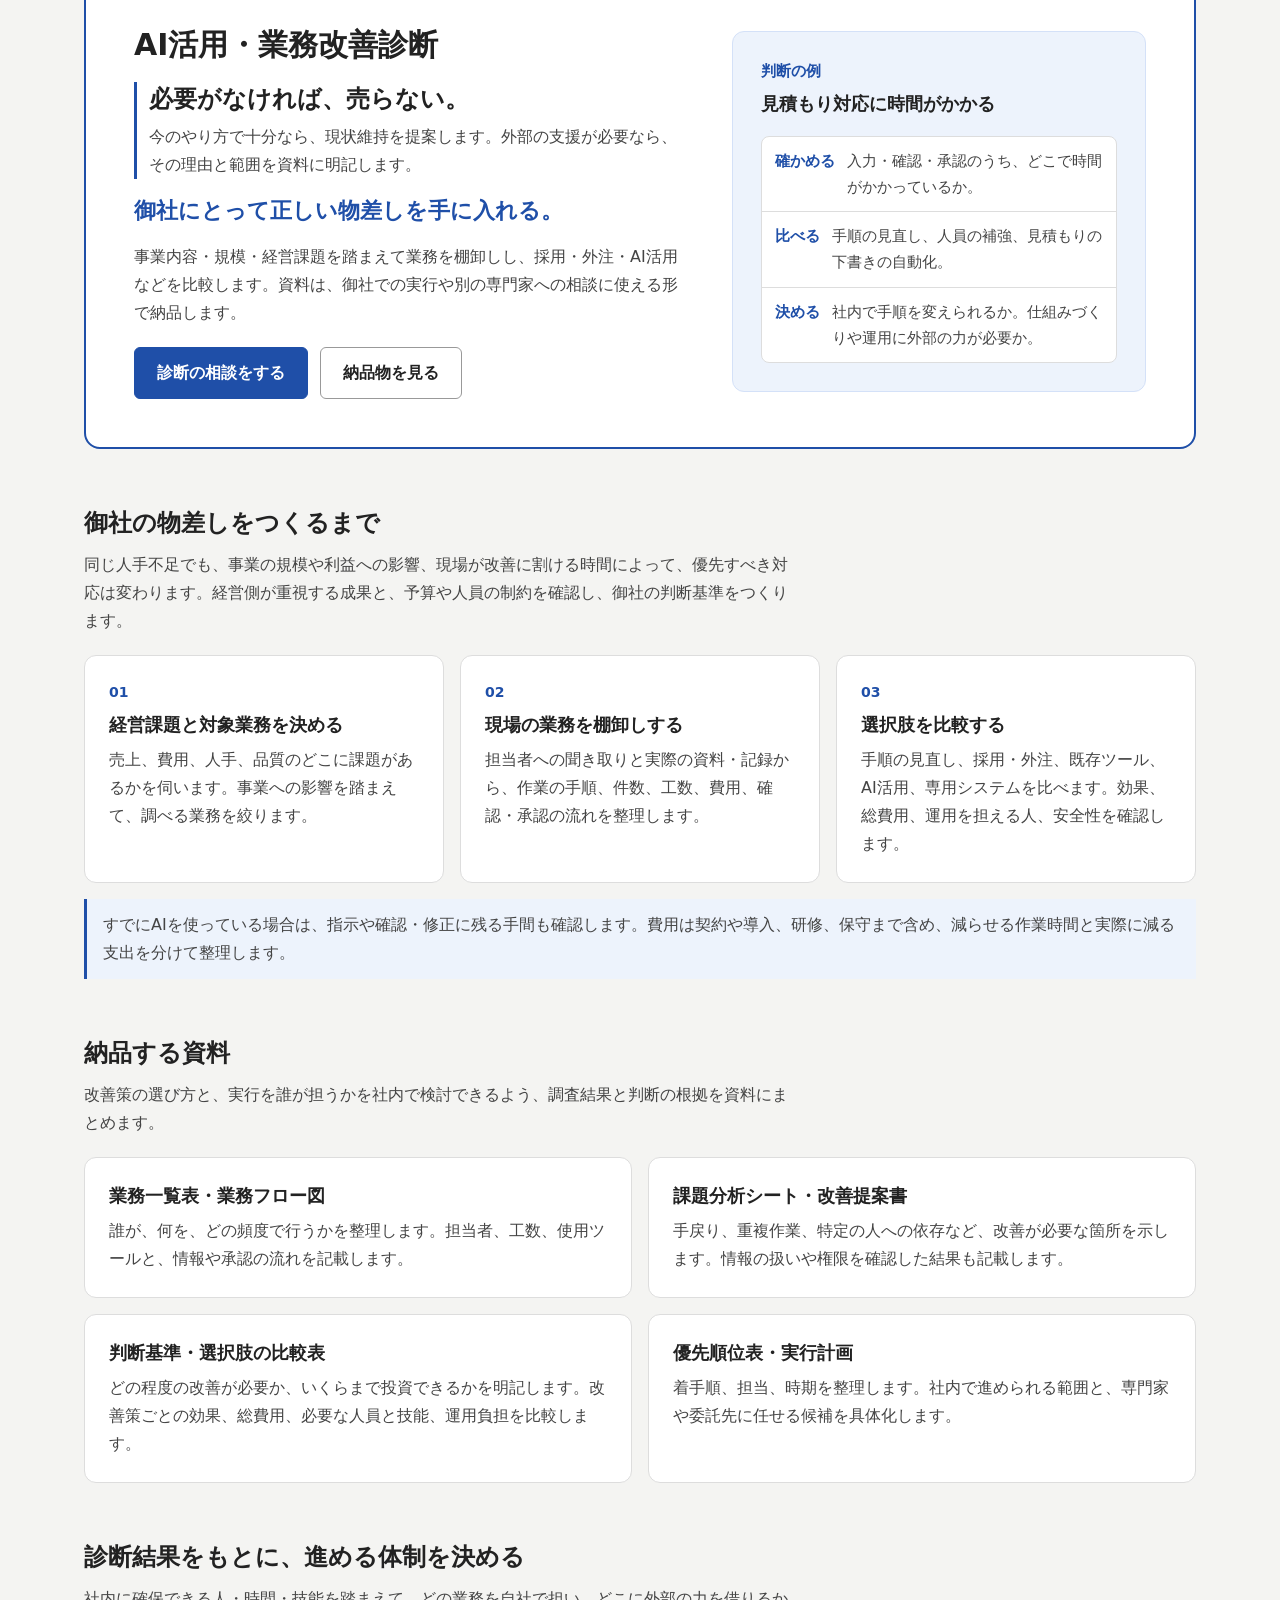
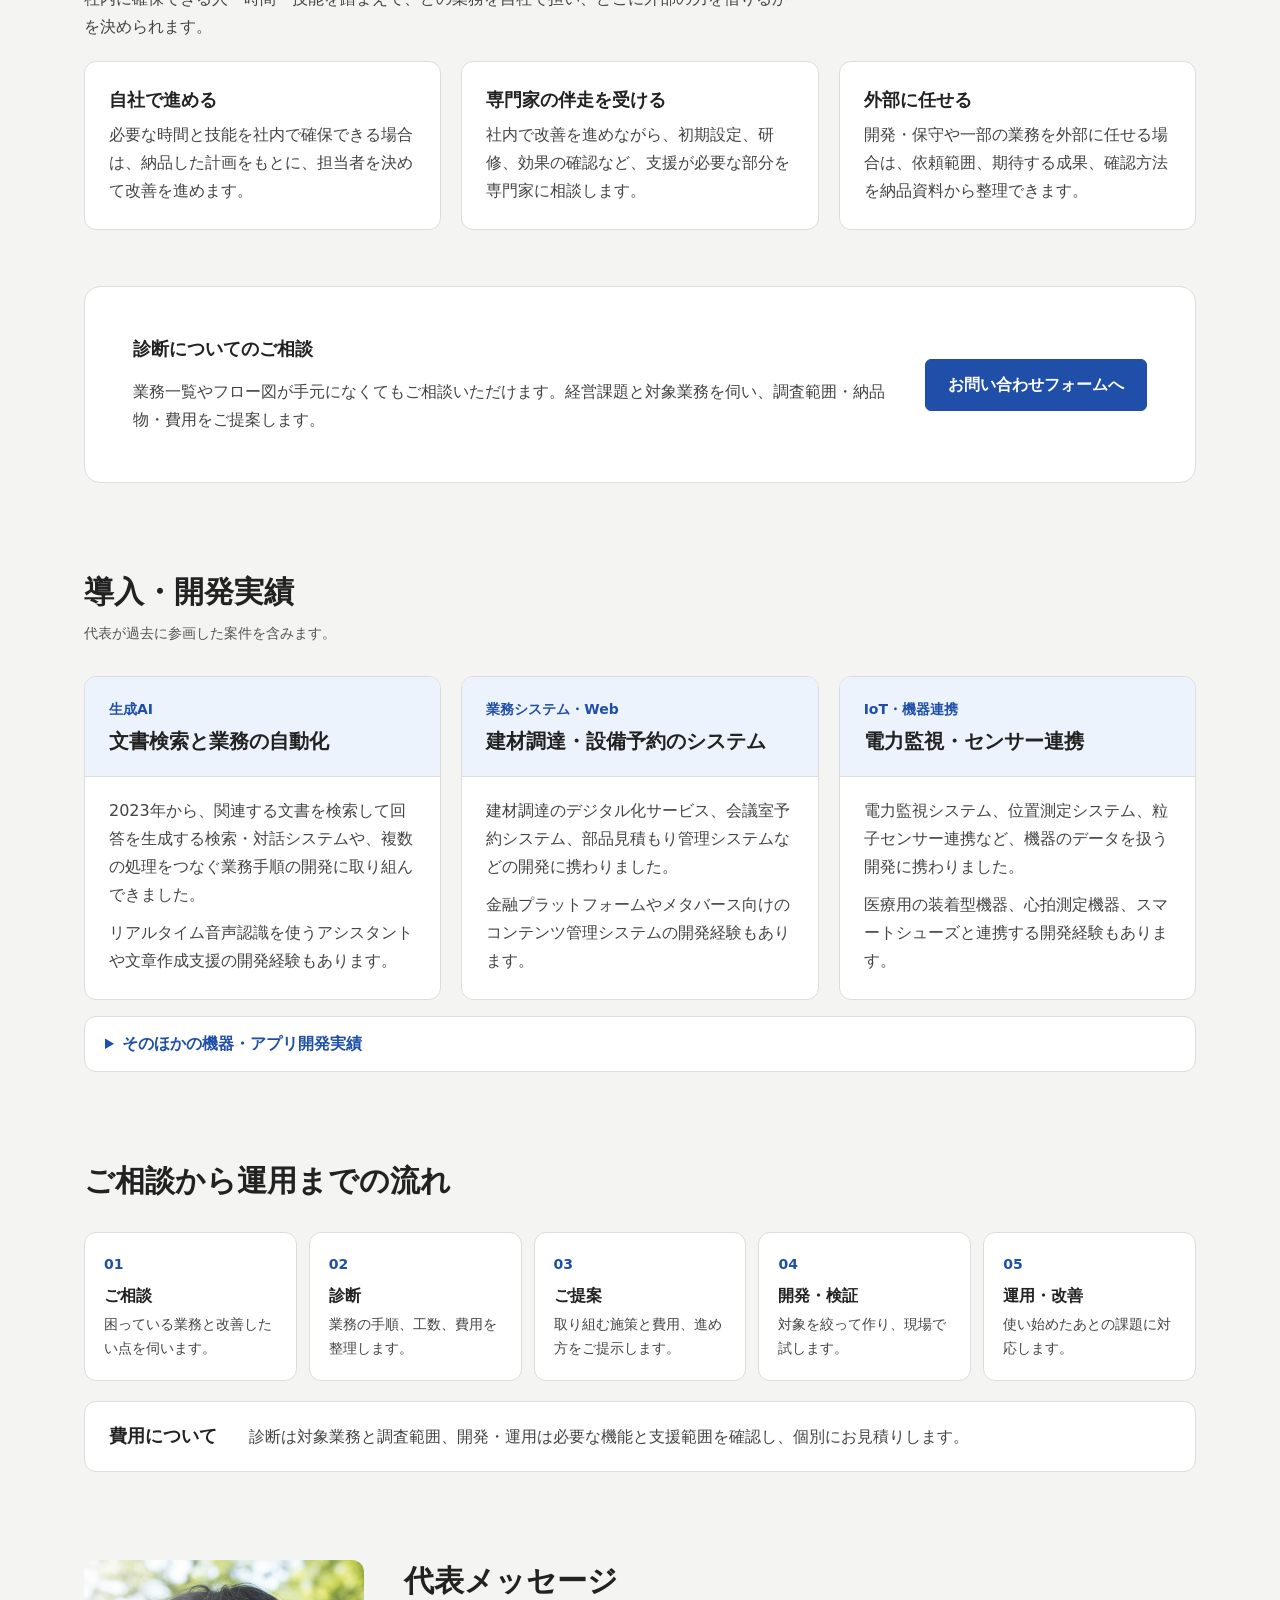
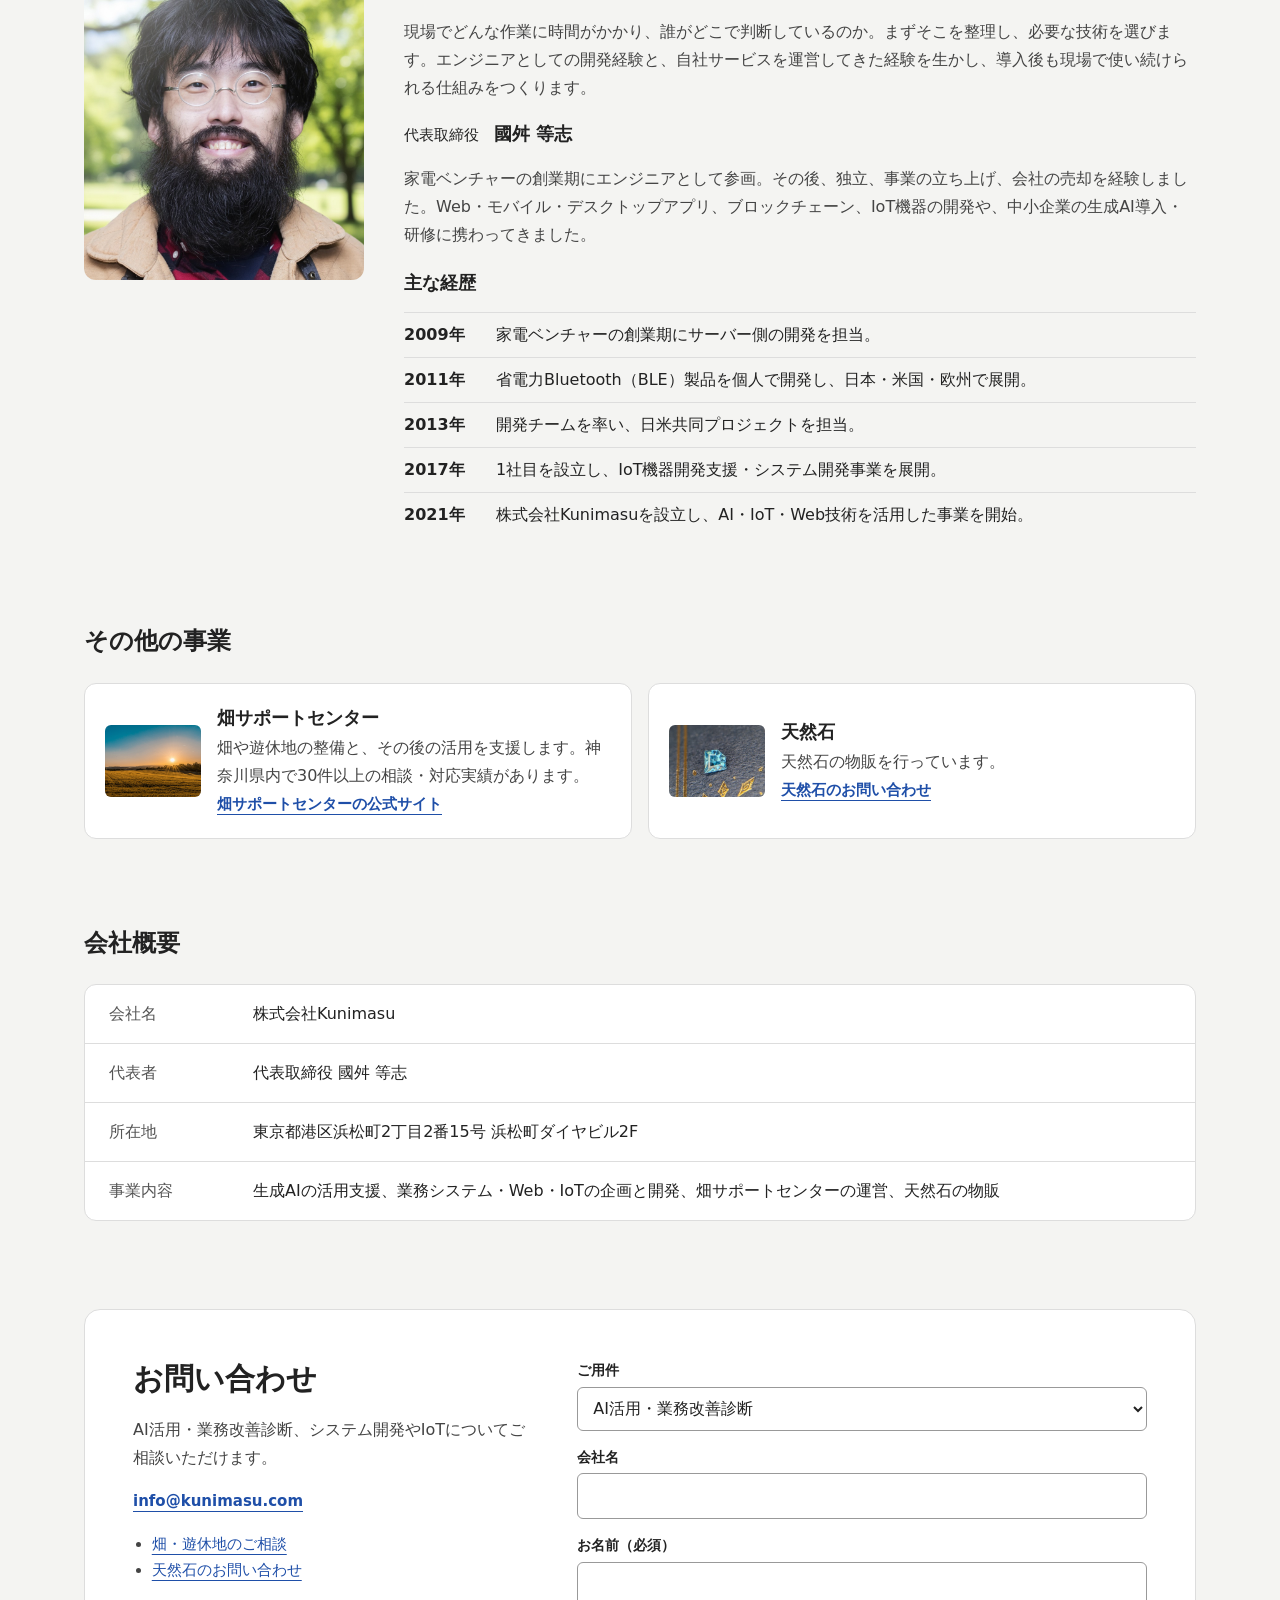
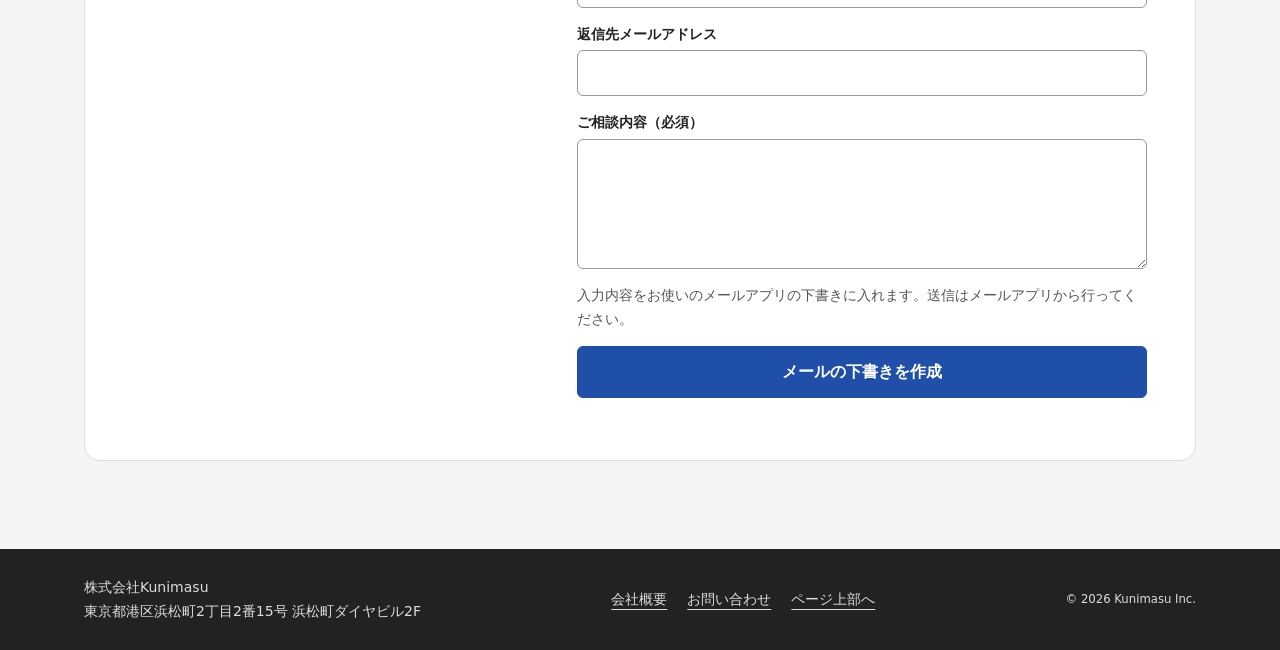
==== commit 88017471: "Lead diagnosis section with the customer-first sales promise" ====
--- a/index.html
+++ b/index.html
@@ -14,7 +14,7 @@
     <link rel="icon" type="image/x-icon" href="favicon.ico">
     <link rel="stylesheet" href="styles.css?v=20261112-1">
     <link rel="stylesheet" href="home.css?v=20261125-single">
-    <link rel="stylesheet" href="diagnosis.css">
+    <link rel="stylesheet" href="diagnosis.css?v=20261125-promise">
     <script src="home-contact.js" defer></script>
     <script src="home-menu.js" defer></script>
   </head>
@@ -101,8 +101,12 @@
         <div class="home-panel home-diagnosis" id="diagnosis" tabindex="-1">
           <div class="home-panel-copy">
             <h2 id="diagnosis-title">AI活用・業務改善診断</h2>
+            <div class="diagnosis-promise">
+              <h3><span>必要がなければ、</span><wbr><span>売らない。</span></h3>
+              <p>今のやり方で十分なら、現状維持を提案します。外部の支援が必要なら、その理由と範囲を資料に明記します。</p>
+            </div>
             <p class="diagnosis-statement"><span>御社にとって正しい</span><wbr><span>物差しを手に入れる。</span></p>
-            <p>採用で人を増やすか、業務の見直しやAI活用で負担を減らすか。自社で進めるか、専門家の力を借りるか。事業内容・規模・経営課題に照らして業務を棚卸しし、御社が判断するための資料を納品します。</p>
+            <p>事業内容・規模・経営課題を踏まえて業務を棚卸しし、採用・外注・AI活用などを比較します。資料は、御社での実行や別の専門家への相談に使える形で納品します。</p>
             <div class="home-actions diagnosis-actions">
               <a class="home-button" href="#contact">診断の相談をする</a>
               <a class="home-button home-button-secondary" href="#deliverables">納品物を見る</a>
--- a/diagnosis.css
+++ b/diagnosis.css
@@ -1,3 +1,15 @@
+.diagnosis-promise {
+  display: grid;
+  gap: 6px;
+  border-inline-start: 3px solid var(--home-accent);
+  padding-inline-start: 12px;
+}
+
+.diagnosis-promise h3 {
+  font-size: clamp(1.125rem, 2.2vw, 1.5rem);
+  line-height: 1.45;
+}
+
 .home-diagnosis .diagnosis-statement {
   color: var(--home-accent);
   font-size: clamp(1.125rem, 2vw, 1.375rem);
@@ -6,6 +18,7 @@
   text-wrap: balance;
 }
 
+.diagnosis-promise h3 span,
 .diagnosis-statement span {
   display: inline-block;
 }
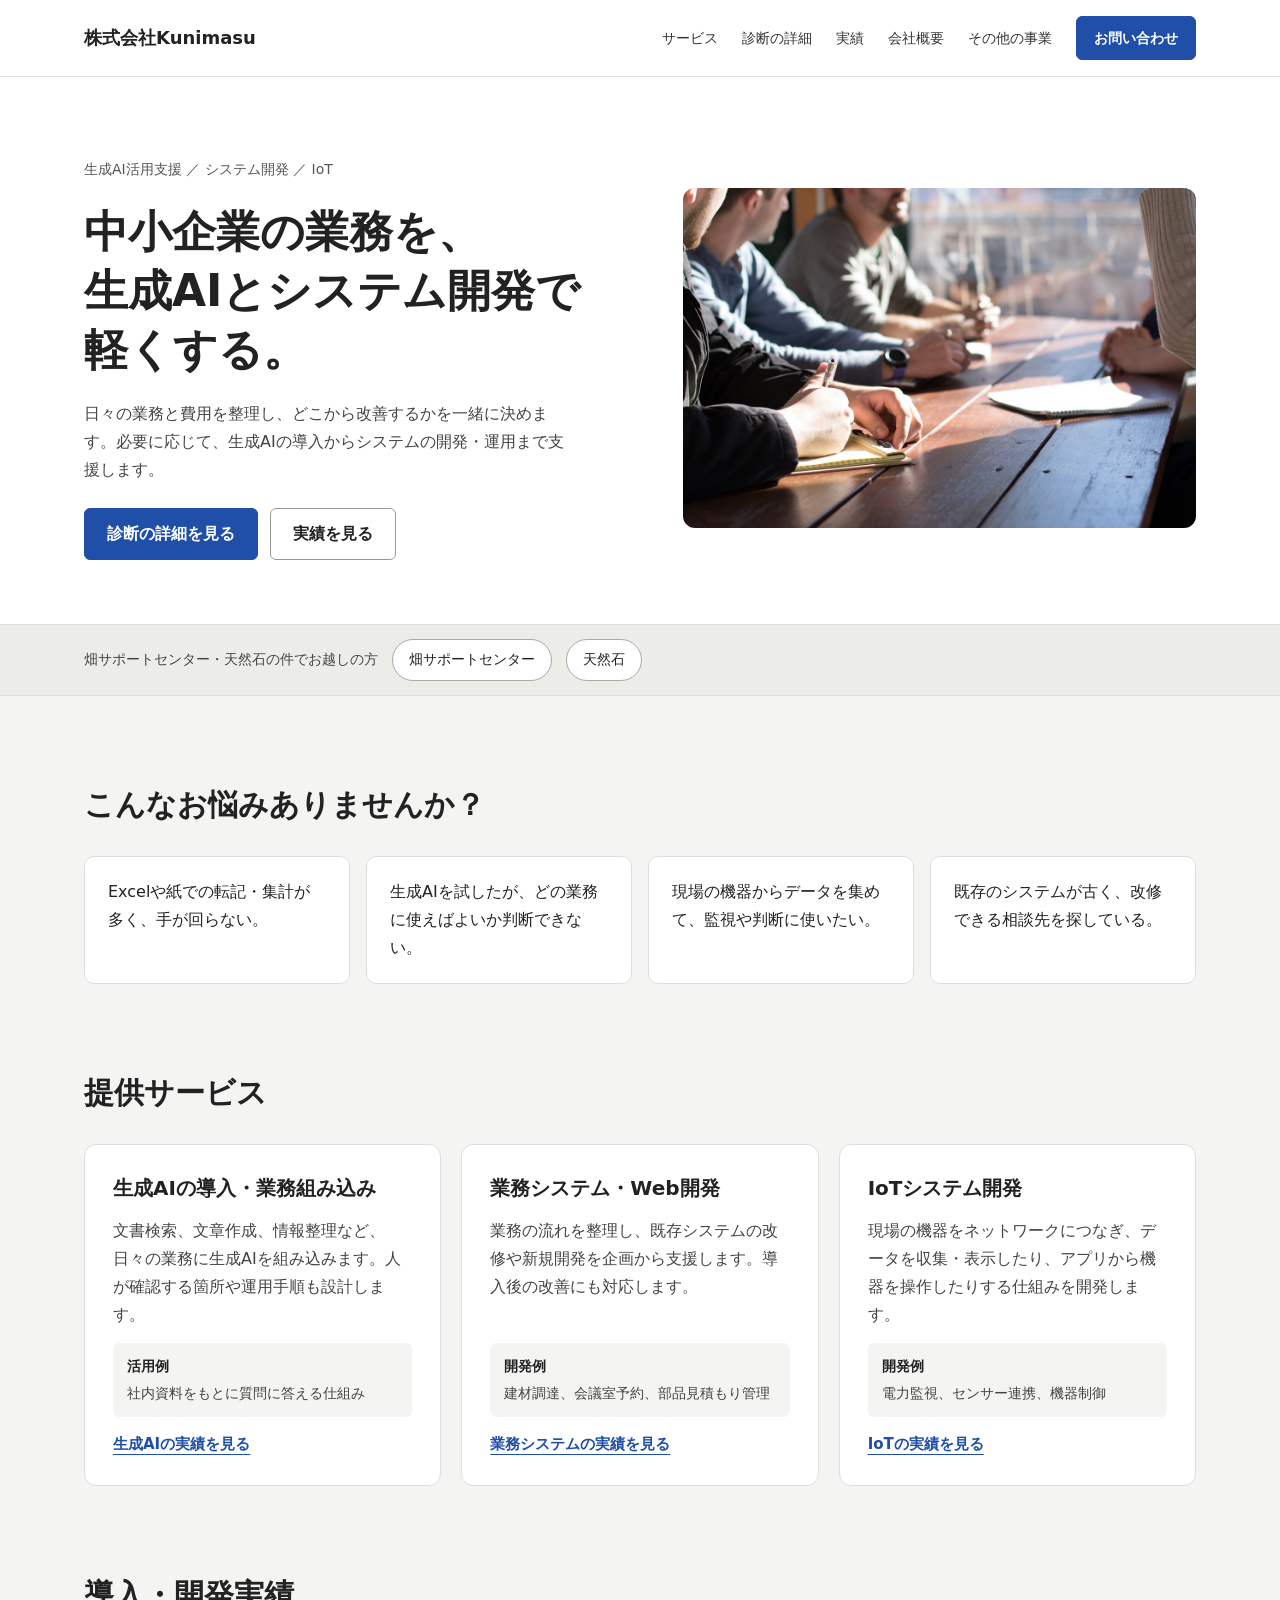
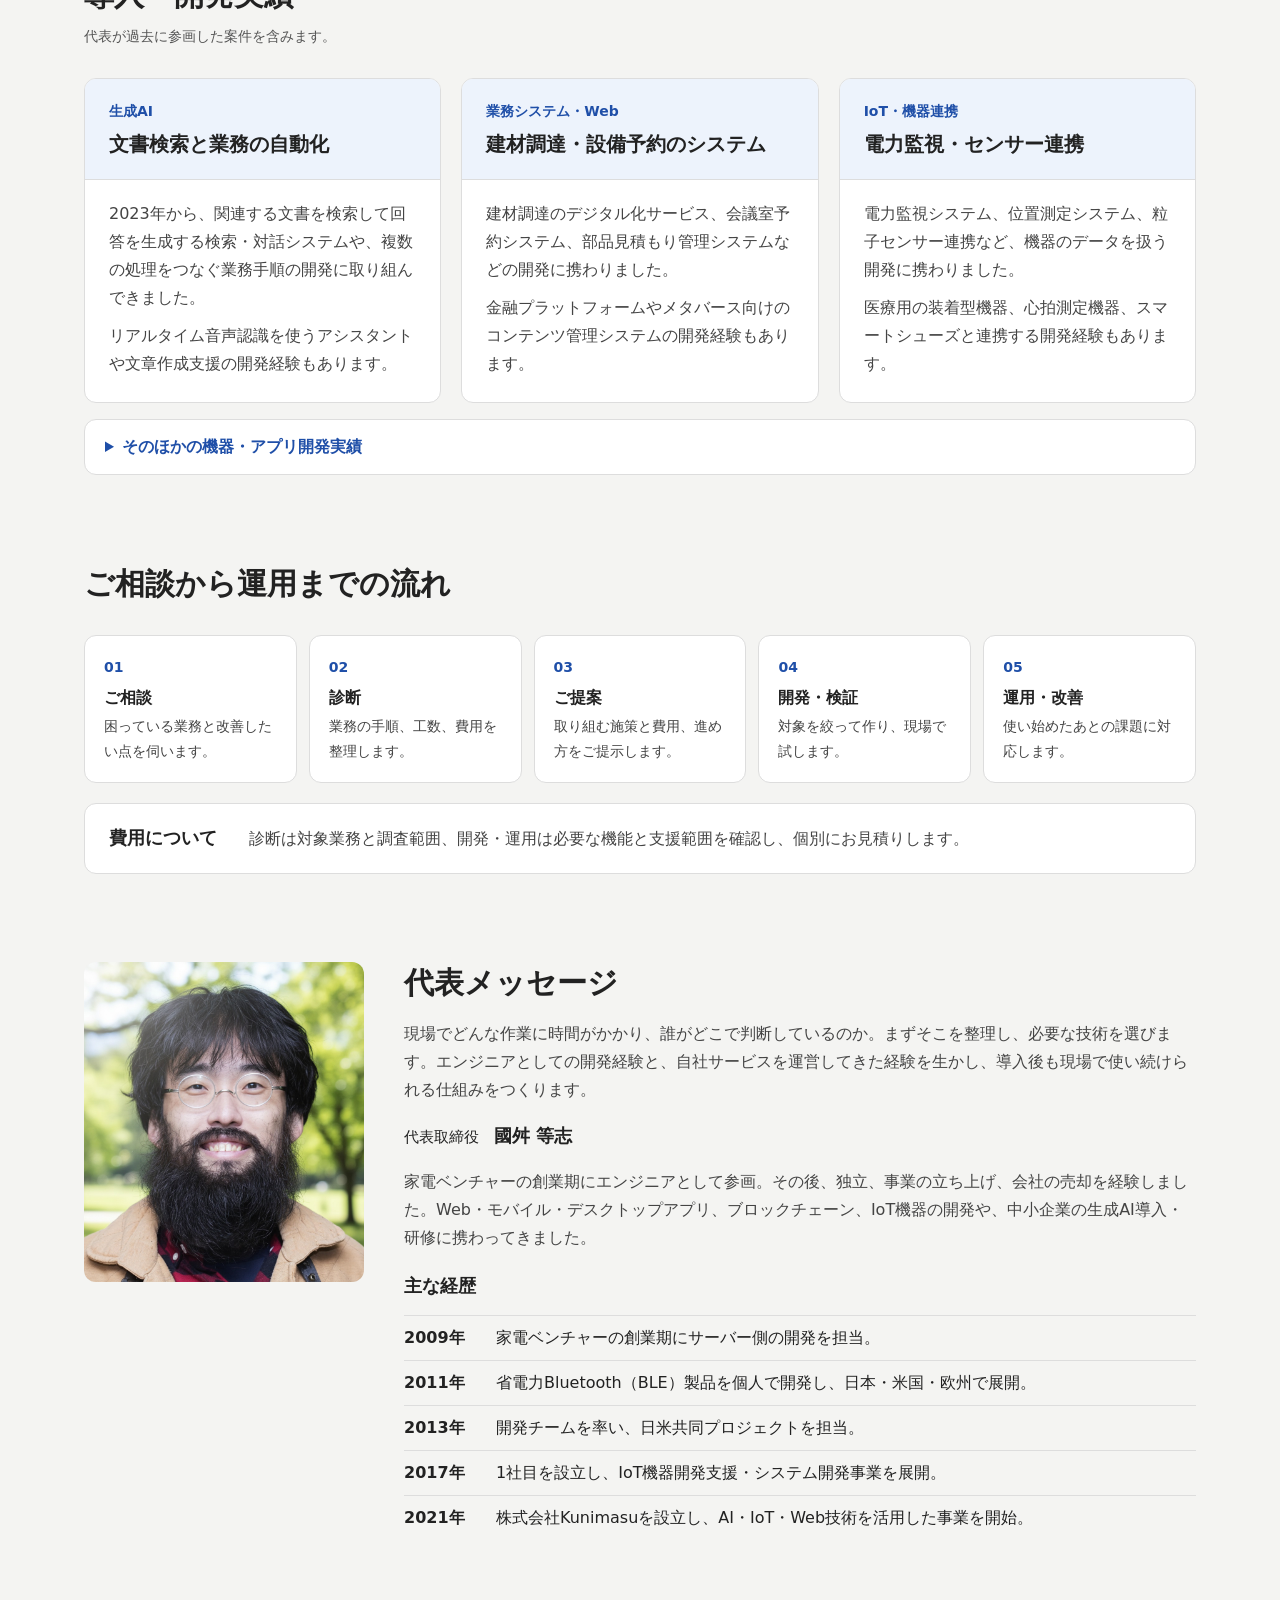
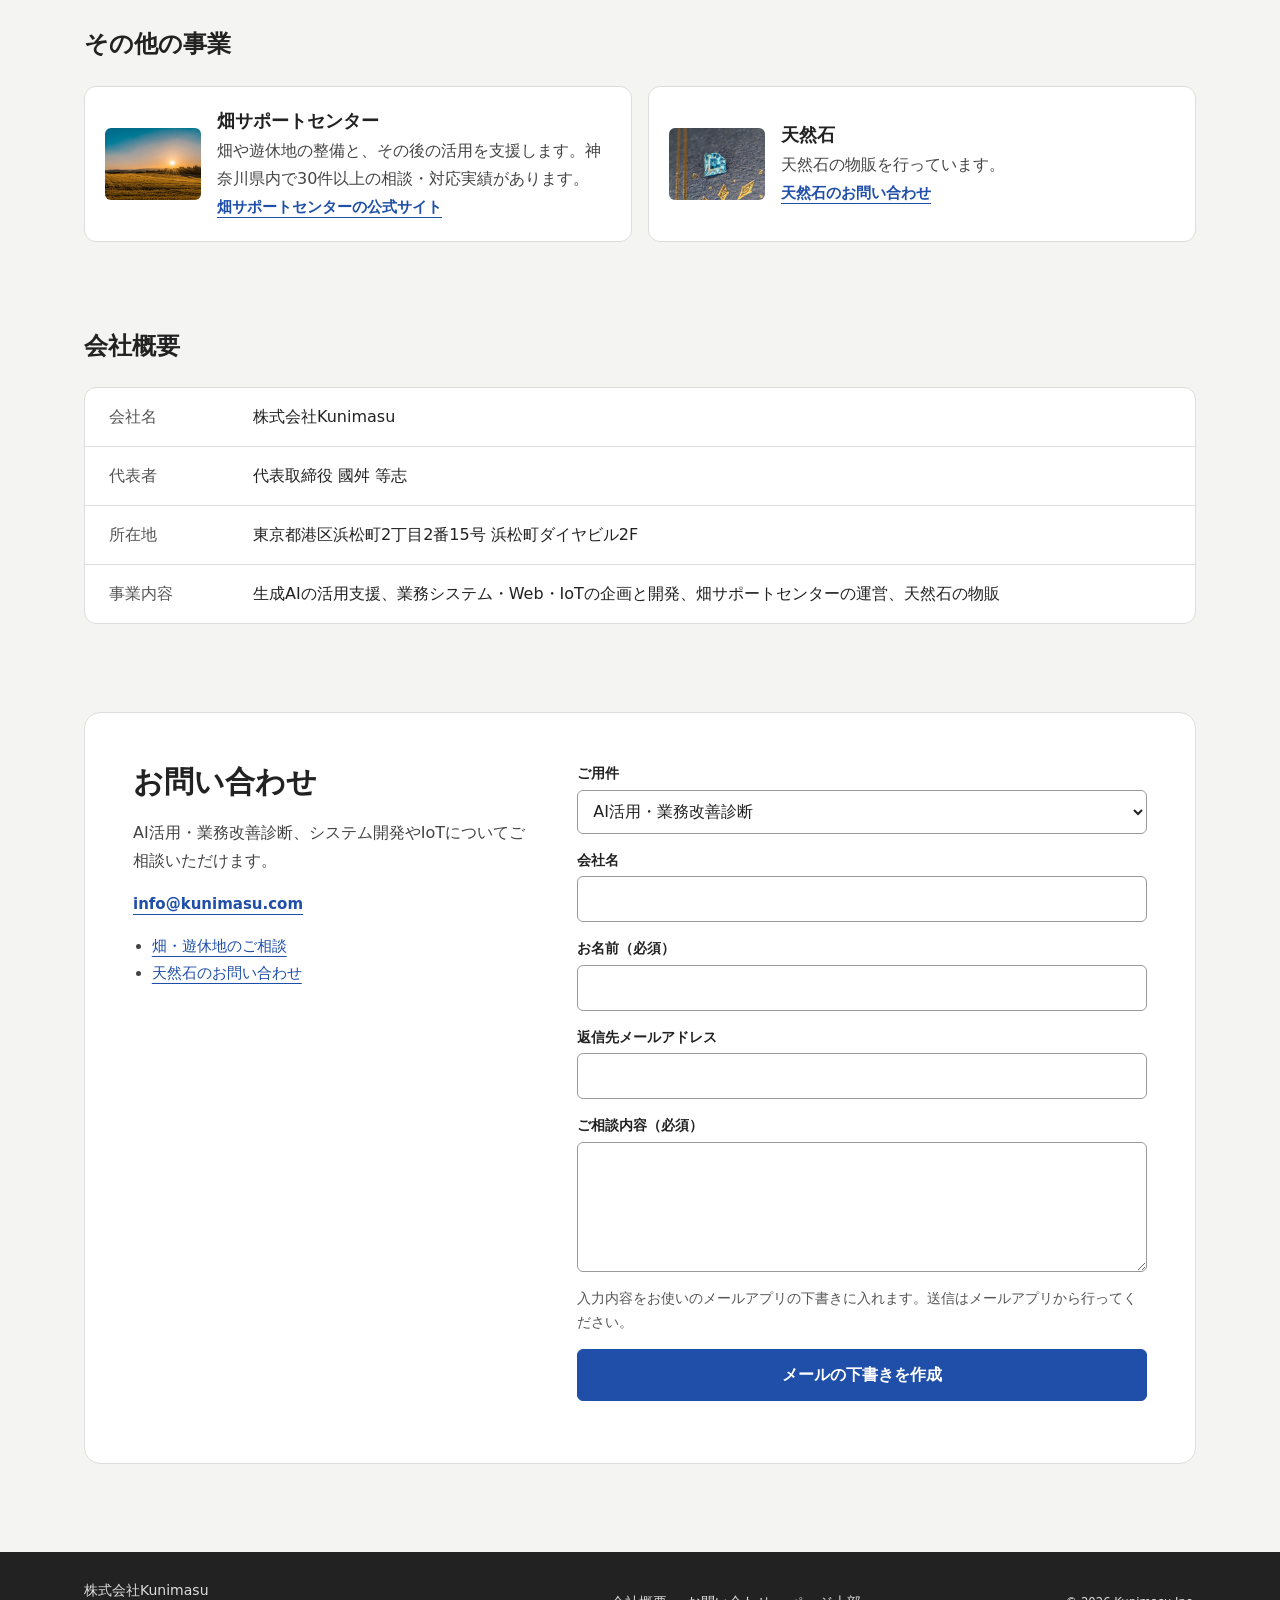
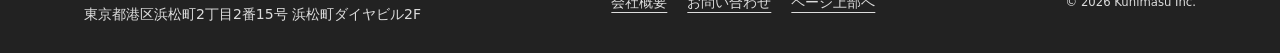
==== commit aacbeef7: "Move AI diagnosis back to its own page" ====
--- a/index.html
+++ b/index.html
@@ -13,8 +13,7 @@
     <link rel="canonical" href="https://kunimasu.com/">
     <link rel="icon" type="image/x-icon" href="favicon.ico">
     <link rel="stylesheet" href="styles.css?v=20261112-1">
-    <link rel="stylesheet" href="home.css?v=20261125-single">
-    <link rel="stylesheet" href="diagnosis.css?v=20261125-promise">
+    <link rel="stylesheet" href="home.css?v=20261125-split">
     <script src="home-contact.js" defer></script>
     <script src="home-menu.js" defer></script>
   </head>
@@ -26,7 +25,7 @@
         <button class="home-menu-button" type="button" aria-controls="home-nav" aria-expanded="false" hidden>メニュー</button>
         <nav class="home-nav" id="home-nav" aria-label="メインメニュー">
           <a href="#service">サービス</a>
-          <a href="#diagnosis">診断の詳細</a>
+          <a href="ai-diagnosis/">診断の詳細</a>
           <a href="#works">実績</a>
           <a href="#company">会社概要</a>
           <a href="#other">その他の事業</a>
@@ -36,7 +35,7 @@
     </header>
 
     <main id="main" tabindex="-1">
-      <section class="home-hero" aria-labelledby="hero-title">
+      <section class="home-hero" id="diagnosis" aria-labelledby="hero-title">
         <div class="home-shell home-hero-inner">
           <div class="home-hero-copy">
             <p class="home-eyebrow">生成AI活用支援 ／ システム開発 ／ IoT</p>
@@ -47,7 +46,7 @@
             </h1>
             <p>日々の業務と費用を整理し、どこから改善するかを一緒に決めます。必要に応じて、生成AIの導入からシステムの開発・運用まで支援します。</p>
             <div class="home-actions">
-              <a class="home-button" href="#diagnosis">診断の詳細を見る</a>
+              <a class="home-button" href="ai-diagnosis/">診断の詳細を見る</a>
               <a class="home-button home-button-secondary" href="#works">実績を見る</a>
             </div>
           </div>
@@ -94,111 +93,6 @@
             <p class="home-example"><strong>開発例</strong> 電力監視、センサー連携、機器制御</p>
             <a class="home-text-link" href="#work-iot">IoTの実績を見る</a>
           </article>
-        </div>
-      </section>
-
-      <section class="home-shell home-section" aria-labelledby="diagnosis-title">
-        <div class="home-panel home-diagnosis" id="diagnosis" tabindex="-1">
-          <div class="home-panel-copy">
-            <h2 id="diagnosis-title">AI活用・業務改善診断</h2>
-            <div class="diagnosis-promise">
-              <h3><span>必要がなければ、</span><wbr><span>売らない。</span></h3>
-              <p>今のやり方で十分なら、現状維持を提案します。外部の支援が必要なら、その理由と範囲を資料に明記します。</p>
-            </div>
-            <p class="diagnosis-statement"><span>御社にとって正しい</span><wbr><span>物差しを手に入れる。</span></p>
-            <p>事業内容・規模・経営課題を踏まえて業務を棚卸しし、採用・外注・AI活用などを比較します。資料は、御社での実行や別の専門家への相談に使える形で納品します。</p>
-            <div class="home-actions diagnosis-actions">
-              <a class="home-button" href="#contact">診断の相談をする</a>
-              <a class="home-button home-button-secondary" href="#deliverables">納品物を見る</a>
-            </div>
-          </div>
-          <aside class="home-card diagnosis-example" aria-labelledby="diagnosis-example-title">
-            <h3 id="diagnosis-example-title">判断の例</h3>
-            <p class="diagnosis-example-subject">見積もり対応に時間がかかる</p>
-            <dl>
-              <div><dt>確かめる</dt><dd>入力・確認・承認のうち、どこで時間がかかっているか。</dd></div>
-              <div><dt>比べる</dt><dd>手順の見直し、人員の補強、見積もりの下書きの自動化。</dd></div>
-              <div><dt>決める</dt><dd>社内で手順を変えられるか。仕組みづくりや運用に外部の力が必要か。</dd></div>
-            </dl>
-          </aside>
-        </div>
-
-        <div class="diagnosis-details">
-          <section aria-labelledby="diagnosis-process-title">
-            <div class="diagnosis-section-heading">
-              <h3 id="diagnosis-process-title">御社の物差しをつくるまで</h3>
-              <p>同じ人手不足でも、事業の規模や利益への影響、現場が改善に割ける時間によって、優先すべき対応は変わります。経営側が重視する成果と、予算や人員の制約を確認し、御社の判断基準をつくります。</p>
-            </div>
-            <ol class="home-grid home-steps diagnosis-steps" role="list">
-              <li class="home-card">
-                <h4>経営課題と対象業務を決める</h4>
-                <p>売上、費用、人手、品質のどこに課題があるかを伺います。事業への影響を踏まえて、調べる業務を絞ります。</p>
-              </li>
-              <li class="home-card">
-                <h4>現場の業務を棚卸しする</h4>
-                <p>担当者への聞き取りと実際の資料・記録から、作業の手順、件数、工数、費用、確認・承認の流れを整理します。</p>
-              </li>
-              <li class="home-card">
-                <h4>選択肢を比較する</h4>
-                <p>手順の見直し、採用・外注、既存ツール、AI活用、専用システムを比べます。効果、総費用、運用を担える人、安全性を確認します。</p>
-              </li>
-            </ol>
-            <p class="diagnosis-note">すでにAIを使っている場合は、指示や確認・修正に残る手間も確認します。費用は契約や導入、研修、保守まで含め、減らせる作業時間と実際に減る支出を分けて整理します。</p>
-          </section>
-
-          <section id="deliverables" aria-labelledby="diagnosis-deliverables-title">
-            <div class="diagnosis-section-heading">
-              <h3 id="diagnosis-deliverables-title">納品する資料</h3>
-              <p>改善策の選び方と、実行を誰が担うかを社内で検討できるよう、調査結果と判断の根拠を資料にまとめます。</p>
-            </div>
-            <div class="home-grid home-grid-two diagnosis-documents">
-              <article class="home-card diagnosis-document">
-                <h4>業務一覧表・業務フロー図</h4>
-                <p>誰が、何を、どの頻度で行うかを整理します。担当者、工数、使用ツールと、情報や承認の流れを記載します。</p>
-              </article>
-              <article class="home-card diagnosis-document">
-                <h4>課題分析シート・改善提案書</h4>
-                <p>手戻り、重複作業、特定の人への依存など、改善が必要な箇所を示します。情報の扱いや権限を確認した結果も記載します。</p>
-              </article>
-              <article class="home-card diagnosis-document">
-                <h4>判断基準・選択肢の比較表</h4>
-                <p>どの程度の改善が必要か、いくらまで投資できるかを明記します。改善策ごとの効果、総費用、必要な人員と技能、運用負担を比較します。</p>
-              </article>
-              <article class="home-card diagnosis-document">
-                <h4>優先順位表・実行計画</h4>
-                <p>着手順、担当、時期を整理します。社内で進められる範囲と、専門家や委託先に任せる候補を具体化します。</p>
-              </article>
-            </div>
-          </section>
-
-          <section aria-labelledby="diagnosis-ownership-title">
-            <div class="diagnosis-section-heading">
-              <h3 id="diagnosis-ownership-title">診断結果をもとに、進める体制を決める</h3>
-              <p>社内に確保できる人・時間・技能を踏まえて、どの業務を自社で担い、どこに外部の力を借りるかを決められます。</p>
-            </div>
-            <div class="home-grid home-grid-three">
-              <article class="home-card diagnosis-document">
-                <h4>自社で進める</h4>
-                <p>必要な時間と技能を社内で確保できる場合は、納品した計画をもとに、担当者を決めて改善を進めます。</p>
-              </article>
-              <article class="home-card diagnosis-document">
-                <h4>専門家の伴走を受ける</h4>
-                <p>社内で改善を進めながら、初期設定、研修、効果の確認など、支援が必要な部分を専門家に相談します。</p>
-              </article>
-              <article class="home-card diagnosis-document">
-                <h4>外部に任せる</h4>
-                <p>開発・保守や一部の業務を外部に任せる場合は、依頼範囲、期待する成果、確認方法を納品資料から整理できます。</p>
-              </article>
-            </div>
-          </section>
-
-          <div class="home-panel diagnosis-contact-panel">
-            <div class="home-panel-copy">
-              <h3>診断についてのご相談</h3>
-              <p>業務一覧やフロー図が手元になくてもご相談いただけます。経営課題と対象業務を伺い、調査範囲・納品物・費用をご提案します。</p>
-            </div>
-            <a class="home-button" href="#contact">お問い合わせフォームへ</a>
-          </div>
         </div>
       </section>
 
--- a/home.css
+++ b/home.css
@@ -336,12 +336,6 @@
   border-radius: 16px;
   padding: clamp(24px, 4vw, 48px);
   background: var(--home-white);
-}
-
-.home-diagnosis {
-  grid-template-columns: minmax(0, 1.35fr) minmax(0, 1fr);
-  align-items: center;
-  border: 2px solid var(--home-accent);
 }
 
 .home-case {
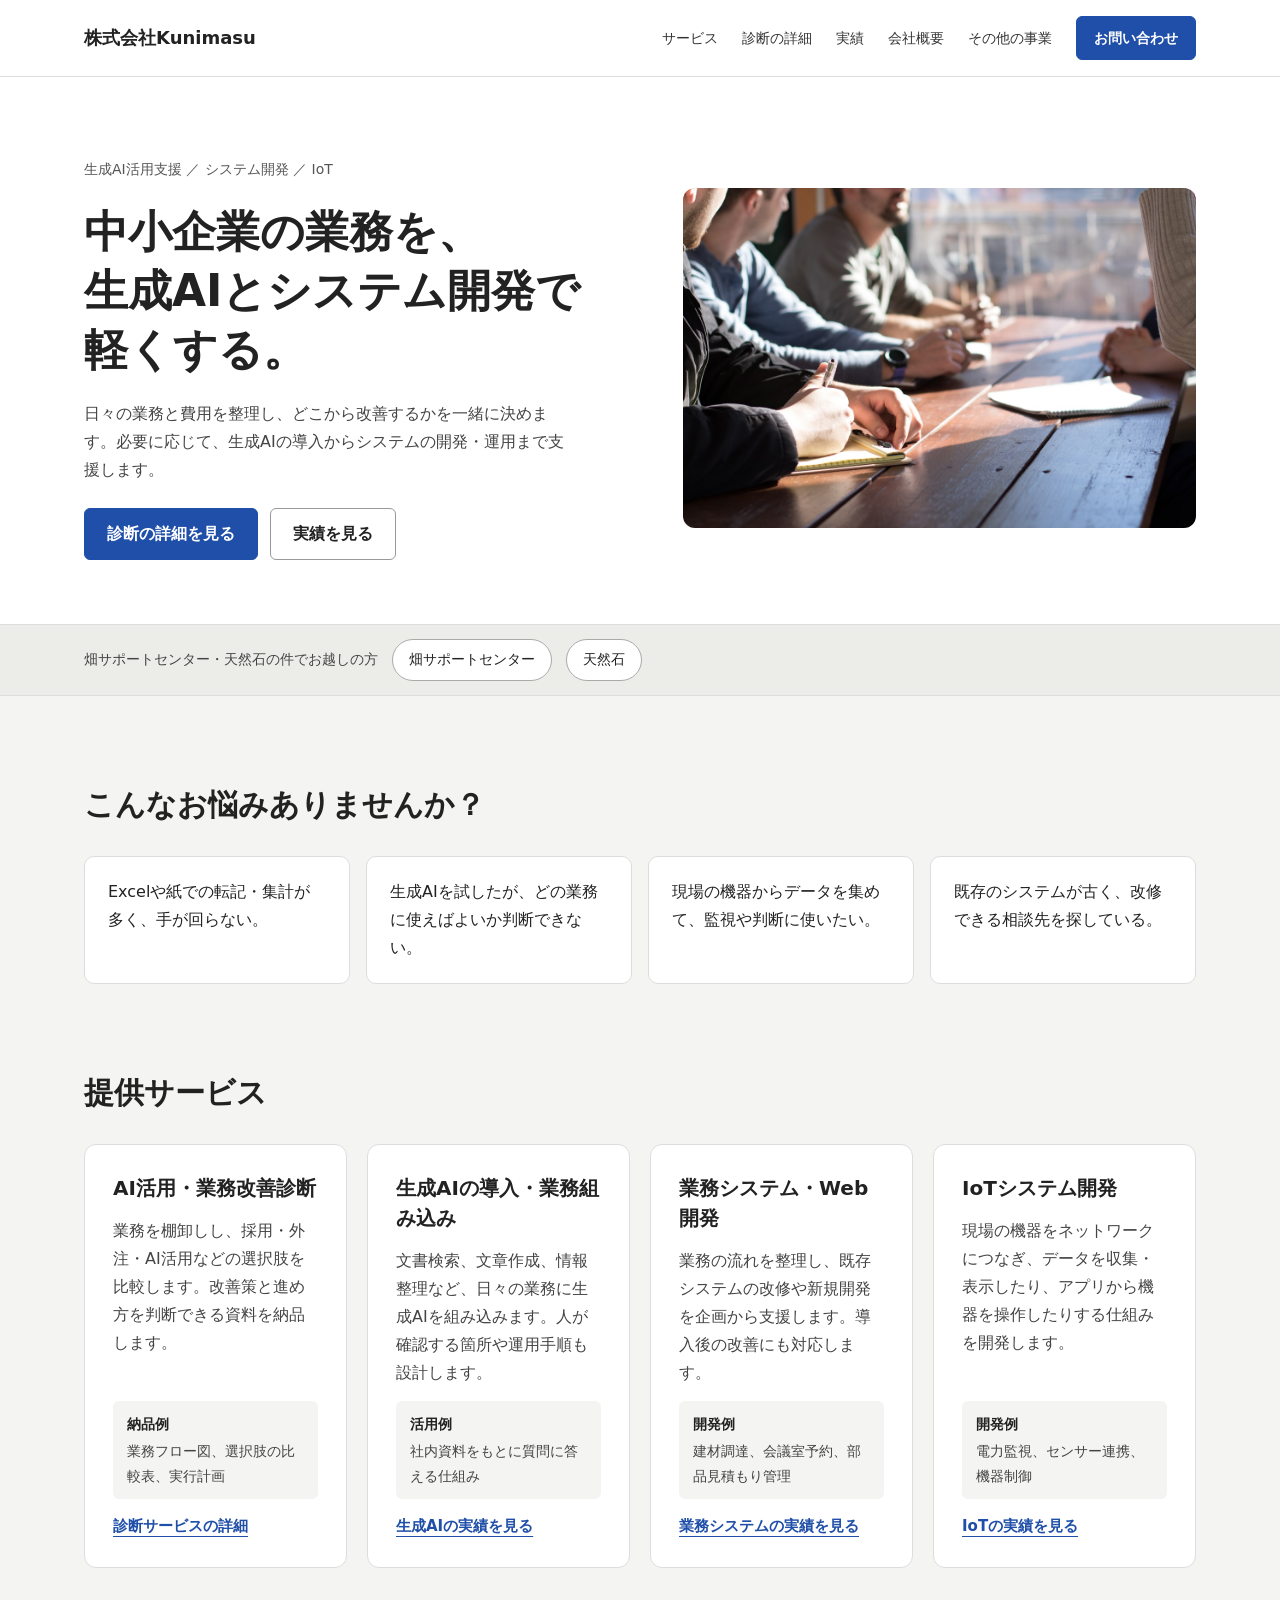
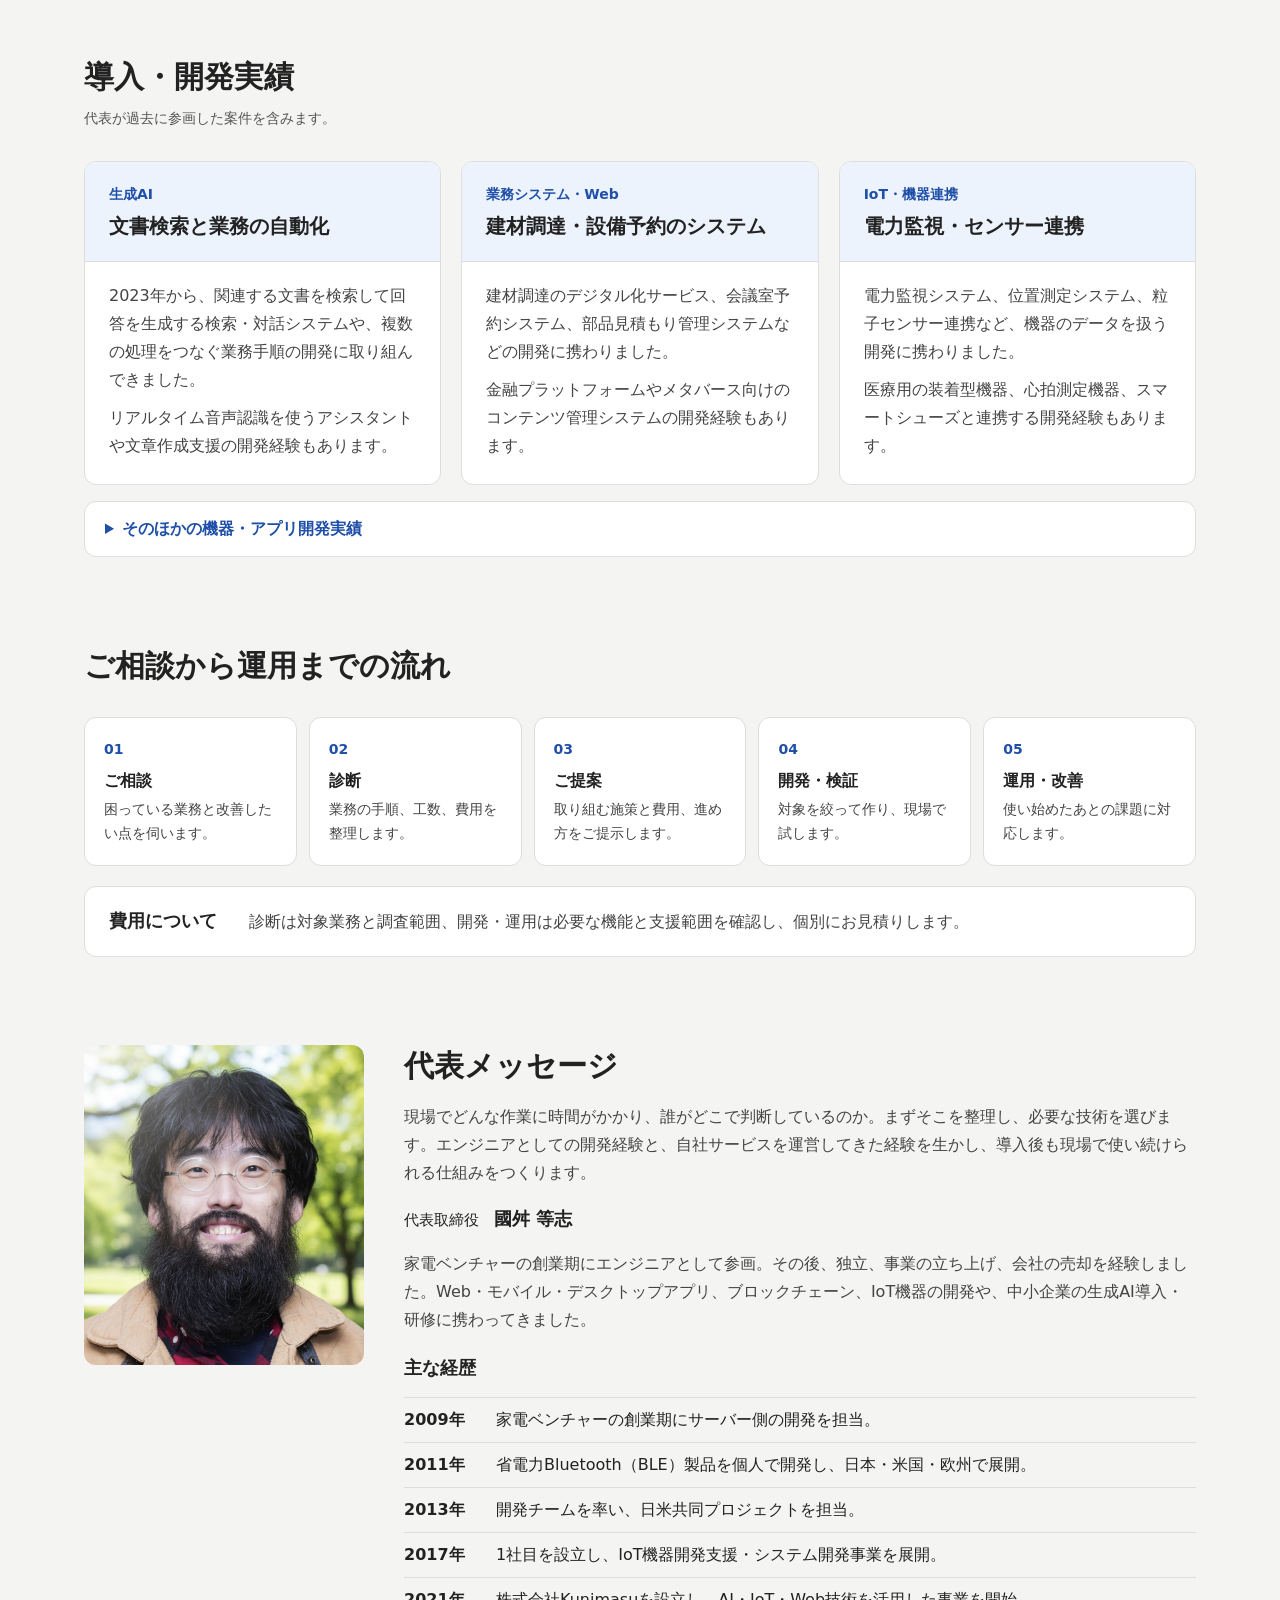
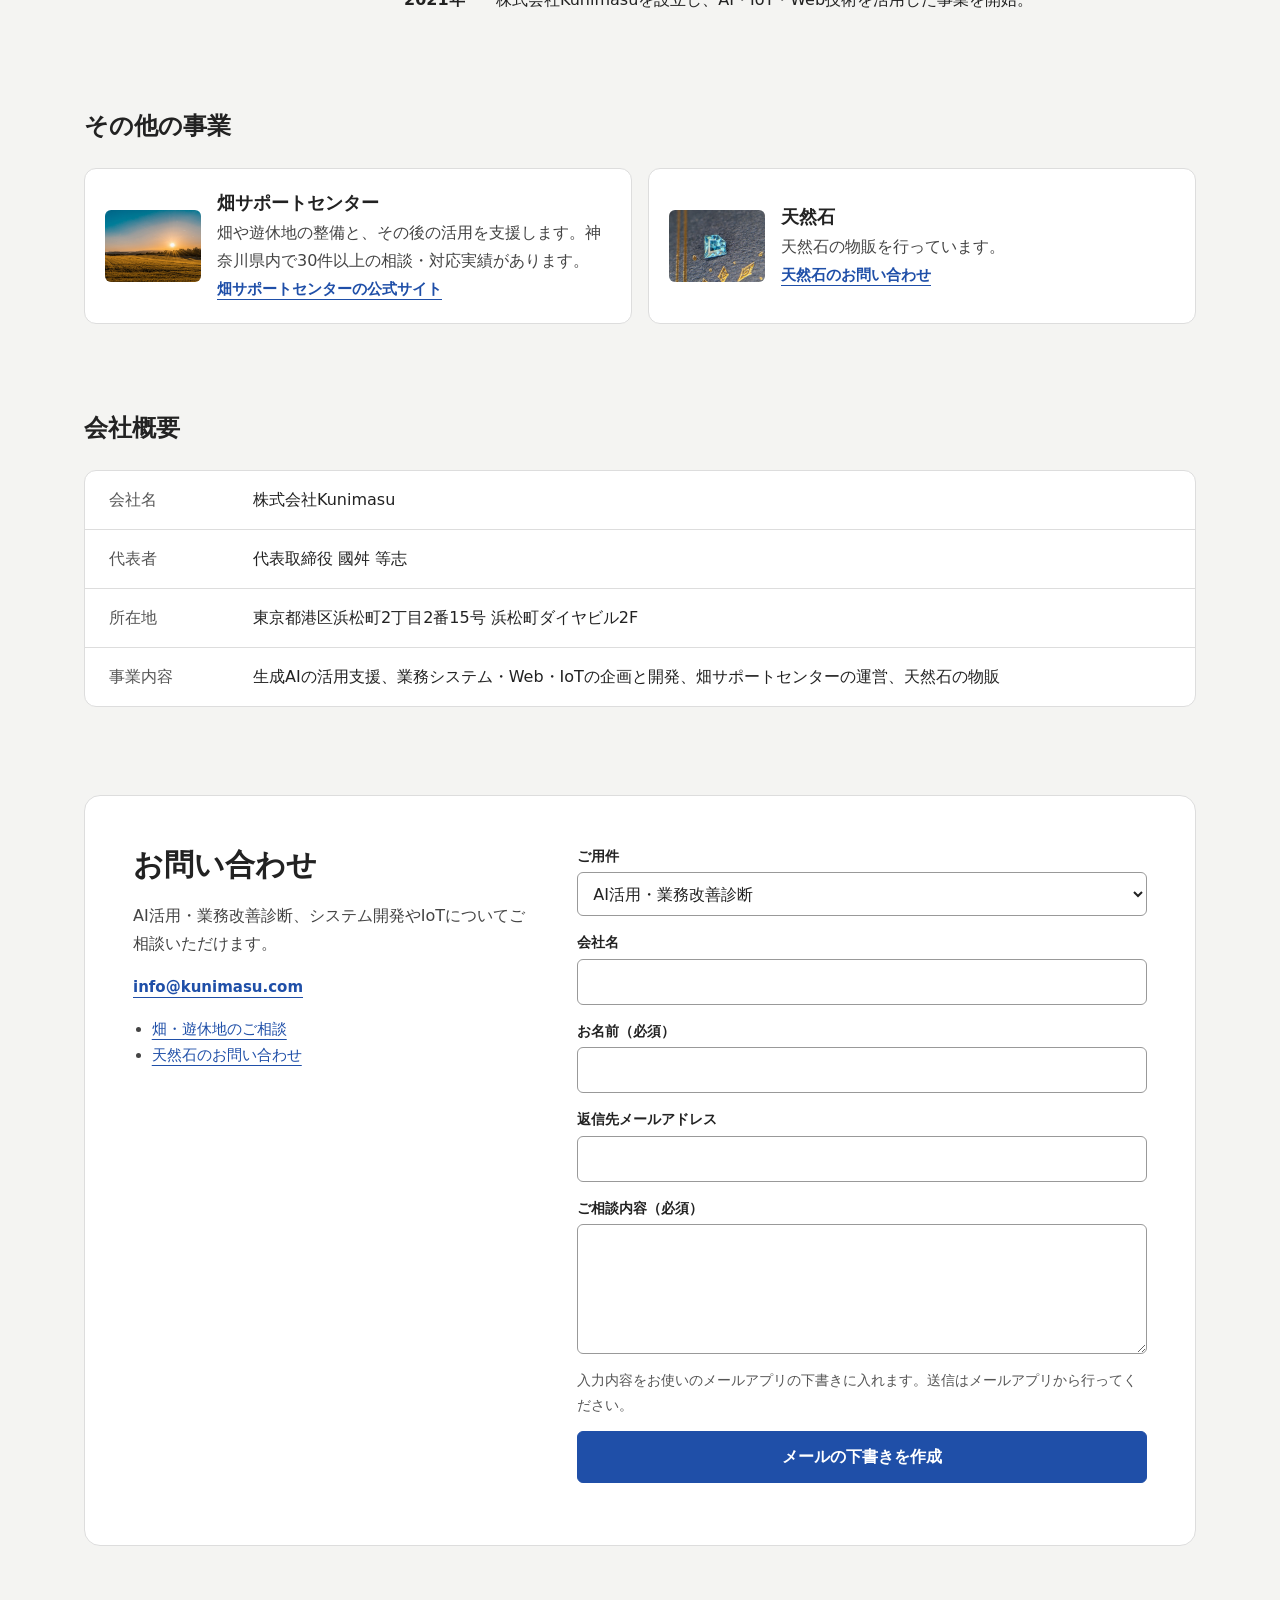
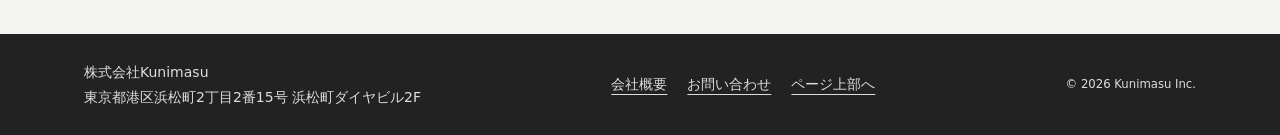
==== commit a4c46825: "List the AI diagnosis first among services" ====
--- a/index.html
+++ b/index.html
@@ -13,7 +13,7 @@
     <link rel="canonical" href="https://kunimasu.com/">
     <link rel="icon" type="image/x-icon" href="favicon.ico">
     <link rel="stylesheet" href="styles.css?v=20261112-1">
-    <link rel="stylesheet" href="home.css?v=20261125-split">
+    <link rel="stylesheet" href="home.css?v=20261125-services">
     <script src="home-contact.js" defer></script>
     <script src="home-menu.js" defer></script>
   </head>
@@ -74,7 +74,13 @@
 
       <section class="home-shell home-section" id="business" aria-labelledby="service">
         <h2 id="service">提供サービス</h2>
-        <div class="home-grid home-grid-three">
+        <div class="home-grid home-service-grid">
+          <article class="home-card home-service">
+            <h3>AI活用・業務改善診断</h3>
+            <p>業務を棚卸しし、採用・外注・AI活用などの選択肢を比較します。改善策と進め方を判断できる資料を納品します。</p>
+            <p class="home-example"><strong>納品例</strong> 業務フロー図、選択肢の比較表、実行計画</p>
+            <a class="home-text-link" href="ai-diagnosis/">診断サービスの詳細</a>
+          </article>
           <article class="home-card home-service">
             <h3>生成AIの導入・業務組み込み</h3>
             <p>文書検索、文章作成、情報整理など、日々の業務に生成AIを組み込みます。人が確認する箇所や運用手順も設計します。</p>
--- a/home.css
+++ b/home.css
@@ -258,6 +258,10 @@
   gap: 16px;
 }
 
+.home-service-grid {
+  grid-template-columns: repeat(4, minmax(0, 1fr));
+}
+
 .home-card,
 .home-concerns li {
   border: 1px solid var(--home-line);
@@ -610,6 +614,12 @@
 
 .home-footer :focus-visible {
   outline-color: var(--home-white);
+}
+
+@media (max-width: 1024px) {
+  .home-service-grid {
+    grid-template-columns: repeat(2, minmax(0, 1fr));
+  }
 }
 
 @media (max-width: 960px) {
@@ -743,6 +753,7 @@
   .home-hero-inner,
   .home-panel,
   .home-grid-three,
+  .home-service-grid,
   .home-profile {
     grid-template-columns: minmax(0, 1fr);
   }
